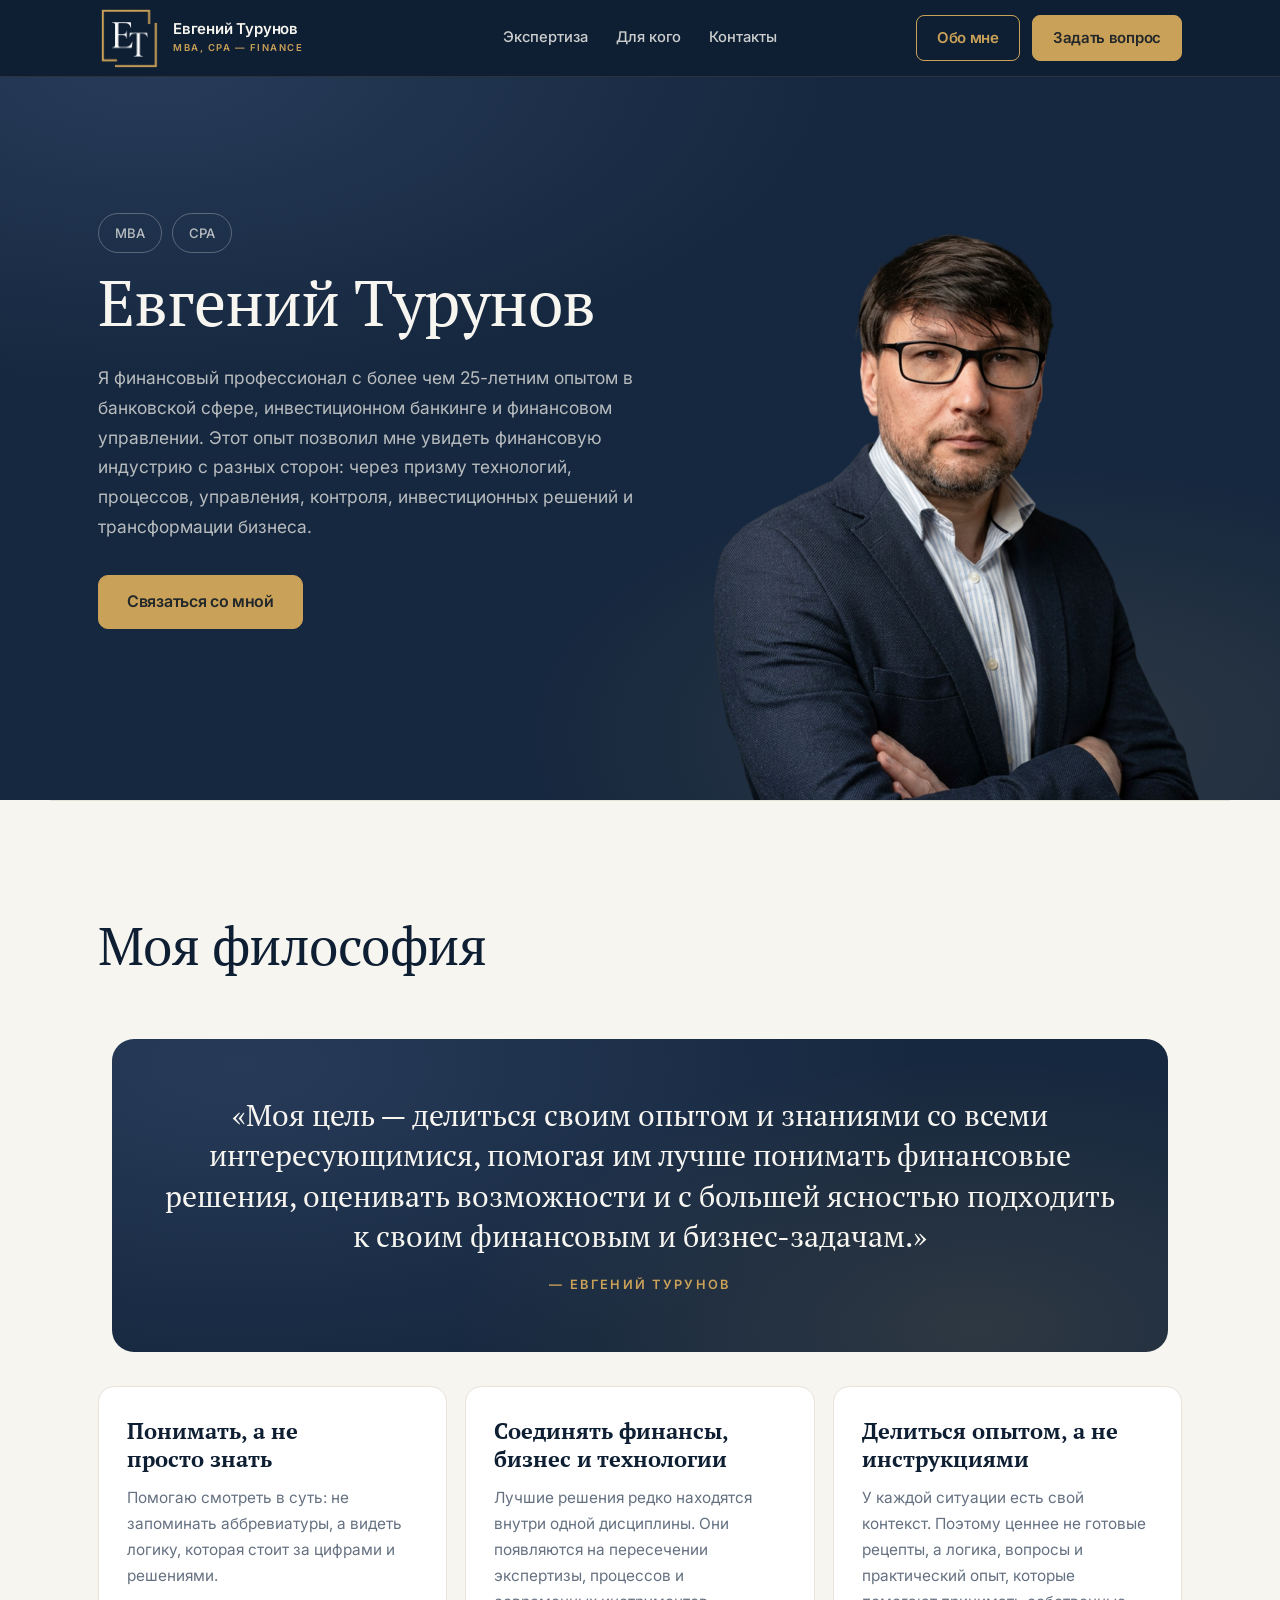
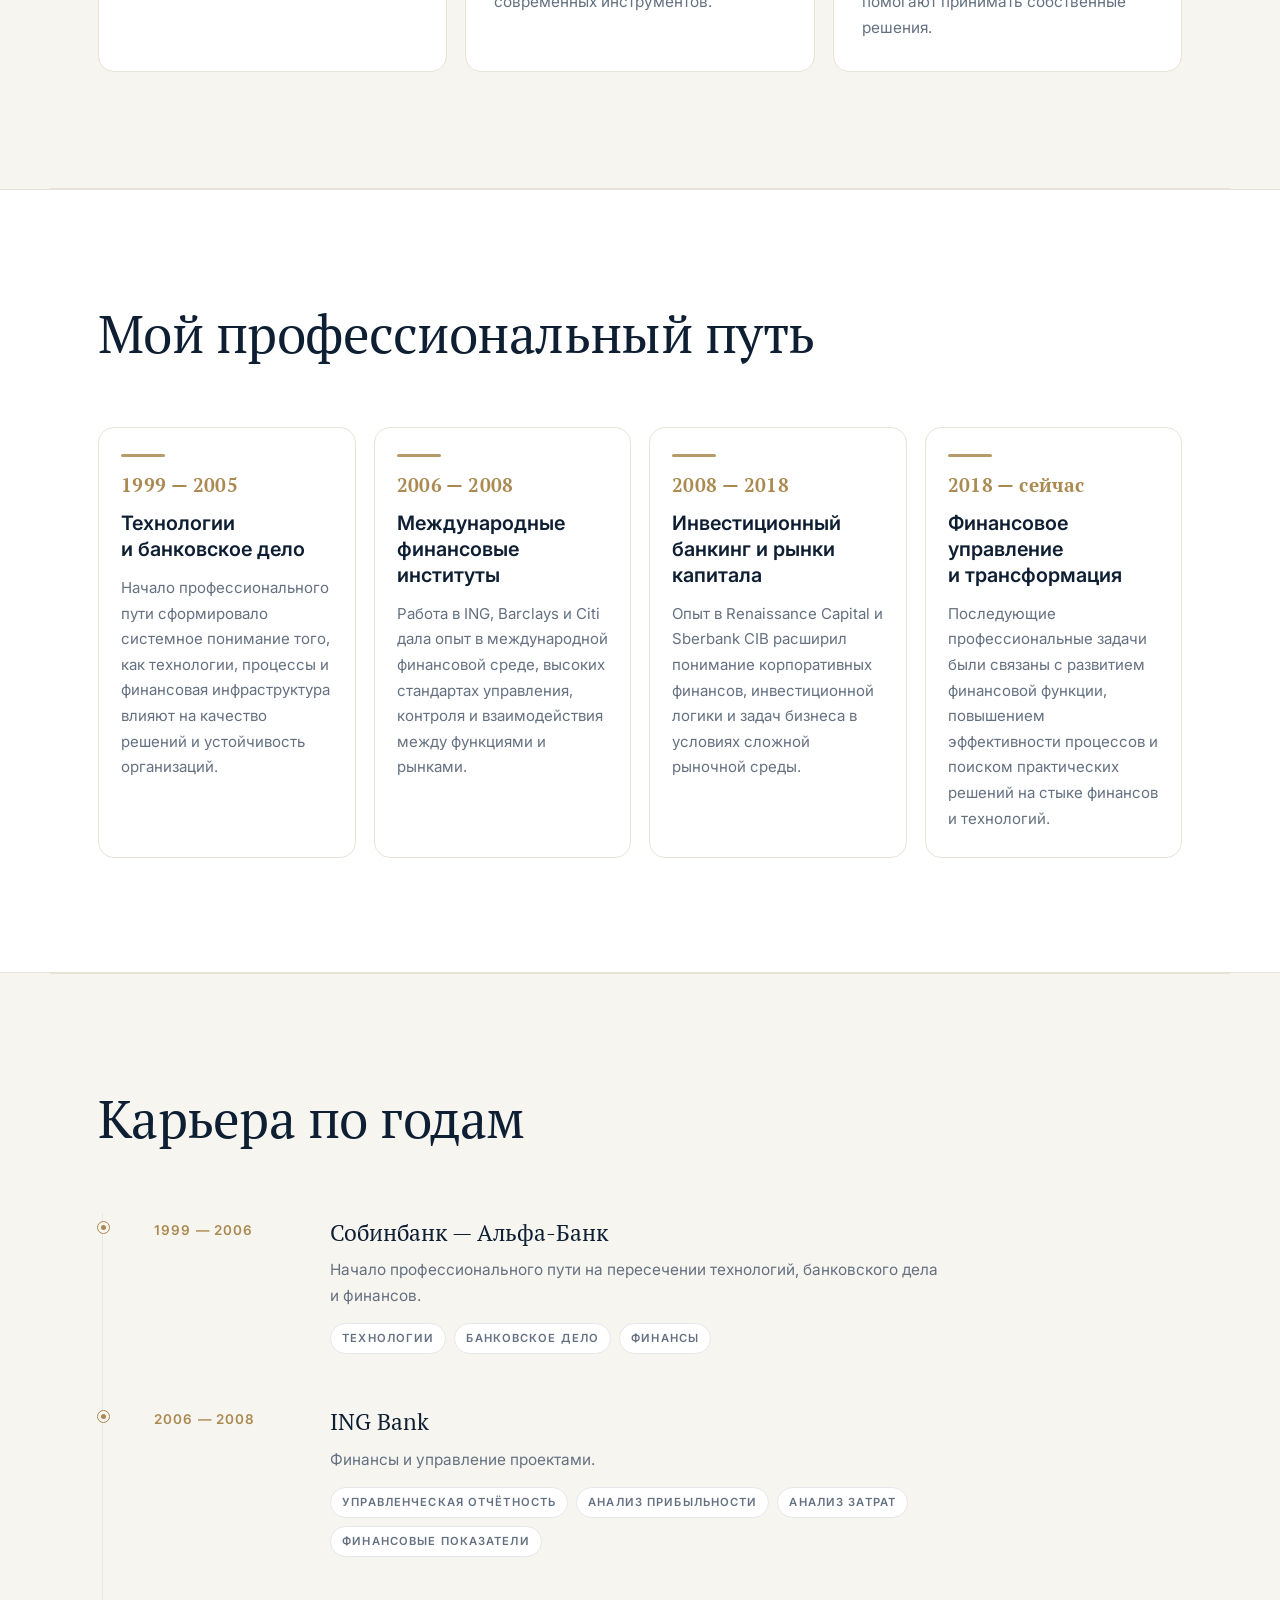
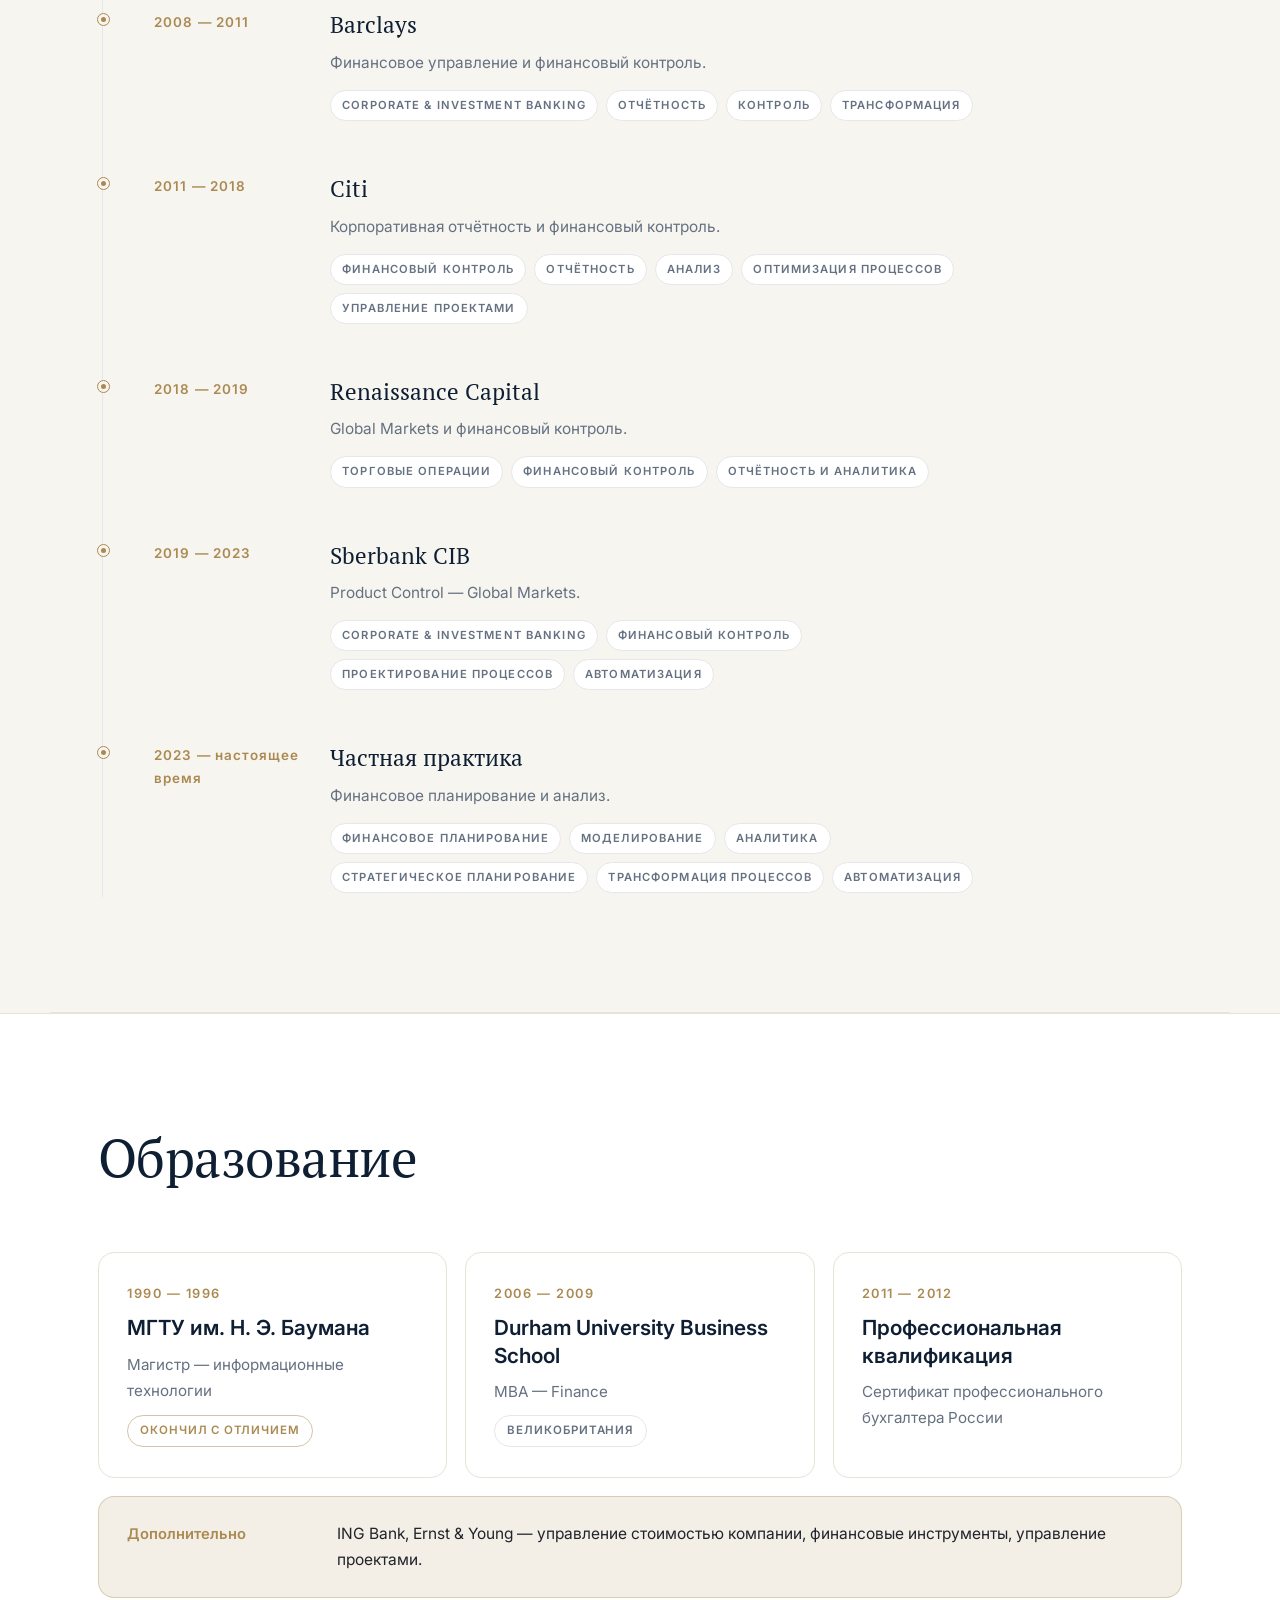
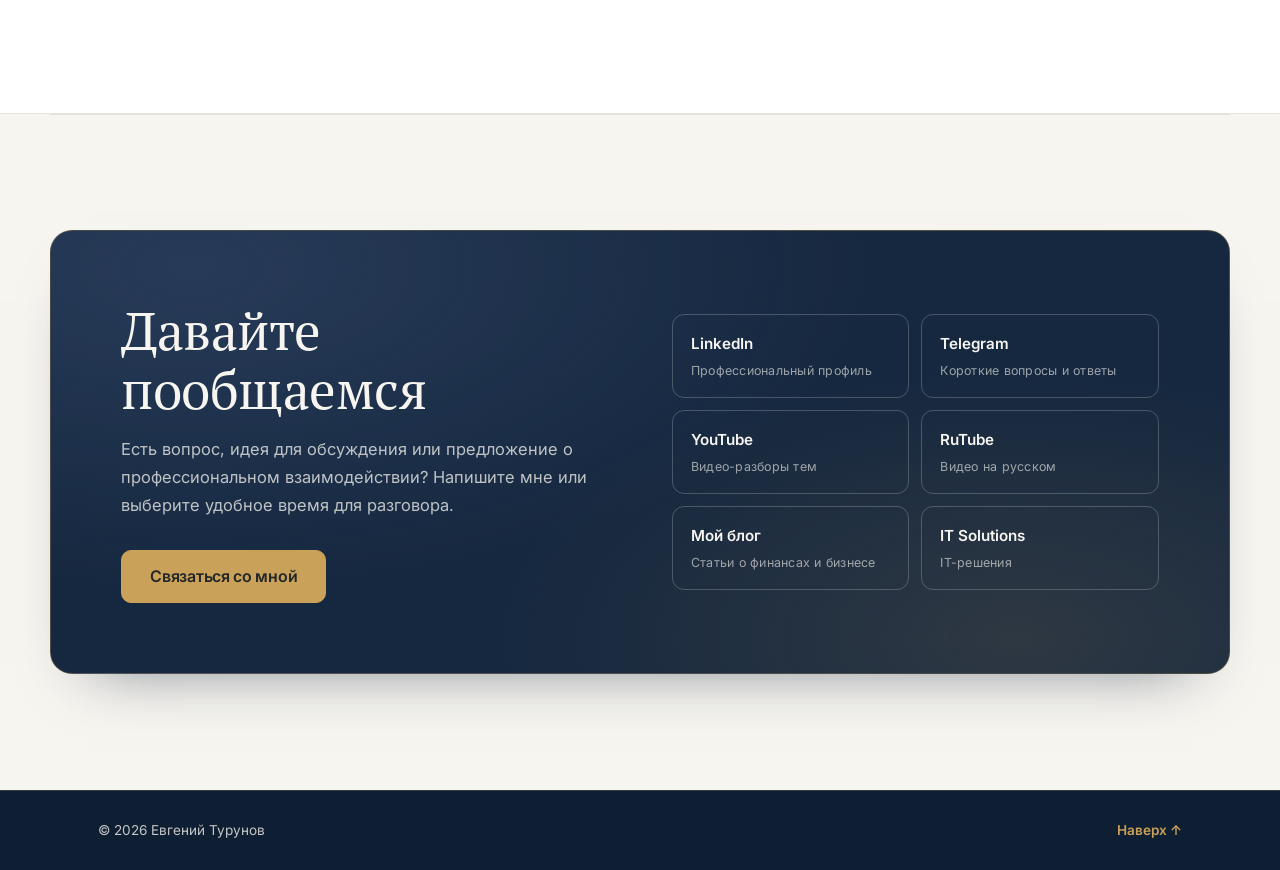
==== about.html @ 915d7f13 "Add files via upload" ====
<!DOCTYPE html>
<html lang="ru">
<head>
  <meta charset="UTF-8">
  <meta name="viewport" content="width=device-width, initial-scale=1.0">
  <title>Обо мне — Евгений Турунов</title>
  <meta name="description" content="Биография, философия, профессиональный путь, карьера и образование Евгения Турунова — финансового профессионала с более чем 25-летним опытом.">
  <script>document.documentElement.className += ' js';</script>
  <link rel="icon" type="image/png" href="assets/logo.png">
  <link rel="preconnect" href="https://fonts.googleapis.com">
  <link rel="preconnect" href="https://fonts.gstatic.com" crossorigin>
  <link href="https://fonts.googleapis.com/css2?family=PT+Serif:wght@400;700&family=Inter:opsz,wght@14..32,100..900&display=swap" rel="stylesheet">
  <link rel="stylesheet" href="css/style.css">
</head>
<body id="top">

  <header class="site-header">
    <div class="container header-inner">
      <a class="header-brand" href="index.html">
        <span class="header-logo"><img src="assets/logo.png" alt="" width="26" height="27"></span>
        <span class="header-brand-text">
          <strong>Евгений Турунов</strong>
          <small>MBA, CPA — FINANCE</small>
        </span>
      </a>
      <nav class="nav header-nav" id="siteNav" aria-label="Основная навигация">
        <a class="nav-link" href="index.html#topics">Экспертиза</a>
        <a class="nav-link" href="index.html#audience">Для кого</a>
        <a class="nav-link" href="#contacts">Контакты</a>
        <div class="header-cta-m">
          <a class="btn-nav btn-sec" href="about.html" aria-current="page">Обо мне</a>
          <a class="btn-nav btn-pri" href="#contacts">Задать вопрос</a>
        </div>
      </nav>
      <div class="header-cta">
        <a class="btn-nav btn-sec" href="about.html" aria-current="page">Обо мне</a>
        <a class="btn-nav btn-pri" href="#contacts">Задать вопрос</a>
      </div>
      <button class="burger" type="button" aria-label="Открыть меню" aria-expanded="false" aria-controls="siteNav">
        <span></span><span></span>
      </button>
    </div>
  </header>

  <main>

    <section class="hero hero-cover" id="hero">
      <div class="container hero-inner">
        <div class="hero-copy">
          <ul class="chips" data-reveal="fade-up">
            <li class="chip">MBA</li>
            <li class="chip">CPA</li>
          </ul>
          <h1 class="hero-title" data-reveal="fade-up" data-delay="1">Евгений Турунов</h1>
          <p class="lead" data-reveal="fade-up" data-delay="2">Я финансовый профессионал с более чем 25-летним опытом в банковской сфере, инвестиционном банкинге и финансовом управлении. Этот опыт позволил мне увидеть финансовую индустрию с разных сторон: через призму технологий, процессов, управления, контроля, инвестиционных решений и трансформации бизнеса.</p>
          <div class="hero-actions" data-reveal="fade-up" data-delay="3">
            <a class="btn-nav btn-pri" href="#contacts">Связаться со мной</a>
          </div>
        </div>
        <img class="hero-cutout" src="assets/hero-cut.png" alt="Евгений Турунов — портрет" width="900" height="1050" data-reveal="soft" data-delay="1">
      </div>
    </section>

    <div class="hairline container" aria-hidden="true"></div>

    <section class="section" id="philosophy">
      <div class="container">
        <header class="section-head">
          <h2 data-reveal="fade-up">Моя философия</h2>
        </header>
        <blockquote class="philosophy-quote" data-reveal="fade-up" data-delay="1">
          <p>«Моя цель — делиться своим опытом и знаниями со всеми интересующимися, помогая им лучше понимать финансовые решения, оценивать возможности и с&nbsp;большей ясностью подходить к&nbsp;своим финансовым и&nbsp;бизнес-задачам.»</p>
          <cite>— Евгений Турунов</cite>
        </blockquote>
        <div class="card-grid card-grid-3">
          <article class="card" data-reveal="fade-up" data-delay="1">
            <h3>Понимать, а&nbsp;не просто&nbsp;знать</h3>
            <p>Помогаю смотреть в суть: не запоминать аббревиатуры, а видеть логику, которая стоит за цифрами и решениями.</p>
          </article>
          <article class="card" data-reveal="fade-up" data-delay="2">
            <h3>Соединять финансы, бизнес и&nbsp;технологии</h3>
            <p>Лучшие решения редко находятся внутри одной дисциплины. Они появляются на пересечении экспертизы, процессов и современных инструментов.</p>
          </article>
          <article class="card" data-reveal="fade-up" data-delay="3">
            <h3>Делиться опытом, а&nbsp;не инструкциями</h3>
            <p>У каждой ситуации есть свой контекст. Поэтому ценнее не готовые рецепты, а логика, вопросы и практический опыт, которые помогают принимать собственные решения.</p>
          </article>
        </div>
      </div>
    </section>

    <div class="hairline container" aria-hidden="true"></div>

    <section class="section section-alt" id="path">
      <div class="container">
        <header class="section-head">
          <h2 data-reveal="fade-up">Мой профессиональный путь</h2>
        </header>
        <div class="path-grid">
          <article class="card path-card" data-reveal="fade-up" data-delay="1">
            <span class="path-years">1999&nbsp;—&nbsp;2005</span>
            <h3>Технологии и&nbsp;банковское дело</h3>
            <p>Начало профессионального пути сформировало системное понимание того, как технологии, процессы и финансовая инфраструктура влияют на качество решений и устойчивость организаций.</p>
          </article>
          <article class="card path-card" data-reveal="fade-up" data-delay="2">
            <span class="path-years">2006&nbsp;—&nbsp;2008</span>
            <h3>Международные финансовые институты</h3>
            <p>Работа в ING, Barclays и Citi дала опыт в международной финансовой среде, высоких стандартах управления, контроля и взаимодействия между функциями и рынками.</p>
          </article>
          <article class="card path-card" data-reveal="fade-up" data-delay="3">
            <span class="path-years">2008&nbsp;—&nbsp;2018</span>
            <h3>Инвестиционный банкинг и&nbsp;рынки капитала</h3>
            <p>Опыт в Renaissance Capital и Sberbank CIB расширил понимание корпоративных финансов, инвестиционной логики и задач бизнеса в условиях сложной рыночной среды.</p>
          </article>
          <article class="card path-card" data-reveal="fade-up" data-delay="4">
            <span class="path-years">2018&nbsp;—&nbsp;сейчас</span>
            <h3>Финансовое управление и&nbsp;трансформация</h3>
            <p>Последующие профессиональные задачи были связаны с развитием финансовой функции, повышением эффективности процессов и поиском практических решений на стыке финансов и технологий.</p>
          </article>
        </div>
      </div>
    </section>

    <div class="hairline container" aria-hidden="true"></div>

    <section class="section" id="career">
      <div class="container">
        <header class="section-head">
          <h2 data-reveal="fade-up">Карьера по годам</h2>
        </header>
        <ol class="career-list">
          <li class="career-item" data-reveal="fade-up" data-delay="1">
            <span class="career-node" aria-hidden="true"><i></i></span>
            <span class="career-years">1999&nbsp;—&nbsp;2006</span>
            <div class="career-body">
              <h3>Собинбанк&nbsp;— Альфа-Банк</h3>
              <p>Начало профессионального пути на пересечении технологий, банковского дела и финансов.</p>
              <ul class="career-tags"><li>Технологии</li><li>Банковское дело</li><li>Финансы</li></ul>
            </div>
          </li>
          <li class="career-item" data-reveal="fade-up" data-delay="2">
            <span class="career-node" aria-hidden="true"><i></i></span>
            <span class="career-years">2006&nbsp;—&nbsp;2008</span>
            <div class="career-body">
              <h3>ING Bank</h3>
              <p>Финансы и управление проектами.</p>
              <ul class="career-tags"><li>Управленческая отчётность</li><li>Анализ прибыльности</li><li>Анализ затрат</li><li>Финансовые показатели</li></ul>
            </div>
          </li>
          <li class="career-item" data-reveal="fade-up" data-delay="2">
            <span class="career-node" aria-hidden="true"><i></i></span>
            <span class="career-years">2008&nbsp;—&nbsp;2011</span>
            <div class="career-body">
              <h3>Barclays</h3>
              <p>Финансовое управление и финансовый контроль.</p>
              <ul class="career-tags"><li>Corporate &amp; Investment Banking</li><li>Отчётность</li><li>Контроль</li><li>Трансформация</li></ul>
            </div>
          </li>
          <li class="career-item" data-reveal="fade-up" data-delay="3">
            <span class="career-node" aria-hidden="true"><i></i></span>
            <span class="career-years">2011&nbsp;—&nbsp;2018</span>
            <div class="career-body">
              <h3>Citi</h3>
              <p>Корпоративная отчётность и финансовый контроль.</p>
              <ul class="career-tags"><li>Финансовый контроль</li><li>Отчётность</li><li>Анализ</li><li>Оптимизация процессов</li><li>Управление проектами</li></ul>
            </div>
          </li>
          <li class="career-item" data-reveal="fade-up" data-delay="3">
            <span class="career-node" aria-hidden="true"><i></i></span>
            <span class="career-years">2018&nbsp;—&nbsp;2019</span>
            <div class="career-body">
              <h3>Renaissance Capital</h3>
              <p>Global Markets и финансовый контроль.</p>
              <ul class="career-tags"><li>Торговые операции</li><li>Финансовый контроль</li><li>Отчётность и аналитика</li></ul>
            </div>
          </li>
          <li class="career-item" data-reveal="fade-up" data-delay="4">
            <span class="career-node" aria-hidden="true"><i></i></span>
            <span class="career-years">2019&nbsp;—&nbsp;2023</span>
            <div class="career-body">
              <h3>Sberbank CIB</h3>
              <p>Product Control — Global Markets.</p>
              <ul class="career-tags"><li>Corporate &amp; Investment Banking</li><li>Финансовый контроль</li><li>Проектирование процессов</li><li>Автоматизация</li></ul>
            </div>
          </li>
          <li class="career-item" data-reveal="fade-up" data-delay="4">
            <span class="career-node" aria-hidden="true"><i></i></span>
            <span class="career-years">2023&nbsp;—&nbsp;настоящее время</span>
            <div class="career-body">
              <h3>Частная практика</h3>
              <p>Финансовое планирование и анализ.</p>
              <ul class="career-tags"><li>Финансовое планирование</li><li>Моделирование</li><li>Аналитика</li><li>Стратегическое планирование</li><li>Трансформация процессов</li><li>Автоматизация</li></ul>
            </div>
          </li>
        </ol>
      </div>
    </section>

    <div class="hairline container" aria-hidden="true"></div>

    <section class="section section-alt" id="education">
      <div class="container">
        <header class="section-head">
          <h2 data-reveal="fade-up">Образование</h2>
        </header>
        <div class="edu-grid">
          <article class="edu-card" data-reveal="fade-up" data-delay="1">
            <span class="edu-years">1990&nbsp;—&nbsp;1996</span>
            <h3>МГТУ им. Н.&nbsp;Э.&nbsp;Баумана</h3>
            <p class="edu-desc">Магистр — информационные технологии</p>
            <span class="edu-badge">Окончил с отличием</span>
          </article>
          <article class="edu-card" data-reveal="fade-up" data-delay="2">
            <span class="edu-years">2006&nbsp;—&nbsp;2009</span>
            <h3>Durham University Business School</h3>
            <p class="edu-desc">MBA — Finance</p>
            <span class="edu-badge edu-plain">Великобритания</span>
          </article>
          <article class="edu-card" data-reveal="fade-up" data-delay="3">
            <span class="edu-years">2011&nbsp;—&nbsp;2012</span>
            <h3>Профессиональная квалификация</h3>
            <p class="edu-desc">Сертификат профессионального бухгалтера России</p>
          </article>
        </div>
        <aside class="edu-extra" data-reveal="fade-up" data-delay="1">
          <span class="edu-extra-label">Дополнительно</span>
          <p>ING Bank, Ernst&nbsp;&amp;&nbsp;Young — управление стоимостью компании, финансовые инструменты, управление проектами.</p>
        </aside>
      </div>
    </section>

    <div class="hairline container" aria-hidden="true"></div>

    <section class="section contact" id="contacts">
      <div class="container contact-shell">
        <div class="contact-copy">
          <h2 data-reveal="fade-up">Давайте пообщаемся</h2>
          <p data-reveal="fade-up" data-delay="1">Есть вопрос, идея для обсуждения или предложение о профессиональном взаимодействии? Напишите мне или выберите удобное время для разговора.</p>
          <div data-reveal="fade-up" data-delay="2">
            <a class="btn-nav btn-pri" href="mailto:hello@example.com">Связаться со мной</a>
          </div>
        </div>
        <ul class="channels" data-reveal="fade-up" data-delay="2">
          <li class="channel-chip"><a href="#" aria-label="LinkedIn"><span>LinkedIn</span><small>Профессиональный профиль</small></a></li>
          <li class="channel-chip"><a href="#" aria-label="Telegram"><span>Telegram</span><small>Короткие вопросы и ответы</small></a></li>
          <li class="channel-chip"><a href="#" aria-label="YouTube"><span>YouTube</span><small>Видео-разборы тем</small></a></li>
          <li class="channel-chip"><a href="#" aria-label="Rutube"><span>RuTube</span><small>Видео на русском</small></a></li>
          <li class="channel-chip"><a href="#" aria-label="Блог"><span>Мой блог</span><small>Статьи о финансах и бизнесе</small></a></li>
          <li class="channel-chip"><a href="#" aria-label="IT Solutions"><span>IT Solutions</span><small>IT-решения</small></a></li>
        </ul>
      </div>
    </section>

  </main>

  <footer class="site-footer">
    <div class="container footer-meta">
      <span>©&nbsp;<span id="year">2026</span>&nbsp;Евгений Турунов</span>
      <button class="to-top" type="button" data-to-top>Наверх&nbsp;↑</button>
    </div>
  </footer>

  <script src="js/main.js" defer></script>
</body>
</html>
---- css/style.css ----
/* ============================================================
   Евгений Турунов — Institutional Premium
   Palette: #0F1F33 · #F7F5F0 · #20242A · #AB8A52 · #657181 · #E5E7EA
    Type: PT Serif (headings) · Inter (body)
   ============================================================ */

:root {
  --navy: #0F1F33;
  --navy-2: #14273D;
  --paper: #F7F5F0;
  --paper-soft: #FCFBF8;
  --ink: #20242A;
  --slate: #657181;
  --gold: #AB8A52;
  --gold-soft: rgba(171, 138, 82, 0.14);
  --gold-2: #957847;
  --gold-b: #CAA158;
  --gold-b-hover: #B38F45;
  --line: #E5E7EA;
  --line-warm: #E7E3D8;
  --white: #FFFFFF;
  --on-dark: #F7F5F0;
  --font-display: "PT Serif", Georgia, "Times New Roman", serif;
  --font-body: "Inter", "Segoe UI", system-ui, -apple-system, sans-serif;
  --shadow-card: 0 18px 40px -28px rgba(15, 31, 51, 0.25);
  --ease-out: cubic-bezier(0.25, 0.46, 0.45, 0.94);
  --ease-out-quart: cubic-bezier(0.165, 0.84, 0.44, 1);
  --header-h: 76px;
}

* { margin: 0; padding: 0; box-sizing: border-box; }

html {
  scroll-behavior: smooth;
  -webkit-text-size-adjust: 100%;
}

body {
  font-family: var(--font-body);
  font-size: 16.5px;
  line-height: 1.7;
  color: var(--ink);
  background: var(--paper);
  -webkit-font-smoothing: antialiased;
  text-rendering: optimizeLegibility;
}

::selection { background: var(--gold); color: var(--white); }

img { display: block; max-width: 100%; height: auto; }
figure { margin: 0; }
h1, h2, h3, h4 { font-family: var(--font-display); font-weight: 500; color: var(--navy); margin: 0; }
p, ul, ol, blockquote { margin: 0; }
ul, ol { padding: 0; list-style: none; }
a { color: inherit; text-decoration: none; transition: color 0.45s var(--ease-out), background-color 0.45s var(--ease-out), border-color 0.45s var(--ease-out), opacity 0.45s var(--ease-out); }
button { font: inherit; border: 0; background: none; cursor: pointer; padding: 0; }

:focus-visible { outline: 2px solid var(--gold); outline-offset: 3px; border-radius: 2px; }

.container { width: 100%; max-width: 1180px; margin-inline: auto; padding-inline: clamp(20px, 4.5vw, 48px); }

/* ---------- Anchor offsets ---------------------------------- */
:where(section[id]) { scroll-margin-top: calc(var(--header-h) + 16px); }

/* ---------- Header ------------------------------------------- */
.site-header {
  position: fixed;
  inset: 0 0 auto 0;
  z-index: 60;
  background: var(--navy);
  border-bottom: 1px solid rgba(171, 138, 82, 0.18);
}

.header-inner {
  min-height: var(--header-h);
  margin-top: 0 !important;
  width: 100%;
  display: grid;
  grid-template-columns: 1fr auto 1fr;
  align-items: center;
  gap: clamp(18px, 3vw, 32px);
}

.header-brand {
  display: inline-flex;
  align-items: center;
  gap: 13px;
  justify-self: start;
  min-width: 0;
}
.header-logo {
  width: 62px;
  height: 62px;
  display: grid;
  place-items: center;
  flex: 0 0 auto;
}
.header-logo img { width: 62px; height: 62px; object-fit: contain; display: block; }
.header-brand-text { display: grid; gap: 2px; }
.header-brand-text strong {
  font-family: var(--font-body);
  font-size: 15px;
  font-weight: 600;
  line-height: 1.25;
  letter-spacing: -0.2px;
  color: var(--paper);
  white-space: nowrap;
}
.header-brand-text small {
  font-family: var(--font-body);
  font-size: 9.5px;
  font-weight: 600;
  letter-spacing: 0.16em;
  text-transform: uppercase;
  color: var(--gold-b);
  white-space: nowrap;
}

.header-nav { justify-self: center; }
.header-cta { justify-self: end; display: flex; align-items: center; gap: 12px; }
.header-cta-m { display: none; }

.nav { display: flex; align-items: center; gap: clamp(14px, 2.4vw, 28px); }

.nav-link {
  position: relative;
  font-size: 0.92rem;
  font-weight: 500;
  color: rgba(247, 245, 240, 0.82);
  padding: 6px 0;
  white-space: nowrap;
}
.nav-link::after {
  content: "";
  position: absolute;
  left: 0; right: 0; bottom: 0;
  height: 1px;
  background: var(--gold);
  transform: scaleX(0);
  transform-origin: left;
  transition: transform 0.4s var(--ease-out);
}
.nav-link:hover { color: var(--paper); }
.nav-link:hover::after, .nav-link.is-current::after { transform: scaleX(1); }
.nav-link.is-current { color: var(--paper); }

/* ---------- Buttons (Primary / Secondary) --------------------- */
.btn-nav {
  display: inline-flex;
  align-items: center;
  justify-content: center;
  padding: 12px 20px;
  border-radius: 8px;
  border: 1px solid var(--gold-b);
  font-family: var(--font-body);
  font-size: 15px;
  font-weight: 600;
  line-height: 1.35;
  letter-spacing: -0.3px;
  white-space: nowrap;
}
.hero .btn-nav, .section .btn-nav { padding: 15px 28px; font-size: 16px; border-radius: 10px; }
.btn-sec { color: #061E35; border-color: #061E35; background: transparent; }
.btn-sec:hover { background: rgba(6, 30, 53, 0.08); }
.site-header .btn-sec { color: var(--gold-b); border-color: var(--gold-b); }
.site-header .btn-sec:hover { background: rgba(202, 161, 88, 0.12); border-color: var(--gold-b); }
.hero-cover .btn-sec { color: var(--gold-b); border-color: var(--gold-b); }
.hero-cover .btn-sec:hover { background: rgba(202, 161, 88, 0.12); border-color: var(--gold-b); }
.btn-pri { color: #22272A; background: var(--gold-b); }
.btn-pri:hover { background: var(--gold-b-hover); border-color: var(--gold-b-hover); }

/* ---------- Hero --------------------------------------------- */
.hero { padding: calc(var(--header-h) + clamp(48px, 8vw, 96px)) 0 clamp(56px, 8vw, 110px); }

.hero-cover {
  position: relative;
  min-height: min(100vh, 800px);
  display: grid;
  align-content: center;
  overflow: hidden;
  color: var(--on-dark);
  background:
    radial-gradient(1100px 520px at 12% 8%, rgba(84, 108, 156, .28), transparent 62%),
    radial-gradient(900px 460px at 82% 92%, rgba(171, 138, 82, .16), transparent 58%),
    linear-gradient(168deg, #16283F 0%, #16283F 52%, #16283F 100%);
}

.hero-inner {
  position: relative;
  display: grid;
  grid-template-columns: 1.05fr 0.95fr;
  gap: clamp(36px, 5vw, 72px);
  align-items: center;
}

/* The man is a transparent-background cut-out lying behind the text,
   anchored to the centered container; his lower half sinks past the
   section edge and is clipped by the cover's overflow: hidden. */
.hero-copy { position: relative; z-index: 1; }
.hero-cutout {
  position: absolute;
  z-index: 0;
  right: clamp(-48px, 0.5vw, 30px);
  bottom: calc(-1 * clamp(120px, 14vw, 220px));
  width: clamp(440px, 42vw, 670px);
  height: auto;
  pointer-events: none;
}

.hero-cover .eyebrow { color: var(--gold-b); }
.hero-cover .hero-title { color: var(--paper); font-size: clamp(2.4rem, 5.5vw, 4rem); }
.hero-cover .lead { color: rgba(247, 245, 240, 0.72); }
.hero-cover .chip {
  border-color: rgba(247, 245, 240, 0.28);
  background: transparent;
  color: rgba(247, 245, 240, 0.72);
}
.hero-cover .chips { margin: 2px 0 clamp(10px, 1.6vw, 15px); }

/* Cover portrait: nothing to frame — the cut-out layer sits header-free. */

.eyebrow {
  font-family: var(--font-body);
  font-size: 0.78rem;
  font-weight: 600;
  letter-spacing: 0.22em;
  text-transform: uppercase;
  color: var(--gold);
  margin: 0 0 22px;
}

.hero-title {
  font-size: clamp(2.6rem, 6.2vw, 4.6rem);
  line-height: 1.08;
  letter-spacing: -0.015em;
  max-width: 15em;
  margin-bottom: 26px;
}

.lead { font-size: 1.09rem; color: var(--slate); max-width: 40em; margin-bottom: 34px; }

.hero-actions { display: flex; flex-wrap: wrap; gap: 14px; margin-bottom: 30px; }

.chips { display: flex; flex-wrap: wrap; gap: 10px; margin-top: 12px; }
.chip {
  font-size: 0.82rem;
  font-weight: 500;
  color: var(--slate);
  padding: 8px 16px;
  border: 1px solid var(--line);
  border-radius: 999px;
  background: var(--white);
}

/* ---------- Section scaffolding ------------------------------ */
.section { padding-block: clamp(64px, 9vw, 118px); }
.section-alt { background: var(--white); box-shadow: inset 0 1px 0 var(--line-warm), inset 0 -1px 0 var(--line-warm); }

.hairline { height: 1px; background: var(--line-warm); }

.section-head { max-width: 58em; margin-bottom: clamp(40px, 5.5vw, 64px); }

.section h2 {
  font-size: clamp(2rem, 4.4vw, 3.3rem);
  line-height: 1.12;
  letter-spacing: -0.01em;
  margin-bottom: 20px;
}
.section-intro { color: var(--slate); font-size: 1.04rem; max-width: 42em; }

/* ---------- Cards -------------------------------------------- */
.card-grid { display: grid; gap: 18px; }
.card-grid-3 { grid-template-columns: repeat(3, 1fr); }
.card-grid-2 { grid-template-columns: repeat(2, 1fr); }

.card {
  position: relative;
  background: var(--white);
  border: 1px solid var(--line-warm);
  border-radius: 16px;
  padding: 30px 28px;
  display: flex;
  flex-direction: column;
  gap: 12px;
}
.card h3 { font-family: var(--font-body); font-weight: 600; font-size: 1.35rem; line-height: 1.3; }
.card p { color: var(--slate); font-size: 0.96rem; }
.card-num {
  font-family: var(--font-display);
  font-size: 1.05rem;
  font-weight: 500;
  color: var(--gold);
}
.card-row h3 { font-family: var(--font-body); font-weight: 600; font-size: 1.45rem; }
.card-row p { margin-top: 2px; }

/* ---------- Experience / photo slot ---------------------------- */
.experience-grid {
  display: grid;
  grid-template-columns: 1.08fr 0.92fr;
  gap: clamp(32px, 5vw, 72px);
  align-items: center;
}
.experience-copy h2 { margin-bottom: 20px; }
.experience-copy .btn-nav { margin-top: 34px; }

.experience-photo {
  position: relative;
  width: 100%;
  max-width: 480px;
  aspect-ratio: 3 / 4;
  justify-self: end;
  overflow: hidden;
  margin: 0;
  border-radius: 18px;
  background: var(--white);
  display: grid;
  place-items: center;
}
.experience-photo img {
  width: 100%;
  height: 100%;
  object-fit: cover;
  display: block;
}
.photo-slot-hint {
  display: grid;
  justify-items: center;
  gap: 14px;
  font-size: 0.72rem;
  font-weight: 600;
  letter-spacing: 0.18em;
  text-transform: uppercase;
  color: var(--slate);
}
.photo-slot-hint img { width: 34px; height: auto; opacity: 0.85; }

/* ---------- Contact ------------------------------------------- */
.contact { padding-bottom: clamp(64px, 9vw, 118px); }

.contact-shell {
  background:
    radial-gradient(1100px 520px at 12% 8%, rgba(84, 108, 156, .28), transparent 62%),
    radial-gradient(900px 460px at 82% 92%, rgba(171, 138, 82, .16), transparent 58%),
    linear-gradient(168deg, #16283F 0%, #16283F 52%, #16283F 100%);
  border-radius: 22px;
  padding: clamp(36px, 5.5vw, 72px);
  display: grid;
  grid-template-columns: 1fr 1fr;
  gap: clamp(28px, 5vw, 64px);
  align-items: center;
  box-shadow: 0 30px 60px -40px rgba(15, 31, 51, 0.6);
  border: 1px solid rgba(171, 138, 82, 0.35);
}
.contact-shell h2 { color: var(--paper); margin-bottom: 16px; }
.contact-shell p { color: rgba(247, 245, 240, 0.75); max-width: 34em; margin-bottom: 30px; }

.channels { display: grid; grid-template-columns: repeat(2, minmax(0, 1fr)); gap: 12px; }

.channel-chip a {
  display: flex;
  flex-direction: column;
  gap: 3px;
  padding: 16px 18px;
  border: 1px solid rgba(247, 245, 240, 0.22);
  border-radius: 12px;
  transition: border-color 0.3s var(--ease-out), background 0.3s var(--ease-out);
}
.channel-chip a:hover { border-color: var(--gold); background: rgba(247, 245, 240, 0.06); }
.channel-chip span { color: var(--paper); font-weight: 600; font-size: 0.95rem; }
.channel-chip small { color: rgba(247, 245, 240, 0.6); font-size: 0.78rem; letter-spacing: 0.02em; }

/* ---------- Philosophy ---------------------------------------- */
.philosophy-quote {
  position: relative;
  max-width: 64em;
  margin: 0 auto clamp(22px, 3vw, 34px);
  padding: clamp(30px, 4.5vw, 56px) clamp(24px, 4vw, 48px);
  text-align: center;
  border-radius: 22px;
  color: var(--on-dark);
  background:
    radial-gradient(1100px 520px at 12% 8%, rgba(84, 108, 156, .28), transparent 62%),
    radial-gradient(900px 460px at 82% 92%, rgba(171, 138, 82, .16), transparent 58%),
    linear-gradient(168deg, #16283F 0%, #16283F 52%, #16283F 100%);
}
.philosophy-quote p {
  font-family: var(--font-display);
  font-size: clamp(1.35rem, 2.6vw, 1.9rem);
  line-height: 1.32;
  color: var(--paper);
  font-weight: 500;
}
.philosophy-quote cite {
  display: block;
  margin-top: 18px;
  font-style: normal;
  font-size: 0.8rem;
  letter-spacing: 0.18em;
  text-transform: uppercase;
  color: var(--gold-b);
  font-weight: 600;
}
/* The three "quote cards" under the blockquote read as quotes too:
   their titles join the display font (PT Serif). */
#philosophy .card h3 {
  font-family: var(--font-display);
}

/* ---------- Path (professional stages) -------------------------- */
.path-grid { display: grid; grid-template-columns: repeat(4, 1fr); gap: 18px; }
.path-card { position: relative; padding: 26px 22px; }
.path-card::before {
  content: "";
  width: 44px; height: 3px;
  border-radius: 2px;
  background: var(--gold);
  opacity: 0.85;
  flex: 0 0 auto;
}
.path-years { font-family: var(--font-display); font-weight: 600; font-size: 1.2rem; color: var(--gold); letter-spacing: 0.02em; }
.path-card h3 { font-family: var(--font-body); font-weight: 600; font-size: 1.24rem; line-height: 1.3; margin-top: -2px; }
.path-card p { color: var(--slate); font-size: 0.94rem; }

/* ---------- Career --------------------------------------------- */
.career-list { max-width: 920px; border-left: 1px solid var(--line); padding-left: clamp(30px, 4vw, 56px); position: relative; margin-left: 4px; }
.career-item { position: relative; display: grid; grid-template-columns: 150px 1fr; gap: 10px 26px; padding-bottom: clamp(34px, 4vw, 48px); }
.career-item:last-child { padding-bottom: 4px; }
.career-node {
  position: absolute;
  left: calc(-1 * clamp(30px, 4vw, 56px) - 6px);
  top: 8px;
  width: 13px; height: 13px;
  border-radius: 50%;
  background: var(--paper);
  border: 1.5px solid var(--gold);
  display: grid;
  place-items: center;
}
.career-node i { width: 5px; height: 5px; border-radius: 50%; background: var(--gold); display: block; }
.career-years { font-size: 0.84rem; font-weight: 600; letter-spacing: 0.08em; color: var(--gold); padding-top: 6px; }
.career-body h3 { font-size: 1.42rem; margin-bottom: 6px; }
.career-body p { color: var(--slate); font-size: 0.96rem; margin-bottom: 14px; max-width: 40em; }
.career-tags { display: flex; flex-wrap: wrap; gap: 8px; }
.career-tags li {
  font-size: 0.7rem;
  font-weight: 600;
  letter-spacing: 0.1em;
  text-transform: uppercase;
  color: var(--slate);
  border: 1px solid var(--line);
  border-radius: 999px;
  padding: 5px 11px;
  background: var(--white);
  transition: border-color 0.3s ease, color 0.3s ease;
}
.career-tags li:hover { border-color: var(--gold); color: var(--navy); }

/* ---------- Education ------------------------------------------- */
.edu-grid { display: grid; grid-template-columns: repeat(3, 1fr); gap: 18px; }
.edu-card {
  background: var(--white);
  border: 1px solid var(--line-warm);
  border-radius: 16px;
  padding: 30px 28px;
  display: flex;
  flex-direction: column;
  gap: 10px;
}
.edu-years { font-size: 0.8rem; font-weight: 600; letter-spacing: 0.12em; color: var(--gold); }
.edu-card h3 { font-family: var(--font-body); font-weight: 600; font-size: 1.3rem; line-height: 1.32; }
.edu-desc { color: var(--slate); font-size: 0.95rem; }
.edu-badge {
  margin-top: auto;
  align-self: flex-start;
  font-size: 0.72rem;
  font-weight: 600;
  letter-spacing: 0.08em;
  text-transform: uppercase;
  color: var(--gold);
  border: 1px solid rgba(171, 138, 82, 0.5);
  border-radius: 999px;
  padding: 5px 12px;
}
.edu-plain { color: var(--slate); border-color: var(--line); }

.edu-extra {
  margin-top: 18px;
  display: grid;
  grid-template-columns: 190px 1fr;
  gap: 20px;
  align-items: baseline;
  background: var(--gold-soft);
  border: 1px solid rgba(171, 138, 82, 0.35);
  border-radius: 16px;
  padding: 24px 28px;
}
.edu-extra-label { font-family: var(--font-body); font-size: 0.92rem; font-weight: 600; letter-spacing: 0; text-transform: none; color: var(--gold); }
.edu-extra p { color: var(--ink); font-size: 0.97rem; }

/* ---------- Footer ---------------------------------------------- */
.site-footer { background: var(--navy); color: rgba(247, 245, 240, 0.78); border-top: 1px solid rgba(202, 161, 88, 0.22); }
.footer-meta {
  padding-block: 28px;
  display: flex;
  align-items: center;
  justify-content: space-between;
  gap: 22px;
  font-size: 0.85rem;
}
.to-top {
  color: var(--gold-b);
  font-weight: 600;
  display: inline-block;
  transition: color 0.45s var(--ease-out);
  cursor: pointer;
}
.to-top:hover { color: var(--paper); }

/* ---------- Burger / mobile nav ---------------------------------- */
.burger { display: none; width: 44px; height: 44px; border-radius: 10px; position: relative; }
.burger span {
  position: absolute;
  left: 11px; right: 11px;
  height: 2px;
  background: var(--paper);
  border-radius: 2px;
  transition: transform 0.35s var(--ease-out), top 0.35s var(--ease-out);
}
.burger span:nth-child(1) { top: 17px; }
.burger span:nth-child(2) { top: 25px; }
html.nav-open .burger span:nth-child(1) { top: 21px; transform: rotate(45deg); }
html.nav-open .burger span:nth-child(2) { top: 21px; transform: rotate(-45deg); }

/* ============================================================
   ANIMATIONS
   ============================================================ */

/* Madison-style reveal: single motion language — slide up 100px + fade,
   1s easeOutQuart, fires the moment the element enters the viewport.
   Every element carries a base 200ms delay; data-delay steps add ~100ms. */
html.js [data-reveal] {
  opacity: 0;
  transform: translate3d(0, 100px, 0);
  transition: opacity 1s var(--ease-out-quart) var(--rd, 0.2s), transform 1s var(--ease-out-quart) var(--rd, 0.2s);
}
html.js [data-reveal="fade"] { transform: none; }
html.js [data-reveal].is-visible { opacity: 1; transform: none; }

/* Page-load reveal: keyframes instead of class toggling, so the
   hidden start state is guaranteed regardless of JS timing. */
html.js [data-reveal-now] {
  animation: load-reveal 1s var(--ease-out-quart) var(--rd, 0.2s) both;
  transition: none;
}
html.js [data-reveal-now="fade"] { animation-name: load-reveal-fade; }
@keyframes load-reveal {
  from { opacity: 0; transform: translate3d(0, 100px, 0); }
  to { opacity: 1; transform: none; }
}
@keyframes load-reveal-fade {
  from { opacity: 0; }
  to { opacity: 1; }
}

[data-delay="1"] { --rd: 0.3s; }
[data-delay="2"] { --rd: 0.4s; }
[data-delay="3"] { --rd: 0.5s; }
[data-delay="4"] { --rd: 0.6s; }

@media (prefers-reduced-motion: reduce) {
  html { scroll-behavior: auto; }
  html.js:not(.m-force) [data-reveal] { opacity: 1 !important; transform: none !important; transition: none !important; animation: none !important; }
  html.js:not(.m-force) .btn-nav, .card, .edu-card, .channel-chip a, .chip, .portrait-frame, a { transition: none !important; }
  * { animation-duration: 0.01ms !important; animation-iteration-count: 1 !important; }
}
html.m-force * { animation-duration: unset !important; animation-iteration-count: unset !important; }

/* ============================================================
   RESPONSIVE
   ============================================================ */

@media (max-width: 1080px) {
  .card-grid-3 { grid-template-columns: repeat(2, 1fr); }
  .path-grid { grid-template-columns: repeat(2, 1fr); }
  .experience-grid { grid-template-columns: 1fr; }
  .experience-photo { max-width: 420px; justify-self: start; }
  .edu-grid { grid-template-columns: repeat(2, 1fr); }
}

@media (max-width: 920px) {
  .header-inner { grid-template-columns: 1fr auto; }
  .burger { justify-self: end; }
  .site-header .header-cta { display: none; }
  .site-header .header-nav {
    position: fixed;
    top: var(--header-h);
    bottom: 0;
    left: 0;
    right: 0;
    width: 100%;
    max-width: none;
    margin: 0;
    z-index: 55;
    flex-direction: column;
    align-items: center;
    text-align: center;
    gap: 4px;
    background: var(--navy);
    padding: 18px clamp(20px, 6vw, 48px) 30px;
    border-bottom: none;
    overflow-y: auto;
    opacity: 0;
    transform: translateY(-12px);
    pointer-events: none;
    transition: opacity 0.4s var(--ease-out), transform 0.4s var(--ease-out);
  }
  .site-header .header-nav .nav-link { font-size: 1.02rem; padding: 10px 0; width: 100%; text-align: center; }
  html.nav-open .site-header .header-nav { opacity: 1; transform: none; pointer-events: auto; }
  html.nav-open body { overflow: hidden; }
  .burger { display: block; }
  .philosophy-quote { text-align: left; }
  .contact-shell { grid-template-columns: 1fr; }
  .hero-inner { grid-template-columns: 1fr; gap: 40px; }
  .hero-cutout { width: clamp(300px, 48vw, 460px); bottom: -140px; right: -4%; }
  .hero .btn-nav, .section .btn-nav { display: flex; width: 100%; }
  .hero-actions { flex-direction: column; }
  .header-cta-m { display: flex; flex-direction: column; align-items: stretch; width: 100%; gap: 12px; margin-top: 18px; }
  .career-item { grid-template-columns: 26px 1fr; grid-template-rows: auto auto; }
  .career-years { grid-column: 2; padding-top: 0; }
  .career-body { grid-column: 2; }
}

@media (max-width: 680px) {
  .card-grid-3, .card-grid-2, .channels, .edu-grid { grid-template-columns: 1fr; }
  .hero { padding-top: calc(var(--header-h) + 34px); }
  .hero-title { font-size: clamp(2.2rem, 9.4vw, 3rem); }
  .hero-cover .hero-title { font-size: clamp(2.3rem, 9vw, 3rem); }
  .hero-cover .hero-inner { position: static; }
  .hero-cover .hero-copy { align-self: start; padding-bottom: calc(clamp(280px, 86vw, 520px) * 1.1233 - 26px); }
  .hero-cutout { left: 0; right: 0; margin: 0 auto; bottom: 0; width: clamp(280px, 86vw, 520px); }
  .experience-photo { max-width: none; width: 100%; aspect-ratio: 1 / 1; }
  .edu-extra { grid-template-columns: 1fr; gap: 8px; }
  .path-grid { grid-template-columns: 1fr; }
  .footer-meta { flex-direction: column; justify-content: center; gap: 10px; }
  .header-brand { gap: 11px; }
  .header-brand-text strong { font-size: 13.5px; }
  .header-brand-text small { font-size: 8.5px; letter-spacing: 0.12em; }
}
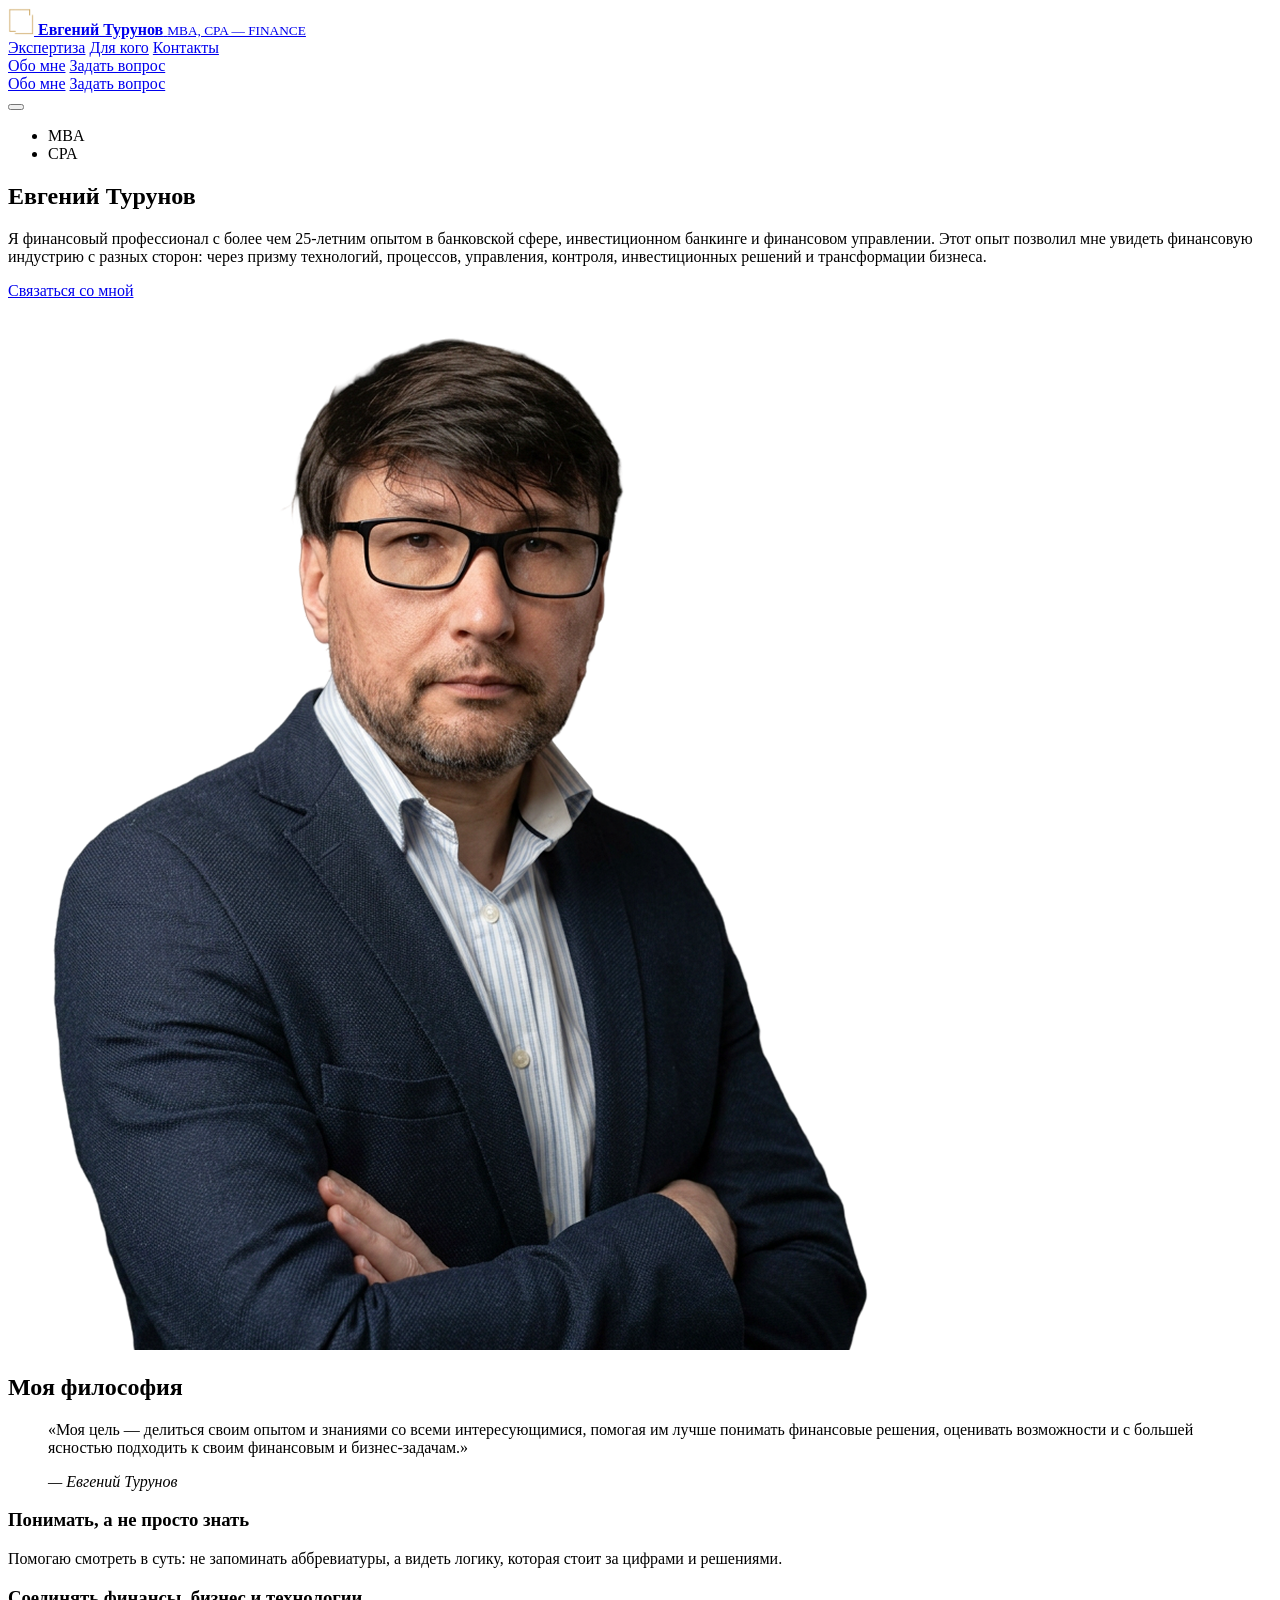
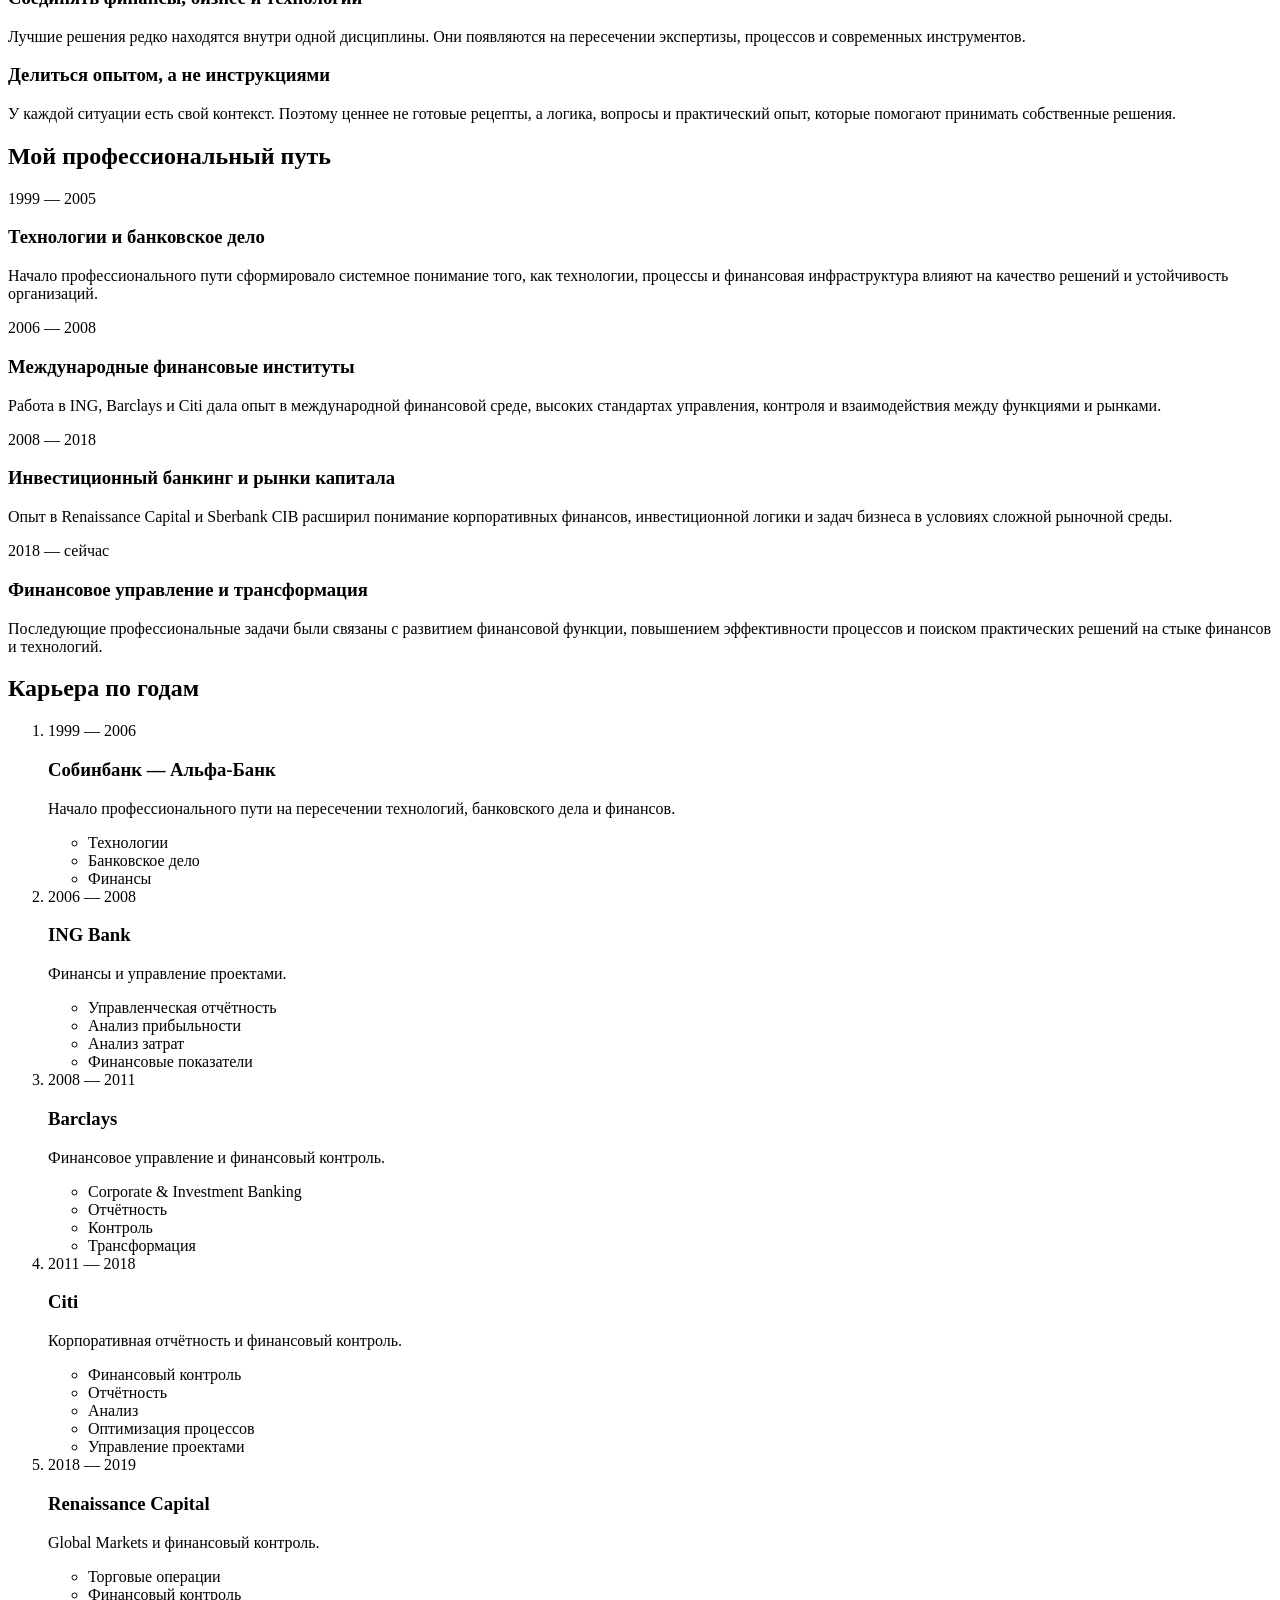
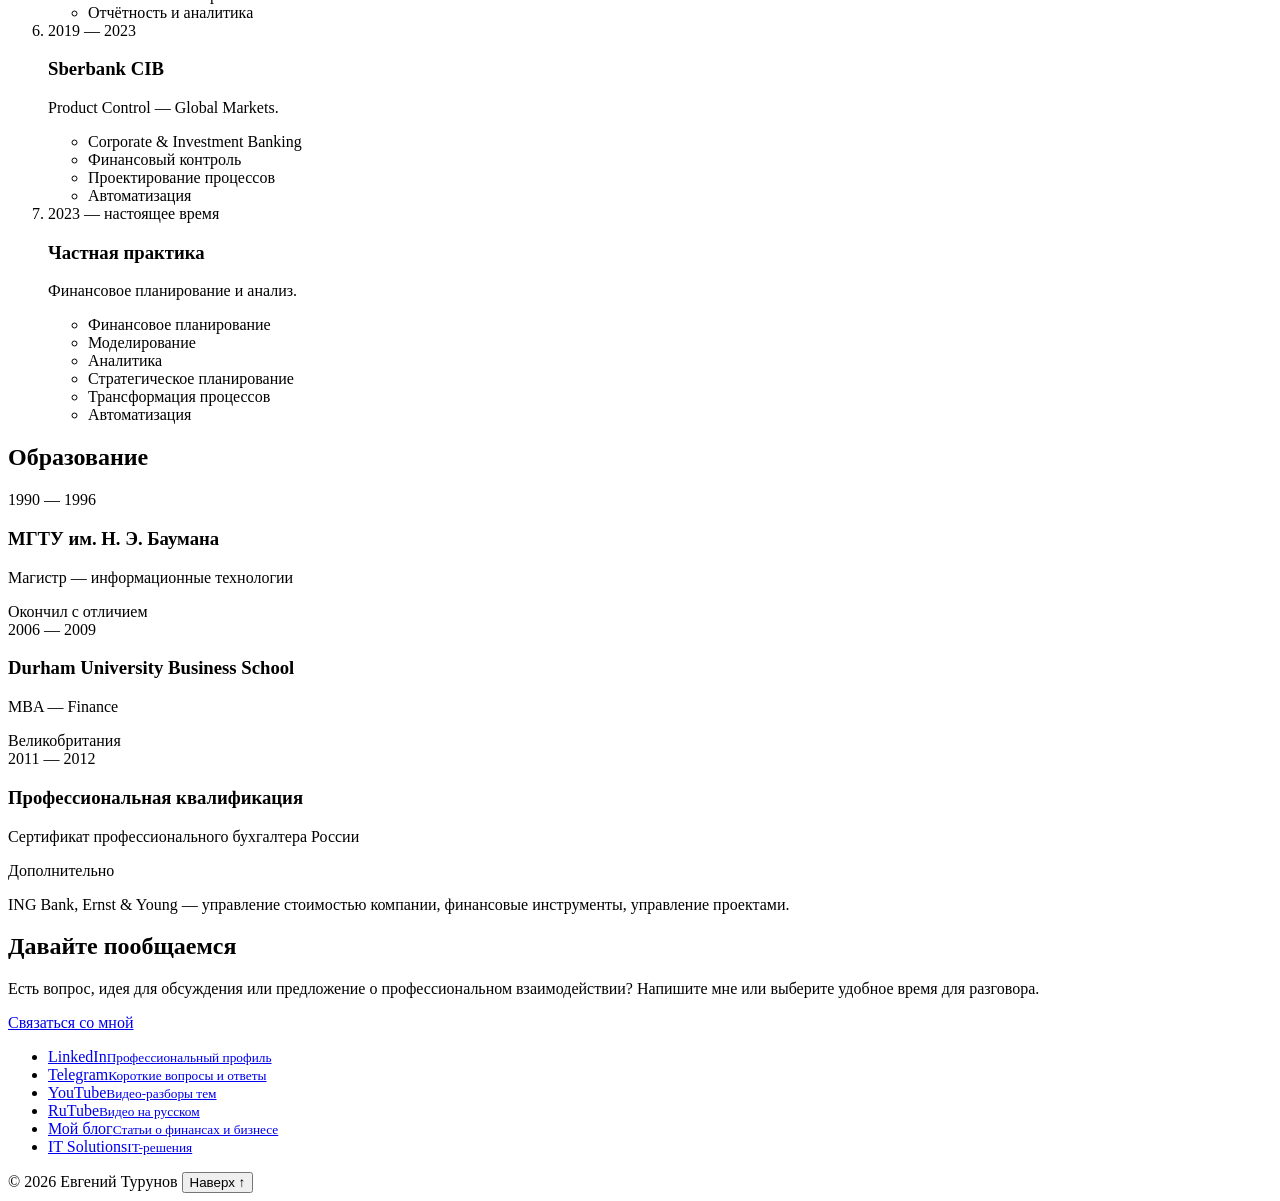
==== commit 3c623ad1: "Update about.html" ====
--- a/about.html
+++ b/about.html
@@ -6,11 +6,11 @@
   <title>Обо мне — Евгений Турунов</title>
   <meta name="description" content="Биография, философия, профессиональный путь, карьера и образование Евгения Турунова — финансового профессионала с более чем 25-летним опытом.">
   <script>document.documentElement.className += ' js';</script>
-  <link rel="icon" type="image/png" href="assets/logo.png">
+  <link rel="icon" type="image/png" href="*/assets/logo.png">
   <link rel="preconnect" href="https://fonts.googleapis.com">
   <link rel="preconnect" href="https://fonts.gstatic.com" crossorigin>
   <link href="https://fonts.googleapis.com/css2?family=PT+Serif:wght@400;700&family=Inter:opsz,wght@14..32,100..900&display=swap" rel="stylesheet">
-  <link rel="stylesheet" href="css/style.css">
+  <link rel="stylesheet" href="*/css/style.css">
 </head>
 <body id="top">
 
@@ -260,6 +260,6 @@
     </div>
   </footer>
 
-  <script src="js/main.js" defer></script>
+  <script src="*/js/main.js" defer></script>
 </body>
 </html>
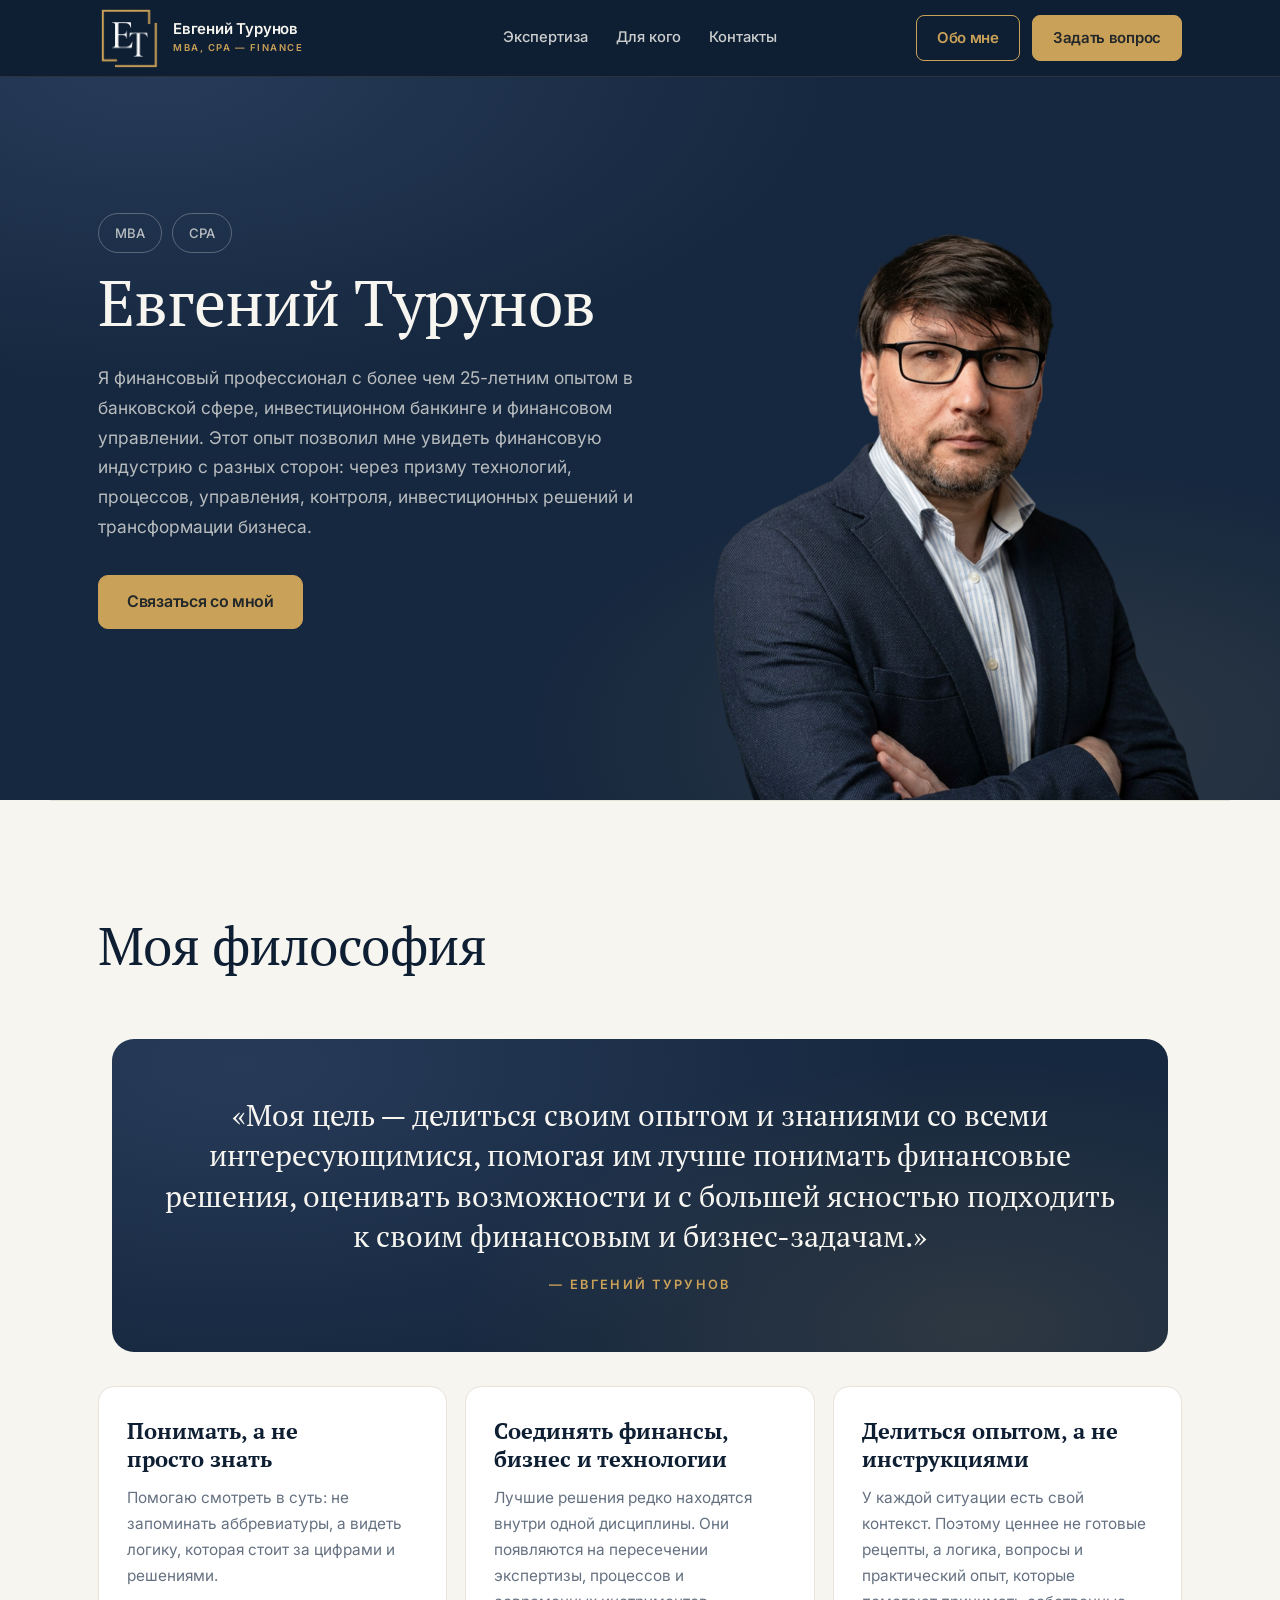
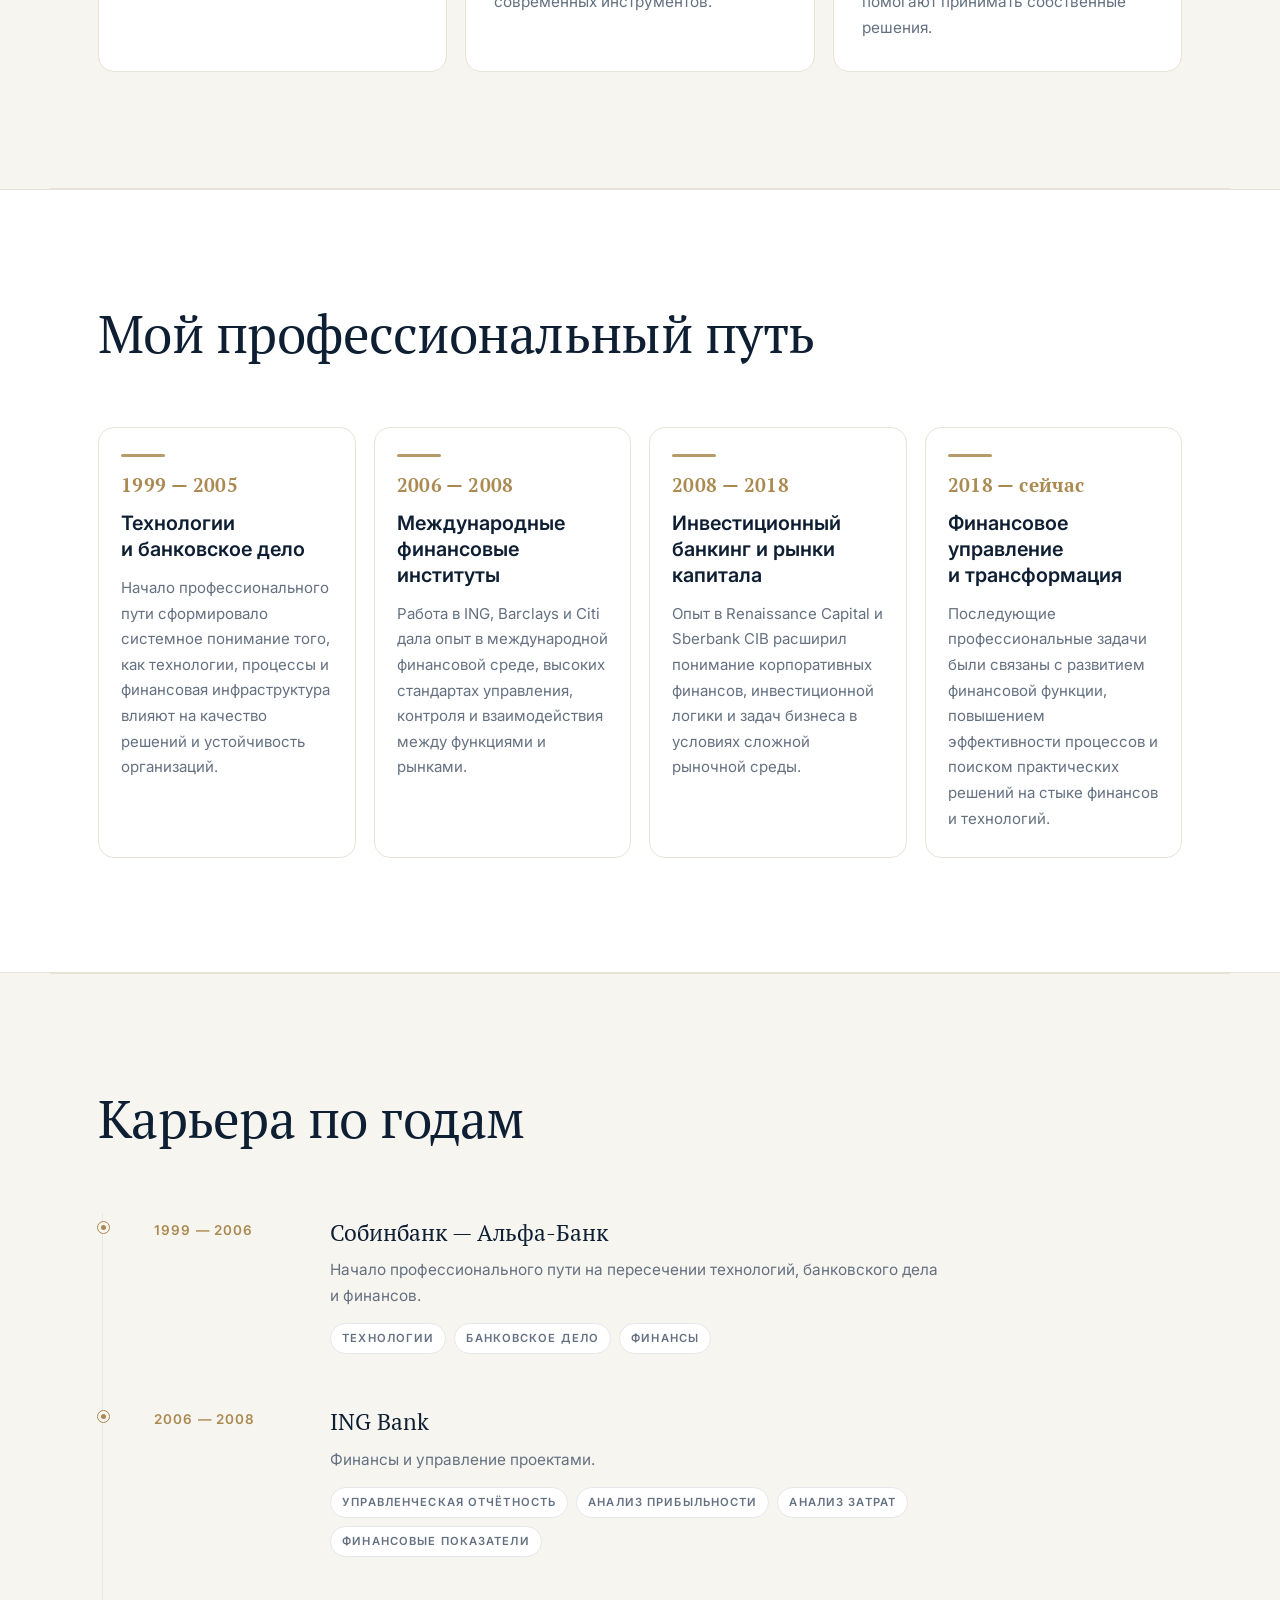
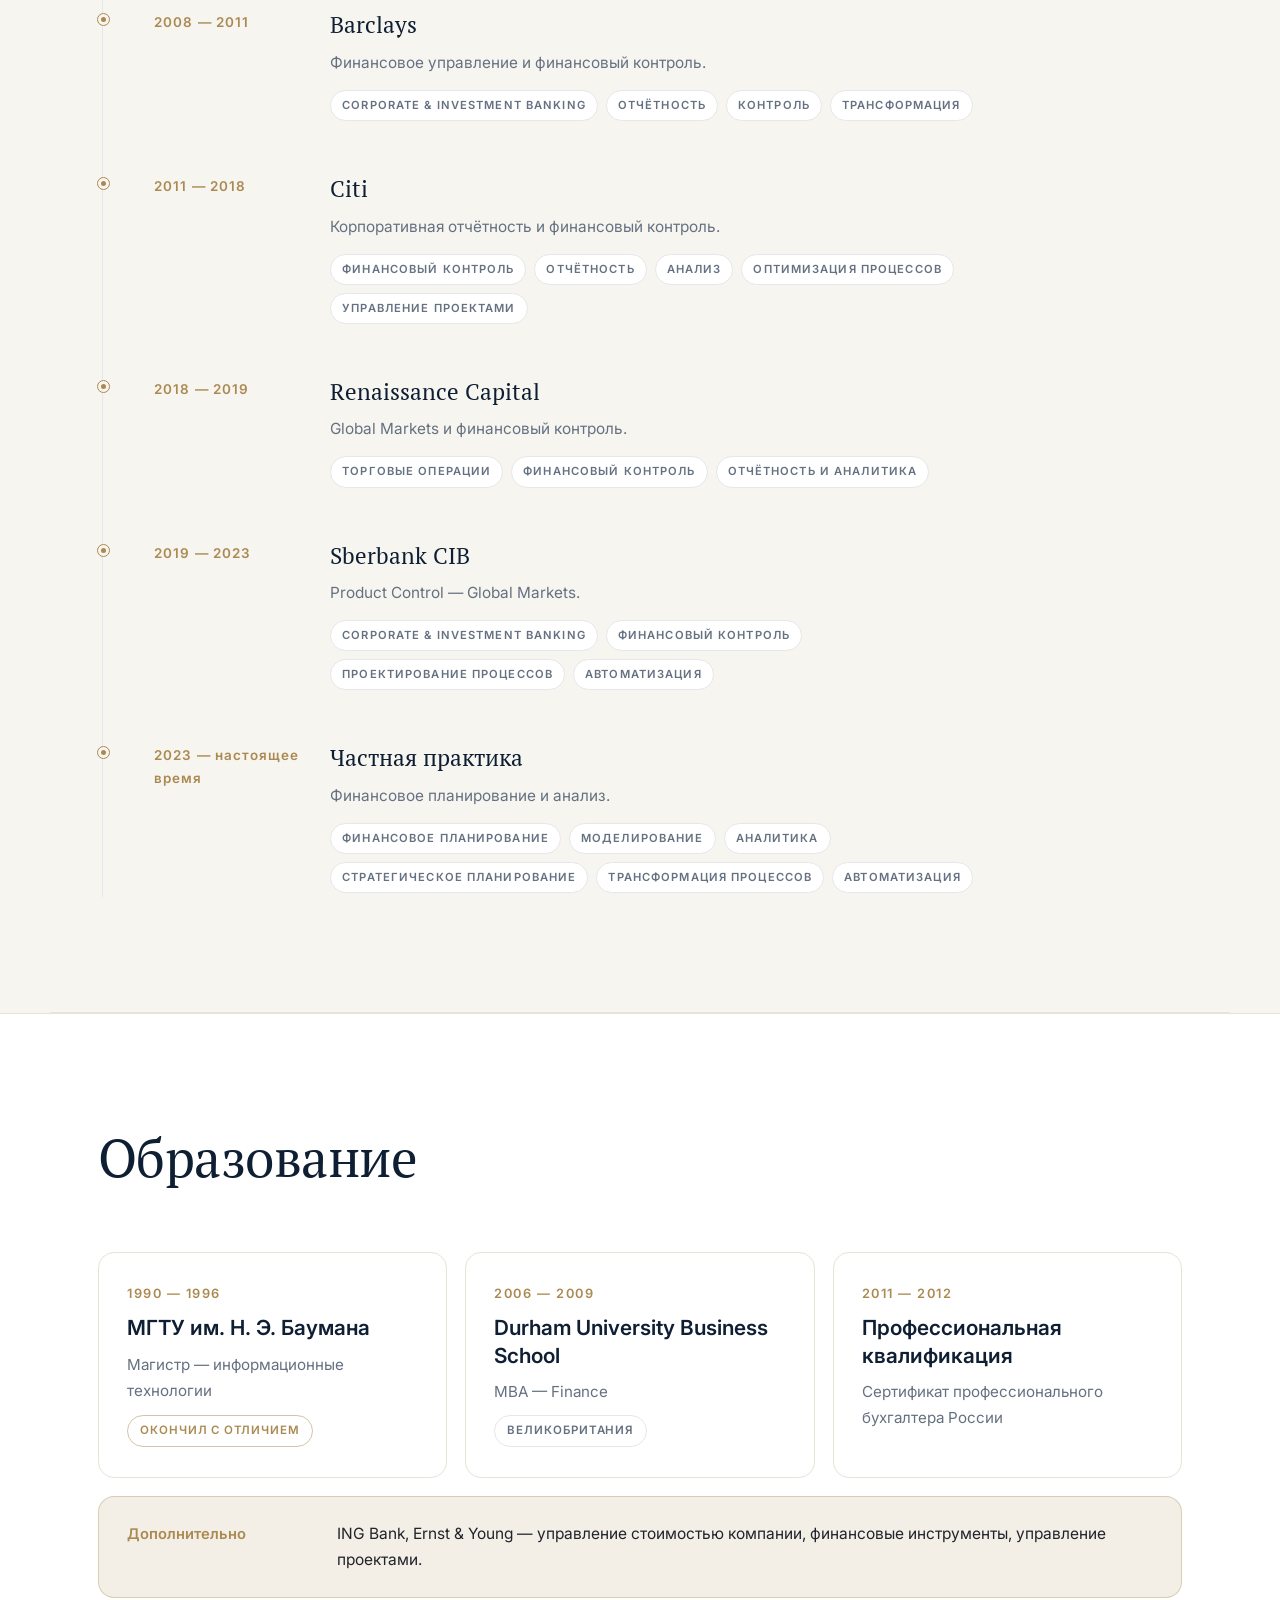
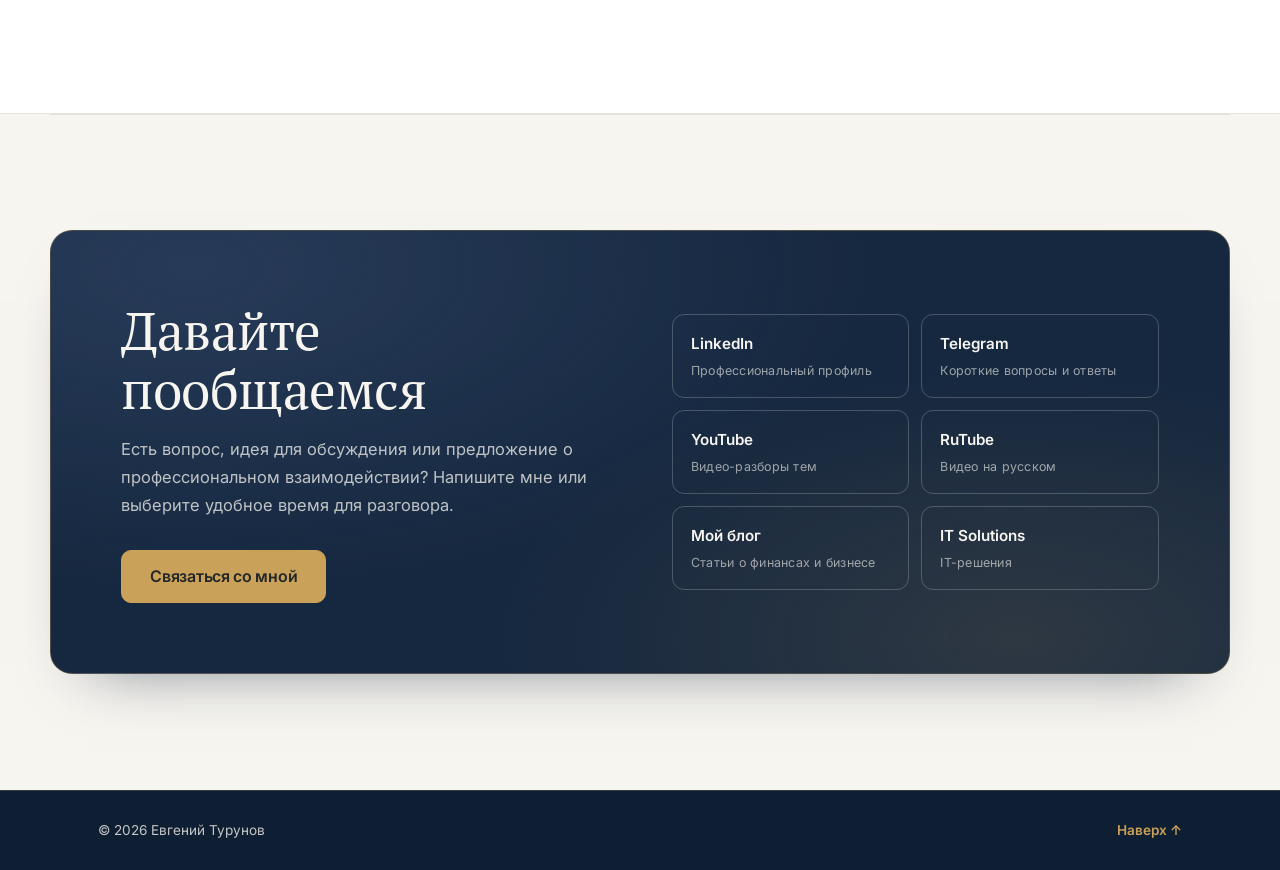
==== commit d09f1250: "Update about.html" ====
--- a/about.html
+++ b/about.html
@@ -6,11 +6,11 @@
   <title>Обо мне — Евгений Турунов</title>
   <meta name="description" content="Биография, философия, профессиональный путь, карьера и образование Евгения Турунова — финансового профессионала с более чем 25-летним опытом.">
   <script>document.documentElement.className += ' js';</script>
-  <link rel="icon" type="image/png" href="*/assets/logo.png">
+  <link rel="icon" type="image/png" href="../assets/logo.png">
   <link rel="preconnect" href="https://fonts.googleapis.com">
   <link rel="preconnect" href="https://fonts.gstatic.com" crossorigin>
   <link href="https://fonts.googleapis.com/css2?family=PT+Serif:wght@400;700&family=Inter:opsz,wght@14..32,100..900&display=swap" rel="stylesheet">
-  <link rel="stylesheet" href="*/css/style.css">
+  <link rel="stylesheet" href="../css/style.css">
 </head>
 <body id="top">
 
@@ -260,6 +260,6 @@
     </div>
   </footer>
 
-  <script src="*/js/main.js" defer></script>
+  <script src="../js/main.js" defer></script>
 </body>
 </html>
--- a/css/style.css
+++ b/css/style.css
@@ -0,0 +1,649 @@
+/* ============================================================
+   Евгений Турунов — Institutional Premium
+   Palette: #0F1F33 · #F7F5F0 · #20242A · #AB8A52 · #657181 · #E5E7EA
+    Type: PT Serif (headings) · Inter (body)
+   ============================================================ */
+
+:root {
+  --navy: #0F1F33;
+  --navy-2: #14273D;
+  --paper: #F7F5F0;
+  --paper-soft: #FCFBF8;
+  --ink: #20242A;
+  --slate: #657181;
+  --gold: #AB8A52;
+  --gold-soft: rgba(171, 138, 82, 0.14);
+  --gold-2: #957847;
+  --gold-b: #CAA158;
+  --gold-b-hover: #B38F45;
+  --line: #E5E7EA;
+  --line-warm: #E7E3D8;
+  --white: #FFFFFF;
+  --on-dark: #F7F5F0;
+  --font-display: "PT Serif", Georgia, "Times New Roman", serif;
+  --font-body: "Inter", "Segoe UI", system-ui, -apple-system, sans-serif;
+  --shadow-card: 0 18px 40px -28px rgba(15, 31, 51, 0.25);
+  --ease-out: cubic-bezier(0.25, 0.46, 0.45, 0.94);
+  --ease-out-quart: cubic-bezier(0.165, 0.84, 0.44, 1);
+  --header-h: 76px;
+}
+
+* { margin: 0; padding: 0; box-sizing: border-box; }
+
+html {
+  scroll-behavior: smooth;
+  -webkit-text-size-adjust: 100%;
+}
+
+body {
+  font-family: var(--font-body);
+  font-size: 16.5px;
+  line-height: 1.7;
+  color: var(--ink);
+  background: var(--paper);
+  -webkit-font-smoothing: antialiased;
+  text-rendering: optimizeLegibility;
+}
+
+::selection { background: var(--gold); color: var(--white); }
+
+img { display: block; max-width: 100%; height: auto; }
+figure { margin: 0; }
+h1, h2, h3, h4 { font-family: var(--font-display); font-weight: 500; color: var(--navy); margin: 0; }
+p, ul, ol, blockquote { margin: 0; }
+ul, ol { padding: 0; list-style: none; }
+a { color: inherit; text-decoration: none; transition: color 0.45s var(--ease-out), background-color 0.45s var(--ease-out), border-color 0.45s var(--ease-out), opacity 0.45s var(--ease-out); }
+button { font: inherit; border: 0; background: none; cursor: pointer; padding: 0; }
+
+:focus-visible { outline: 2px solid var(--gold); outline-offset: 3px; border-radius: 2px; }
+
+.container { width: 100%; max-width: 1180px; margin-inline: auto; padding-inline: clamp(20px, 4.5vw, 48px); }
+
+/* ---------- Anchor offsets ---------------------------------- */
+:where(section[id]) { scroll-margin-top: calc(var(--header-h) + 16px); }
+
+/* ---------- Header ------------------------------------------- */
+.site-header {
+  position: fixed;
+  inset: 0 0 auto 0;
+  z-index: 60;
+  background: var(--navy);
+  border-bottom: 1px solid rgba(171, 138, 82, 0.18);
+}
+
+.header-inner {
+  min-height: var(--header-h);
+  margin-top: 0 !important;
+  width: 100%;
+  display: grid;
+  grid-template-columns: 1fr auto 1fr;
+  align-items: center;
+  gap: clamp(18px, 3vw, 32px);
+}
+
+.header-brand {
+  display: inline-flex;
+  align-items: center;
+  gap: 13px;
+  justify-self: start;
+  min-width: 0;
+}
+.header-logo {
+  width: 62px;
+  height: 62px;
+  display: grid;
+  place-items: center;
+  flex: 0 0 auto;
+}
+.header-logo img { width: 62px; height: 62px; object-fit: contain; display: block; }
+.header-brand-text { display: grid; gap: 2px; }
+.header-brand-text strong {
+  font-family: var(--font-body);
+  font-size: 15px;
+  font-weight: 600;
+  line-height: 1.25;
+  letter-spacing: -0.2px;
+  color: var(--paper);
+  white-space: nowrap;
+}
+.header-brand-text small {
+  font-family: var(--font-body);
+  font-size: 9.5px;
+  font-weight: 600;
+  letter-spacing: 0.16em;
+  text-transform: uppercase;
+  color: var(--gold-b);
+  white-space: nowrap;
+}
+
+.header-nav { justify-self: center; }
+.header-cta { justify-self: end; display: flex; align-items: center; gap: 12px; }
+.header-cta-m { display: none; }
+
+.nav { display: flex; align-items: center; gap: clamp(14px, 2.4vw, 28px); }
+
+.nav-link {
+  position: relative;
+  font-size: 0.92rem;
+  font-weight: 500;
+  color: rgba(247, 245, 240, 0.82);
+  padding: 6px 0;
+  white-space: nowrap;
+}
+.nav-link::after {
+  content: "";
+  position: absolute;
+  left: 0; right: 0; bottom: 0;
+  height: 1px;
+  background: var(--gold);
+  transform: scaleX(0);
+  transform-origin: left;
+  transition: transform 0.4s var(--ease-out);
+}
+.nav-link:hover { color: var(--paper); }
+.nav-link:hover::after, .nav-link.is-current::after { transform: scaleX(1); }
+.nav-link.is-current { color: var(--paper); }
+
+/* ---------- Buttons (Primary / Secondary) --------------------- */
+.btn-nav {
+  display: inline-flex;
+  align-items: center;
+  justify-content: center;
+  padding: 12px 20px;
+  border-radius: 8px;
+  border: 1px solid var(--gold-b);
+  font-family: var(--font-body);
+  font-size: 15px;
+  font-weight: 600;
+  line-height: 1.35;
+  letter-spacing: -0.3px;
+  white-space: nowrap;
+}
+.hero .btn-nav, .section .btn-nav { padding: 15px 28px; font-size: 16px; border-radius: 10px; }
+.btn-sec { color: #061E35; border-color: #061E35; background: transparent; }
+.btn-sec:hover { background: rgba(6, 30, 53, 0.08); }
+.site-header .btn-sec { color: var(--gold-b); border-color: var(--gold-b); }
+.site-header .btn-sec:hover { background: rgba(202, 161, 88, 0.12); border-color: var(--gold-b); }
+.hero-cover .btn-sec { color: var(--gold-b); border-color: var(--gold-b); }
+.hero-cover .btn-sec:hover { background: rgba(202, 161, 88, 0.12); border-color: var(--gold-b); }
+.btn-pri { color: #22272A; background: var(--gold-b); }
+.btn-pri:hover { background: var(--gold-b-hover); border-color: var(--gold-b-hover); }
+
+/* ---------- Hero --------------------------------------------- */
+.hero { padding: calc(var(--header-h) + clamp(48px, 8vw, 96px)) 0 clamp(56px, 8vw, 110px); }
+
+.hero-cover {
+  position: relative;
+  min-height: min(100vh, 800px);
+  display: grid;
+  align-content: center;
+  overflow: hidden;
+  color: var(--on-dark);
+  background:
+    radial-gradient(1100px 520px at 12% 8%, rgba(84, 108, 156, .28), transparent 62%),
+    radial-gradient(900px 460px at 82% 92%, rgba(171, 138, 82, .16), transparent 58%),
+    linear-gradient(168deg, #16283F 0%, #16283F 52%, #16283F 100%);
+}
+
+.hero-inner {
+  position: relative;
+  display: grid;
+  grid-template-columns: 1.05fr 0.95fr;
+  gap: clamp(36px, 5vw, 72px);
+  align-items: center;
+}
+
+/* The man is a transparent-background cut-out lying behind the text,
+   anchored to the centered container; his lower half sinks past the
+   section edge and is clipped by the cover's overflow: hidden. */
+.hero-copy { position: relative; z-index: 1; }
+.hero-cutout {
+  position: absolute;
+  z-index: 0;
+  right: clamp(-48px, 0.5vw, 30px);
+  bottom: calc(-1 * clamp(120px, 14vw, 220px));
+  width: clamp(440px, 42vw, 670px);
+  height: auto;
+  pointer-events: none;
+}
+
+.hero-cover .eyebrow { color: var(--gold-b); }
+.hero-cover .hero-title { color: var(--paper); font-size: clamp(2.4rem, 5.5vw, 4rem); }
+.hero-cover .lead { color: rgba(247, 245, 240, 0.72); }
+.hero-cover .chip {
+  border-color: rgba(247, 245, 240, 0.28);
+  background: transparent;
+  color: rgba(247, 245, 240, 0.72);
+}
+.hero-cover .chips { margin: 2px 0 clamp(10px, 1.6vw, 15px); }
+
+/* Cover portrait: nothing to frame — the cut-out layer sits header-free. */
+
+.eyebrow {
+  font-family: var(--font-body);
+  font-size: 0.78rem;
+  font-weight: 600;
+  letter-spacing: 0.22em;
+  text-transform: uppercase;
+  color: var(--gold);
+  margin: 0 0 22px;
+}
+
+.hero-title {
+  font-size: clamp(2.6rem, 6.2vw, 4.6rem);
+  line-height: 1.08;
+  letter-spacing: -0.015em;
+  max-width: 15em;
+  margin-bottom: 26px;
+}
+
+.lead { font-size: 1.09rem; color: var(--slate); max-width: 40em; margin-bottom: 34px; }
+
+.hero-actions { display: flex; flex-wrap: wrap; gap: 14px; margin-bottom: 30px; }
+
+.chips { display: flex; flex-wrap: wrap; gap: 10px; margin-top: 12px; }
+.chip {
+  font-size: 0.82rem;
+  font-weight: 500;
+  color: var(--slate);
+  padding: 8px 16px;
+  border: 1px solid var(--line);
+  border-radius: 999px;
+  background: var(--white);
+}
+
+/* ---------- Section scaffolding ------------------------------ */
+.section { padding-block: clamp(64px, 9vw, 118px); }
+.section-alt { background: var(--white); box-shadow: inset 0 1px 0 var(--line-warm), inset 0 -1px 0 var(--line-warm); }
+
+.hairline { height: 1px; background: var(--line-warm); }
+
+.section-head { max-width: 58em; margin-bottom: clamp(40px, 5.5vw, 64px); }
+
+.section h2 {
+  font-size: clamp(2rem, 4.4vw, 3.3rem);
+  line-height: 1.12;
+  letter-spacing: -0.01em;
+  margin-bottom: 20px;
+}
+.section-intro { color: var(--slate); font-size: 1.04rem; max-width: 42em; }
+
+/* ---------- Cards -------------------------------------------- */
+.card-grid { display: grid; gap: 18px; }
+.card-grid-3 { grid-template-columns: repeat(3, 1fr); }
+.card-grid-2 { grid-template-columns: repeat(2, 1fr); }
+
+.card {
+  position: relative;
+  background: var(--white);
+  border: 1px solid var(--line-warm);
+  border-radius: 16px;
+  padding: 30px 28px;
+  display: flex;
+  flex-direction: column;
+  gap: 12px;
+}
+.card h3 { font-family: var(--font-body); font-weight: 600; font-size: 1.35rem; line-height: 1.3; }
+.card p { color: var(--slate); font-size: 0.96rem; }
+.card-num {
+  font-family: var(--font-display);
+  font-size: 1.05rem;
+  font-weight: 500;
+  color: var(--gold);
+}
+.card-row h3 { font-family: var(--font-body); font-weight: 600; font-size: 1.45rem; }
+.card-row p { margin-top: 2px; }
+
+/* ---------- Experience / photo slot ---------------------------- */
+.experience-grid {
+  display: grid;
+  grid-template-columns: 1.08fr 0.92fr;
+  gap: clamp(32px, 5vw, 72px);
+  align-items: center;
+}
+.experience-copy h2 { margin-bottom: 20px; }
+.experience-copy .btn-nav { margin-top: 34px; }
+
+.experience-photo {
+  position: relative;
+  width: 100%;
+  max-width: 480px;
+  aspect-ratio: 3 / 4;
+  justify-self: end;
+  overflow: hidden;
+  margin: 0;
+  border-radius: 18px;
+  background: var(--white);
+  display: grid;
+  place-items: center;
+}
+.experience-photo img {
+  width: 100%;
+  height: 100%;
+  object-fit: cover;
+  display: block;
+}
+.photo-slot-hint {
+  display: grid;
+  justify-items: center;
+  gap: 14px;
+  font-size: 0.72rem;
+  font-weight: 600;
+  letter-spacing: 0.18em;
+  text-transform: uppercase;
+  color: var(--slate);
+}
+.photo-slot-hint img { width: 34px; height: auto; opacity: 0.85; }
+
+/* ---------- Contact ------------------------------------------- */
+.contact { padding-bottom: clamp(64px, 9vw, 118px); }
+
+.contact-shell {
+  background:
+    radial-gradient(1100px 520px at 12% 8%, rgba(84, 108, 156, .28), transparent 62%),
+    radial-gradient(900px 460px at 82% 92%, rgba(171, 138, 82, .16), transparent 58%),
+    linear-gradient(168deg, #16283F 0%, #16283F 52%, #16283F 100%);
+  border-radius: 22px;
+  padding: clamp(36px, 5.5vw, 72px);
+  display: grid;
+  grid-template-columns: 1fr 1fr;
+  gap: clamp(28px, 5vw, 64px);
+  align-items: center;
+  box-shadow: 0 30px 60px -40px rgba(15, 31, 51, 0.6);
+  border: 1px solid rgba(171, 138, 82, 0.35);
+}
+.contact-shell h2 { color: var(--paper); margin-bottom: 16px; }
+.contact-shell p { color: rgba(247, 245, 240, 0.75); max-width: 34em; margin-bottom: 30px; }
+
+.channels { display: grid; grid-template-columns: repeat(2, minmax(0, 1fr)); gap: 12px; }
+
+.channel-chip a {
+  display: flex;
+  flex-direction: column;
+  gap: 3px;
+  padding: 16px 18px;
+  border: 1px solid rgba(247, 245, 240, 0.22);
+  border-radius: 12px;
+  transition: border-color 0.3s var(--ease-out), background 0.3s var(--ease-out);
+}
+.channel-chip a:hover { border-color: var(--gold); background: rgba(247, 245, 240, 0.06); }
+.channel-chip span { color: var(--paper); font-weight: 600; font-size: 0.95rem; }
+.channel-chip small { color: rgba(247, 245, 240, 0.6); font-size: 0.78rem; letter-spacing: 0.02em; }
+
+/* ---------- Philosophy ---------------------------------------- */
+.philosophy-quote {
+  position: relative;
+  max-width: 64em;
+  margin: 0 auto clamp(22px, 3vw, 34px);
+  padding: clamp(30px, 4.5vw, 56px) clamp(24px, 4vw, 48px);
+  text-align: center;
+  border-radius: 22px;
+  color: var(--on-dark);
+  background:
+    radial-gradient(1100px 520px at 12% 8%, rgba(84, 108, 156, .28), transparent 62%),
+    radial-gradient(900px 460px at 82% 92%, rgba(171, 138, 82, .16), transparent 58%),
+    linear-gradient(168deg, #16283F 0%, #16283F 52%, #16283F 100%);
+}
+.philosophy-quote p {
+  font-family: var(--font-display);
+  font-size: clamp(1.35rem, 2.6vw, 1.9rem);
+  line-height: 1.32;
+  color: var(--paper);
+  font-weight: 500;
+}
+.philosophy-quote cite {
+  display: block;
+  margin-top: 18px;
+  font-style: normal;
+  font-size: 0.8rem;
+  letter-spacing: 0.18em;
+  text-transform: uppercase;
+  color: var(--gold-b);
+  font-weight: 600;
+}
+/* The three "quote cards" under the blockquote read as quotes too:
+   their titles join the display font (PT Serif). */
+#philosophy .card h3 {
+  font-family: var(--font-display);
+}
+
+/* ---------- Path (professional stages) -------------------------- */
+.path-grid { display: grid; grid-template-columns: repeat(4, 1fr); gap: 18px; }
+.path-card { position: relative; padding: 26px 22px; }
+.path-card::before {
+  content: "";
+  width: 44px; height: 3px;
+  border-radius: 2px;
+  background: var(--gold);
+  opacity: 0.85;
+  flex: 0 0 auto;
+}
+.path-years { font-family: var(--font-display); font-weight: 600; font-size: 1.2rem; color: var(--gold); letter-spacing: 0.02em; }
+.path-card h3 { font-family: var(--font-body); font-weight: 600; font-size: 1.24rem; line-height: 1.3; margin-top: -2px; }
+.path-card p { color: var(--slate); font-size: 0.94rem; }
+
+/* ---------- Career --------------------------------------------- */
+.career-list { max-width: 920px; border-left: 1px solid var(--line); padding-left: clamp(30px, 4vw, 56px); position: relative; margin-left: 4px; }
+.career-item { position: relative; display: grid; grid-template-columns: 150px 1fr; gap: 10px 26px; padding-bottom: clamp(34px, 4vw, 48px); }
+.career-item:last-child { padding-bottom: 4px; }
+.career-node {
+  position: absolute;
+  left: calc(-1 * clamp(30px, 4vw, 56px) - 6px);
+  top: 8px;
+  width: 13px; height: 13px;
+  border-radius: 50%;
+  background: var(--paper);
+  border: 1.5px solid var(--gold);
+  display: grid;
+  place-items: center;
+}
+.career-node i { width: 5px; height: 5px; border-radius: 50%; background: var(--gold); display: block; }
+.career-years { font-size: 0.84rem; font-weight: 600; letter-spacing: 0.08em; color: var(--gold); padding-top: 6px; }
+.career-body h3 { font-size: 1.42rem; margin-bottom: 6px; }
+.career-body p { color: var(--slate); font-size: 0.96rem; margin-bottom: 14px; max-width: 40em; }
+.career-tags { display: flex; flex-wrap: wrap; gap: 8px; }
+.career-tags li {
+  font-size: 0.7rem;
+  font-weight: 600;
+  letter-spacing: 0.1em;
+  text-transform: uppercase;
+  color: var(--slate);
+  border: 1px solid var(--line);
+  border-radius: 999px;
+  padding: 5px 11px;
+  background: var(--white);
+  transition: border-color 0.3s ease, color 0.3s ease;
+}
+.career-tags li:hover { border-color: var(--gold); color: var(--navy); }
+
+/* ---------- Education ------------------------------------------- */
+.edu-grid { display: grid; grid-template-columns: repeat(3, 1fr); gap: 18px; }
+.edu-card {
+  background: var(--white);
+  border: 1px solid var(--line-warm);
+  border-radius: 16px;
+  padding: 30px 28px;
+  display: flex;
+  flex-direction: column;
+  gap: 10px;
+}
+.edu-years { font-size: 0.8rem; font-weight: 600; letter-spacing: 0.12em; color: var(--gold); }
+.edu-card h3 { font-family: var(--font-body); font-weight: 600; font-size: 1.3rem; line-height: 1.32; }
+.edu-desc { color: var(--slate); font-size: 0.95rem; }
+.edu-badge {
+  margin-top: auto;
+  align-self: flex-start;
+  font-size: 0.72rem;
+  font-weight: 600;
+  letter-spacing: 0.08em;
+  text-transform: uppercase;
+  color: var(--gold);
+  border: 1px solid rgba(171, 138, 82, 0.5);
+  border-radius: 999px;
+  padding: 5px 12px;
+}
+.edu-plain { color: var(--slate); border-color: var(--line); }
+
+.edu-extra {
+  margin-top: 18px;
+  display: grid;
+  grid-template-columns: 190px 1fr;
+  gap: 20px;
+  align-items: baseline;
+  background: var(--gold-soft);
+  border: 1px solid rgba(171, 138, 82, 0.35);
+  border-radius: 16px;
+  padding: 24px 28px;
+}
+.edu-extra-label { font-family: var(--font-body); font-size: 0.92rem; font-weight: 600; letter-spacing: 0; text-transform: none; color: var(--gold); }
+.edu-extra p { color: var(--ink); font-size: 0.97rem; }
+
+/* ---------- Footer ---------------------------------------------- */
+.site-footer { background: var(--navy); color: rgba(247, 245, 240, 0.78); border-top: 1px solid rgba(202, 161, 88, 0.22); }
+.footer-meta {
+  padding-block: 28px;
+  display: flex;
+  align-items: center;
+  justify-content: space-between;
+  gap: 22px;
+  font-size: 0.85rem;
+}
+.to-top {
+  color: var(--gold-b);
+  font-weight: 600;
+  display: inline-block;
+  transition: color 0.45s var(--ease-out);
+  cursor: pointer;
+}
+.to-top:hover { color: var(--paper); }
+
+/* ---------- Burger / mobile nav ---------------------------------- */
+.burger { display: none; width: 44px; height: 44px; border-radius: 10px; position: relative; }
+.burger span {
+  position: absolute;
+  left: 11px; right: 11px;
+  height: 2px;
+  background: var(--paper);
+  border-radius: 2px;
+  transition: transform 0.35s var(--ease-out), top 0.35s var(--ease-out);
+}
+.burger span:nth-child(1) { top: 17px; }
+.burger span:nth-child(2) { top: 25px; }
+html.nav-open .burger span:nth-child(1) { top: 21px; transform: rotate(45deg); }
+html.nav-open .burger span:nth-child(2) { top: 21px; transform: rotate(-45deg); }
+
+/* ============================================================
+   ANIMATIONS
+   ============================================================ */
+
+/* Madison-style reveal: single motion language — slide up 100px + fade,
+   1s easeOutQuart, fires the moment the element enters the viewport.
+   Every element carries a base 200ms delay; data-delay steps add ~100ms. */
+html.js [data-reveal] {
+  opacity: 0;
+  transform: translate3d(0, 100px, 0);
+  transition: opacity 1s var(--ease-out-quart) var(--rd, 0.2s), transform 1s var(--ease-out-quart) var(--rd, 0.2s);
+}
+html.js [data-reveal="fade"] { transform: none; }
+html.js [data-reveal].is-visible { opacity: 1; transform: none; }
+
+/* Page-load reveal: keyframes instead of class toggling, so the
+   hidden start state is guaranteed regardless of JS timing. */
+html.js [data-reveal-now] {
+  animation: load-reveal 1s var(--ease-out-quart) var(--rd, 0.2s) both;
+  transition: none;
+}
+html.js [data-reveal-now="fade"] { animation-name: load-reveal-fade; }
+@keyframes load-reveal {
+  from { opacity: 0; transform: translate3d(0, 100px, 0); }
+  to { opacity: 1; transform: none; }
+}
+@keyframes load-reveal-fade {
+  from { opacity: 0; }
+  to { opacity: 1; }
+}
+
+[data-delay="1"] { --rd: 0.3s; }
+[data-delay="2"] { --rd: 0.4s; }
+[data-delay="3"] { --rd: 0.5s; }
+[data-delay="4"] { --rd: 0.6s; }
+
+@media (prefers-reduced-motion: reduce) {
+  html { scroll-behavior: auto; }
+  html.js:not(.m-force) [data-reveal] { opacity: 1 !important; transform: none !important; transition: none !important; animation: none !important; }
+  html.js:not(.m-force) .btn-nav, .card, .edu-card, .channel-chip a, .chip, .portrait-frame, a { transition: none !important; }
+  * { animation-duration: 0.01ms !important; animation-iteration-count: 1 !important; }
+}
+html.m-force * { animation-duration: unset !important; animation-iteration-count: unset !important; }
+
+/* ============================================================
+   RESPONSIVE
+   ============================================================ */
+
+@media (max-width: 1080px) {
+  .card-grid-3 { grid-template-columns: repeat(2, 1fr); }
+  .path-grid { grid-template-columns: repeat(2, 1fr); }
+  .experience-grid { grid-template-columns: 1fr; }
+  .experience-photo { max-width: 420px; justify-self: start; }
+  .edu-grid { grid-template-columns: repeat(2, 1fr); }
+}
+
+@media (max-width: 920px) {
+  .header-inner { grid-template-columns: 1fr auto; }
+  .burger { justify-self: end; }
+  .site-header .header-cta { display: none; }
+  .site-header .header-nav {
+    position: fixed;
+    top: var(--header-h);
+    bottom: 0;
+    left: 0;
+    right: 0;
+    width: 100%;
+    max-width: none;
+    margin: 0;
+    z-index: 55;
+    flex-direction: column;
+    align-items: center;
+    text-align: center;
+    gap: 4px;
+    background: var(--navy);
+    padding: 18px clamp(20px, 6vw, 48px) 30px;
+    border-bottom: none;
+    overflow-y: auto;
+    opacity: 0;
+    transform: translateY(-12px);
+    pointer-events: none;
+    transition: opacity 0.4s var(--ease-out), transform 0.4s var(--ease-out);
+  }
+  .site-header .header-nav .nav-link { font-size: 1.02rem; padding: 10px 0; width: 100%; text-align: center; }
+  html.nav-open .site-header .header-nav { opacity: 1; transform: none; pointer-events: auto; }
+  html.nav-open body { overflow: hidden; }
+  .burger { display: block; }
+  .philosophy-quote { text-align: left; }
+  .contact-shell { grid-template-columns: 1fr; }
+  .hero-inner { grid-template-columns: 1fr; gap: 40px; }
+  .hero-cutout { width: clamp(300px, 48vw, 460px); bottom: -140px; right: -4%; }
+  .hero .btn-nav, .section .btn-nav { display: flex; width: 100%; }
+  .hero-actions { flex-direction: column; }
+  .header-cta-m { display: flex; flex-direction: column; align-items: stretch; width: 100%; gap: 12px; margin-top: 18px; }
+  .career-item { grid-template-columns: 26px 1fr; grid-template-rows: auto auto; }
+  .career-years { grid-column: 2; padding-top: 0; }
+  .career-body { grid-column: 2; }
+}
+
+@media (max-width: 680px) {
+  .card-grid-3, .card-grid-2, .channels, .edu-grid { grid-template-columns: 1fr; }
+  .hero { padding-top: calc(var(--header-h) + 34px); }
+  .hero-title { font-size: clamp(2.2rem, 9.4vw, 3rem); }
+  .hero-cover .hero-title { font-size: clamp(2.3rem, 9vw, 3rem); }
+  .hero-cover .hero-inner { position: static; }
+  .hero-cover .hero-copy { align-self: start; padding-bottom: calc(clamp(280px, 86vw, 520px) * 1.1233 - 26px); }
+  .hero-cutout { left: 0; right: 0; margin: 0 auto; bottom: 0; width: clamp(280px, 86vw, 520px); }
+  .experience-photo { max-width: none; width: 100%; aspect-ratio: 1 / 1; }
+  .edu-extra { grid-template-columns: 1fr; gap: 8px; }
+  .path-grid { grid-template-columns: 1fr; }
+  .footer-meta { flex-direction: column; justify-content: center; gap: 10px; }
+  .header-brand { gap: 11px; }
+  .header-brand-text strong { font-size: 13.5px; }
+  .header-brand-text small { font-size: 8.5px; letter-spacing: 0.12em; }
+}
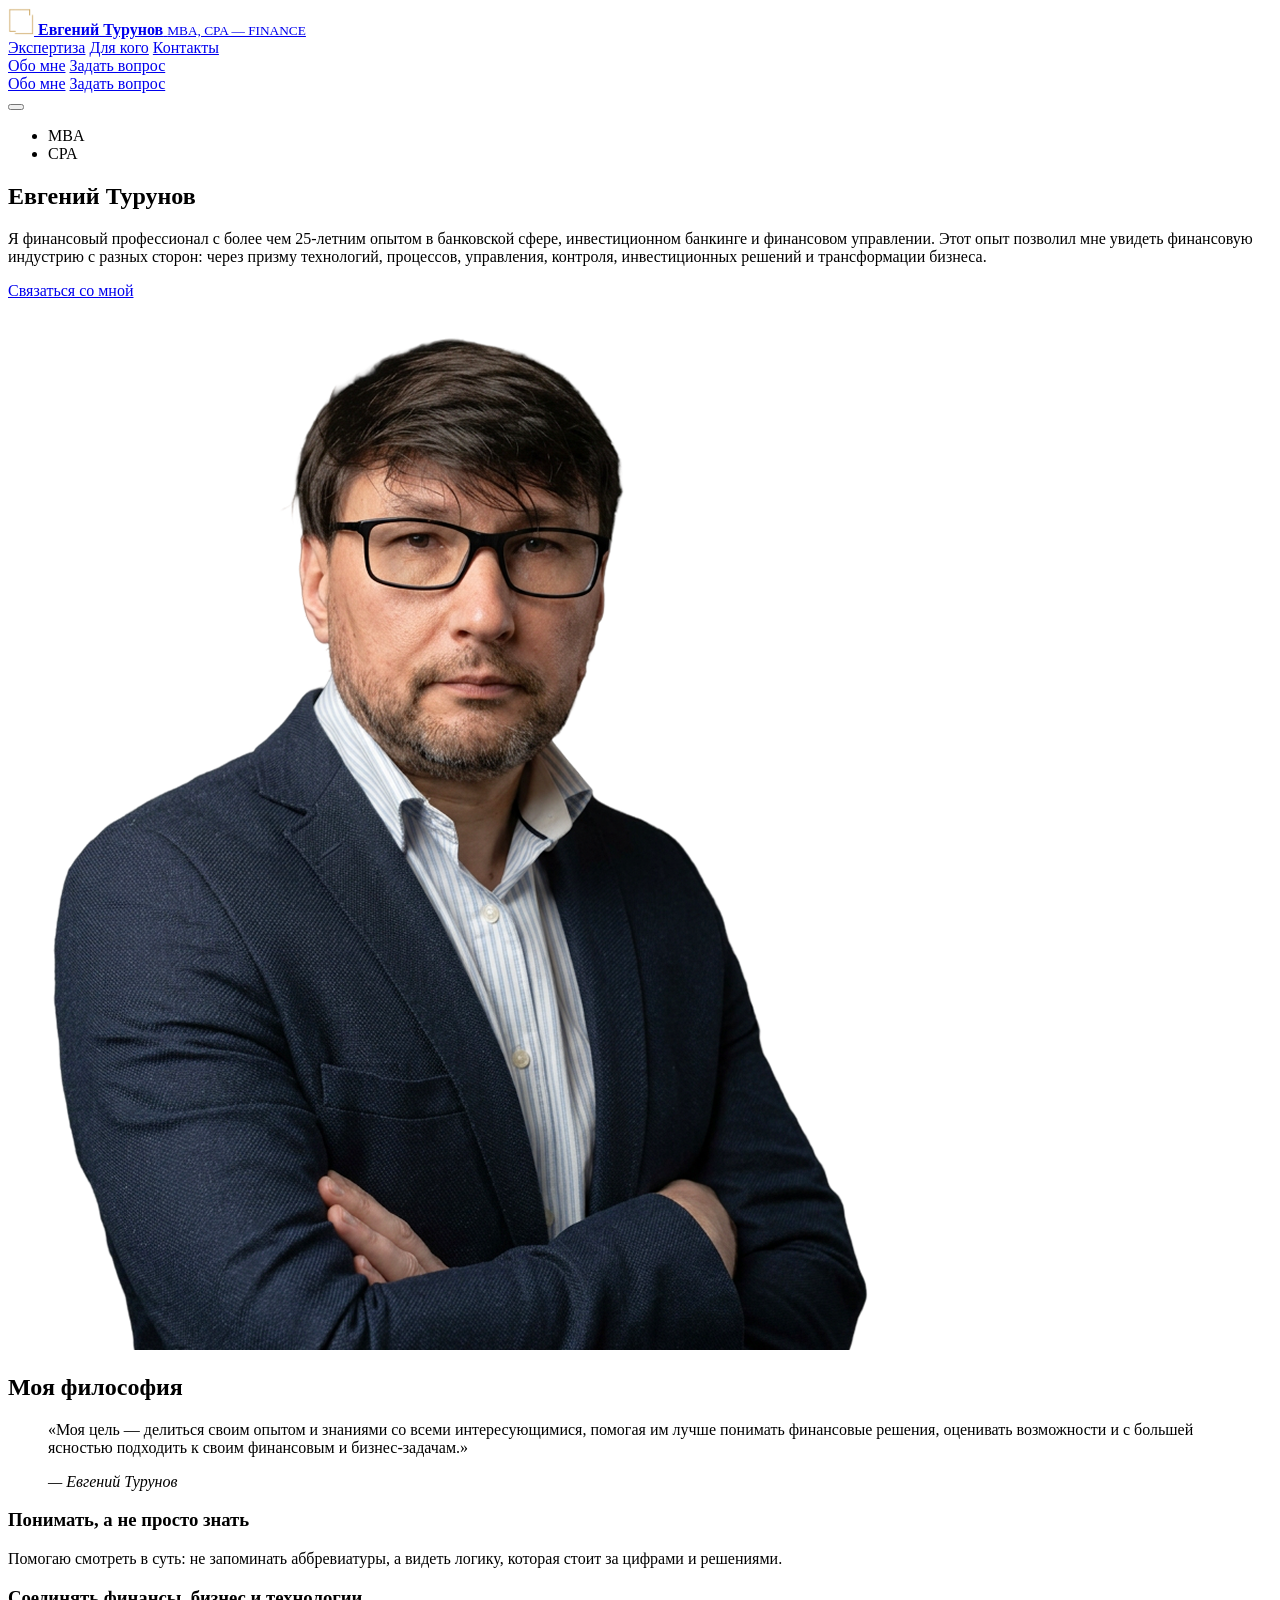
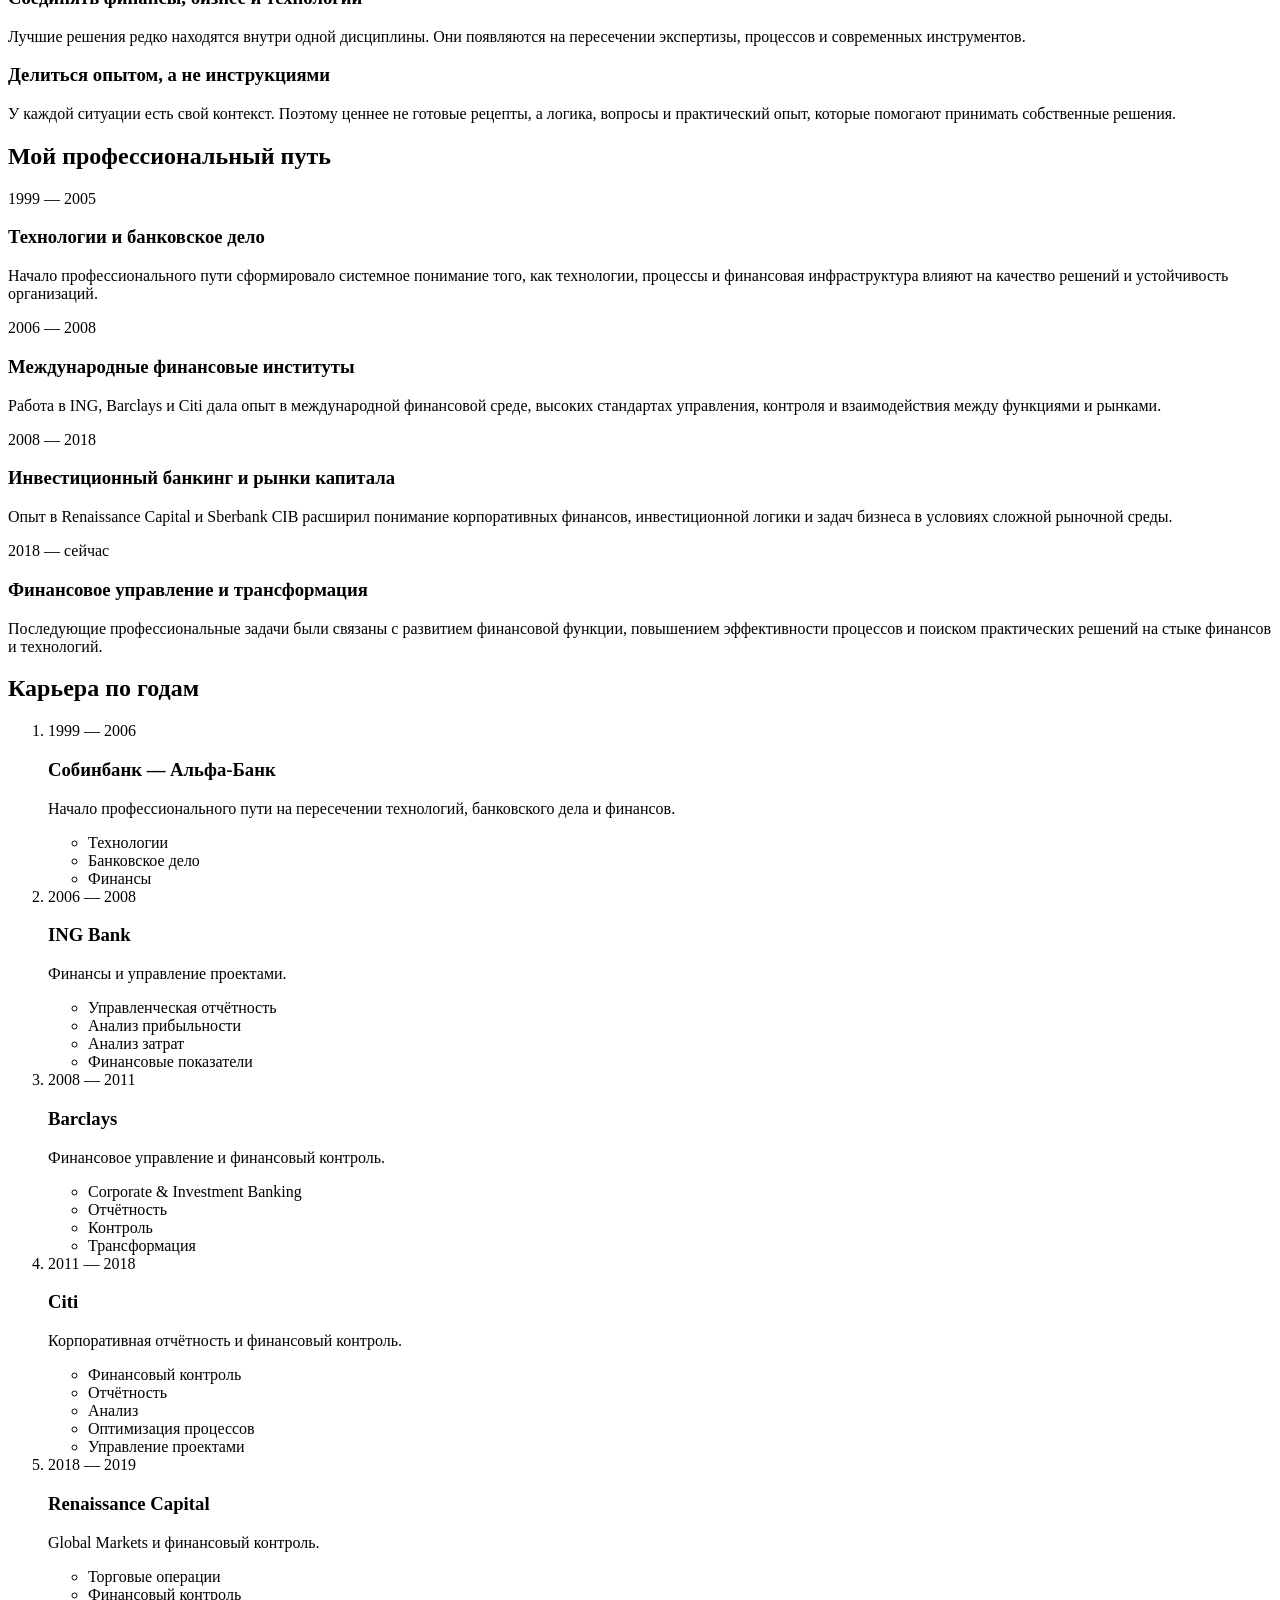
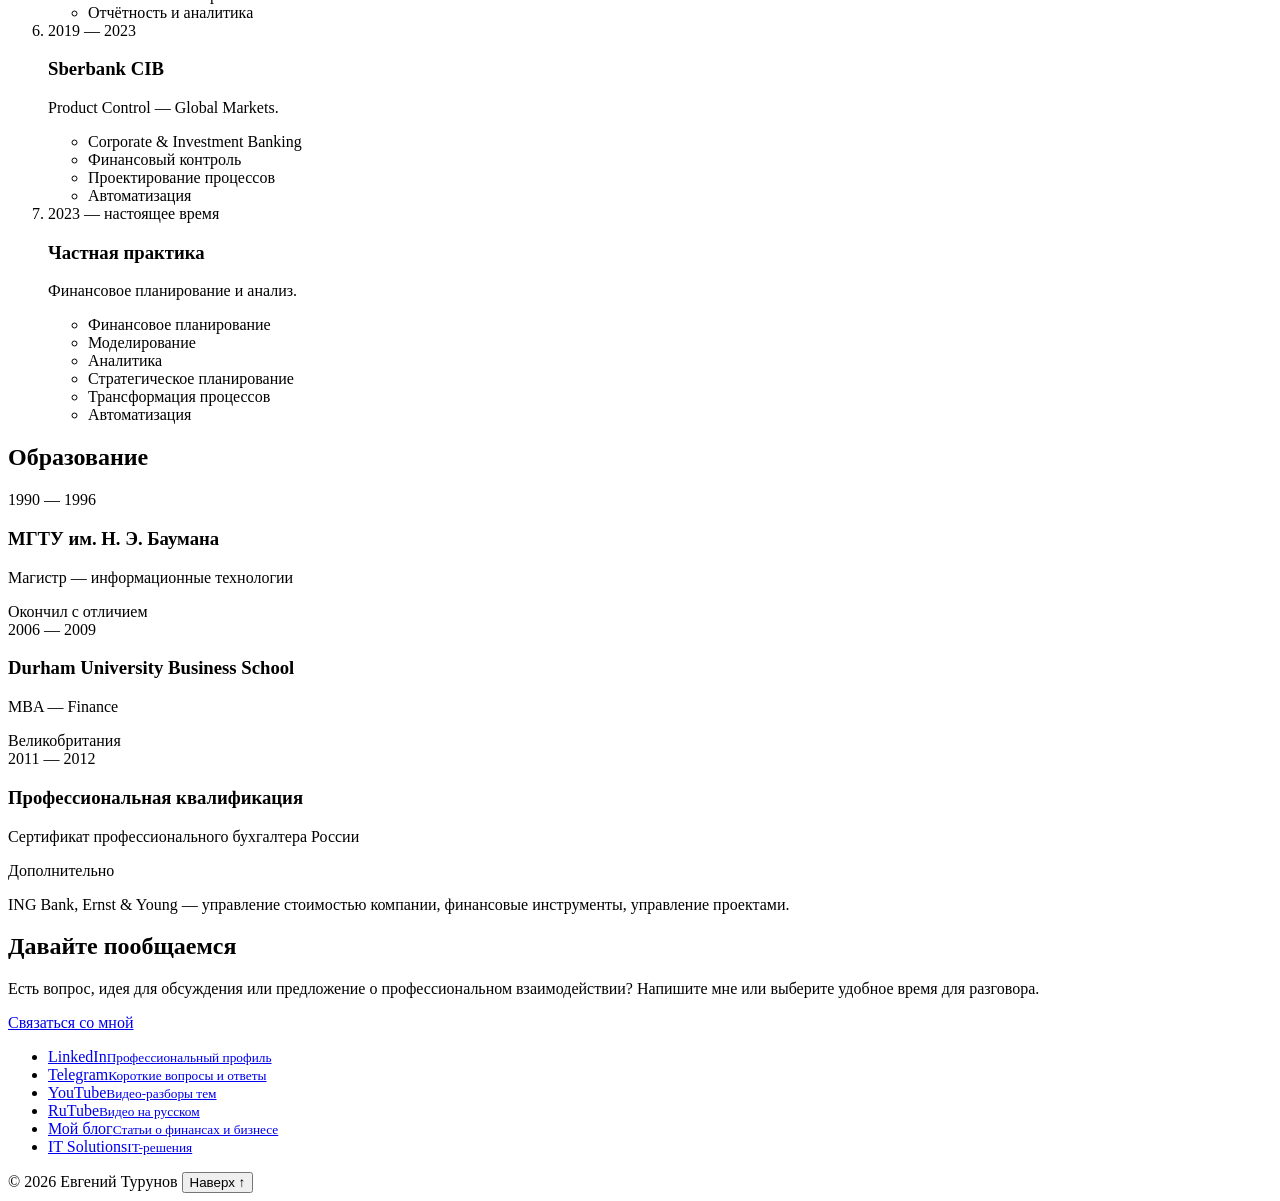
==== commit 51e605d0: "Update about.html" ====
--- a/about.html
+++ b/about.html
@@ -6,11 +6,11 @@
   <title>Обо мне — Евгений Турунов</title>
   <meta name="description" content="Биография, философия, профессиональный путь, карьера и образование Евгения Турунова — финансового профессионала с более чем 25-летним опытом.">
   <script>document.documentElement.className += ' js';</script>
-  <link rel="icon" type="image/png" href="../assets/logo.png">
+  <link rel="icon" type="image/png" href="*/assets/logo.png">
   <link rel="preconnect" href="https://fonts.googleapis.com">
   <link rel="preconnect" href="https://fonts.gstatic.com" crossorigin>
   <link href="https://fonts.googleapis.com/css2?family=PT+Serif:wght@400;700&family=Inter:opsz,wght@14..32,100..900&display=swap" rel="stylesheet">
-  <link rel="stylesheet" href="../css/style.css">
+  <link rel="stylesheet" href="*/css/style.css">
 </head>
 <body id="top">
 
@@ -260,6 +260,6 @@
     </div>
   </footer>
 
-  <script src="../js/main.js" defer></script>
+  <script src="*/js/main.js" defer></script>
 </body>
 </html>
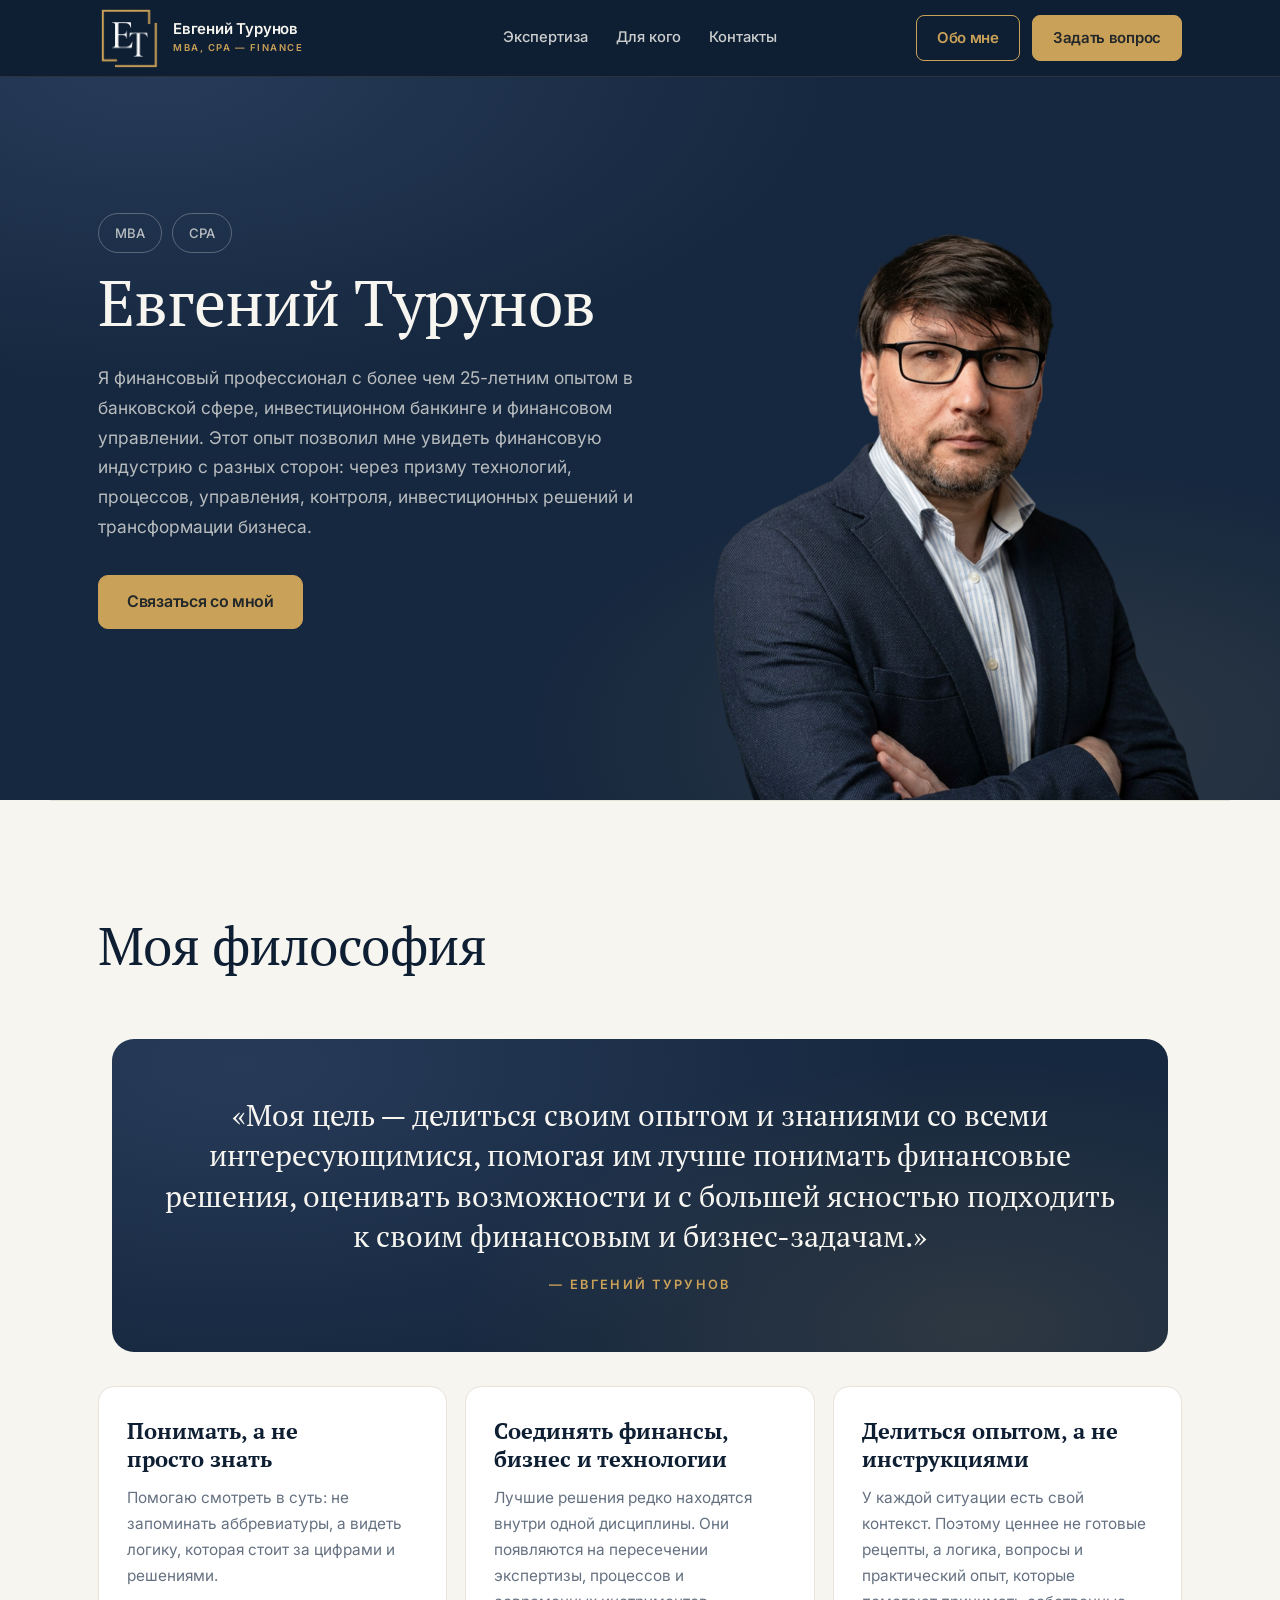
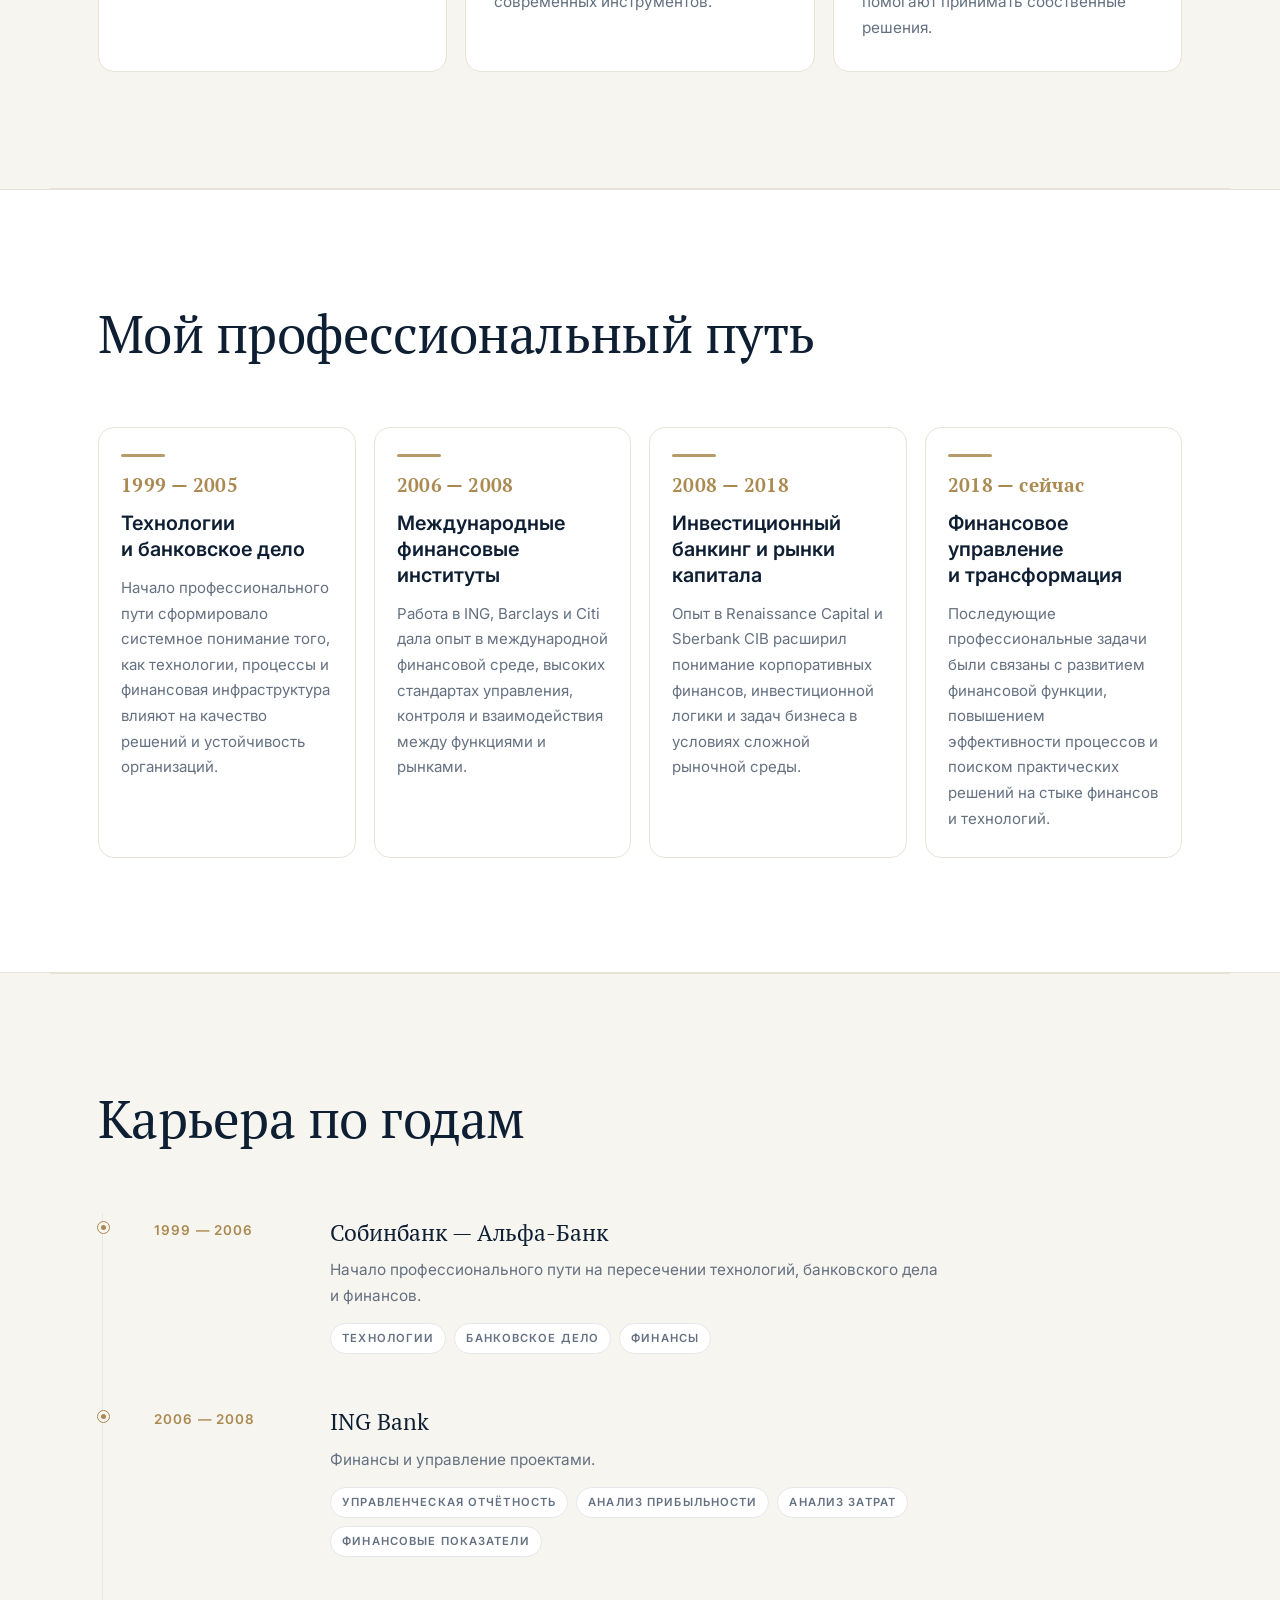
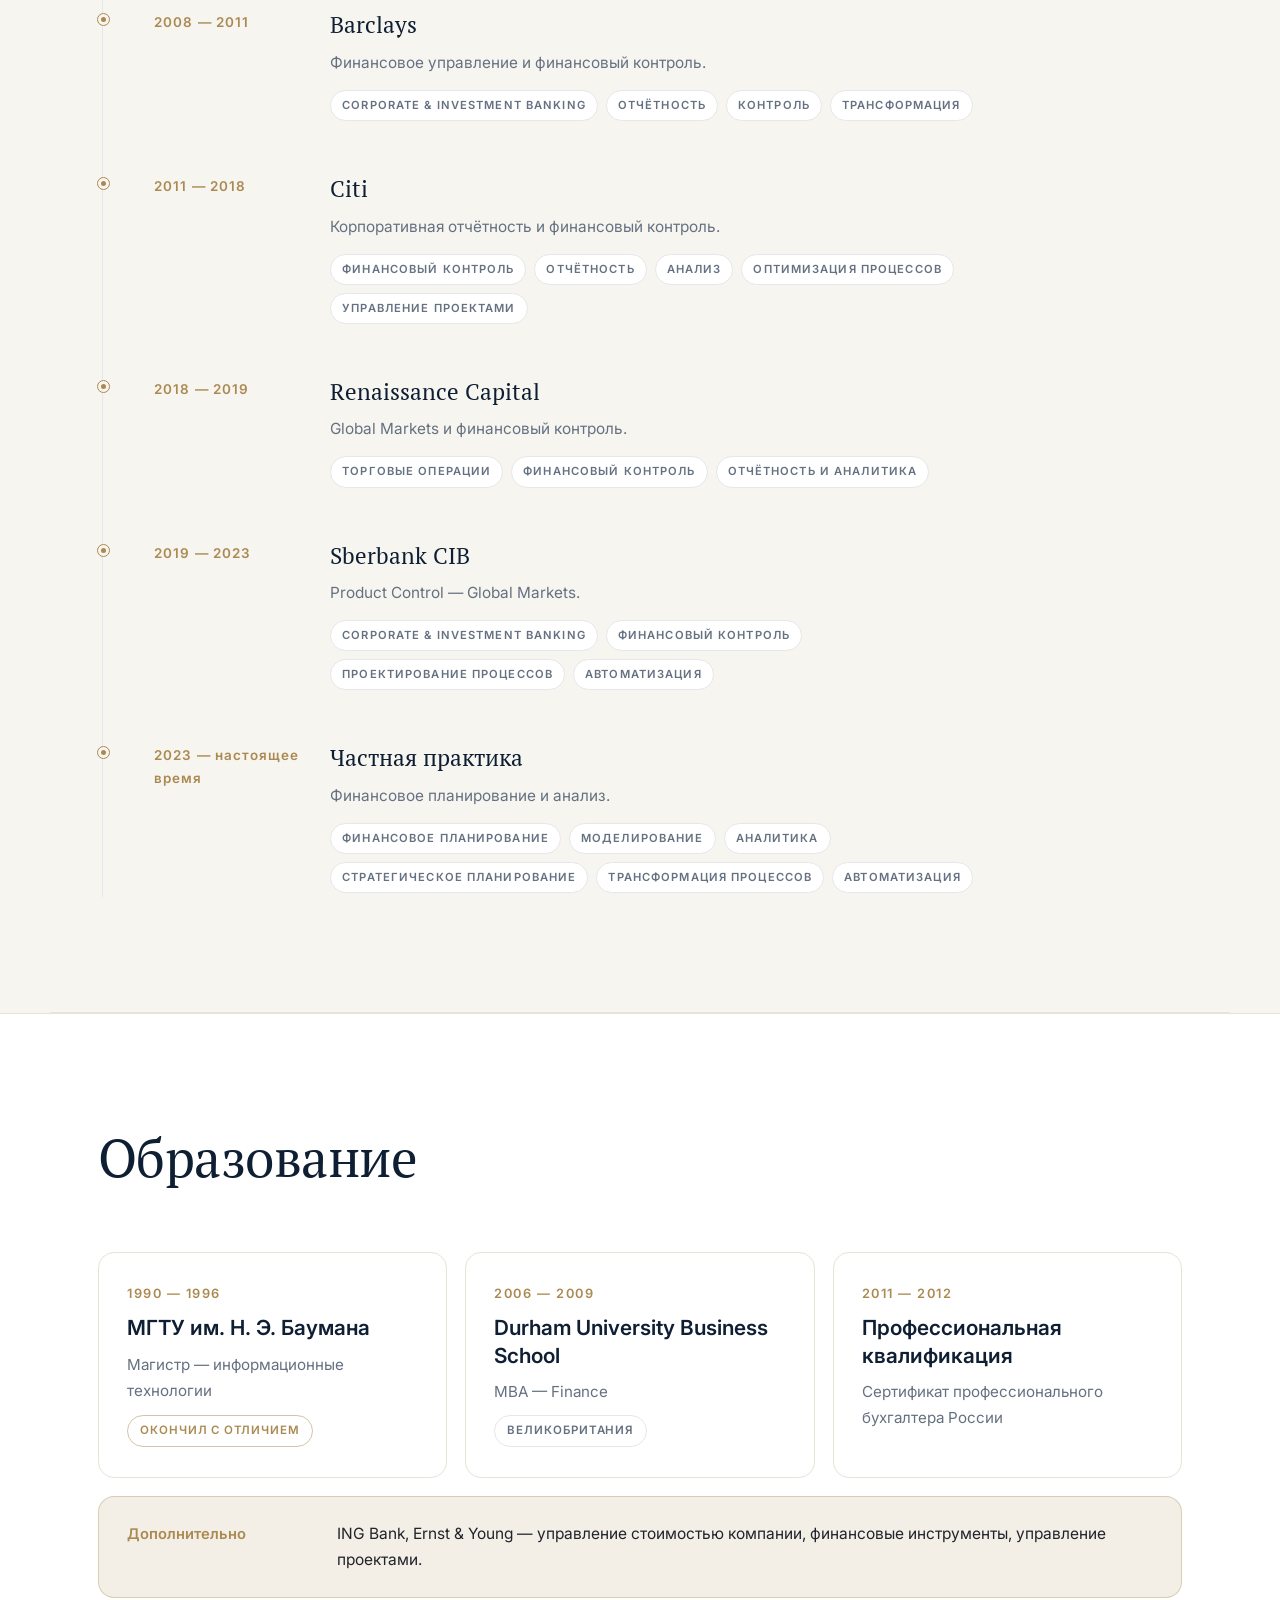
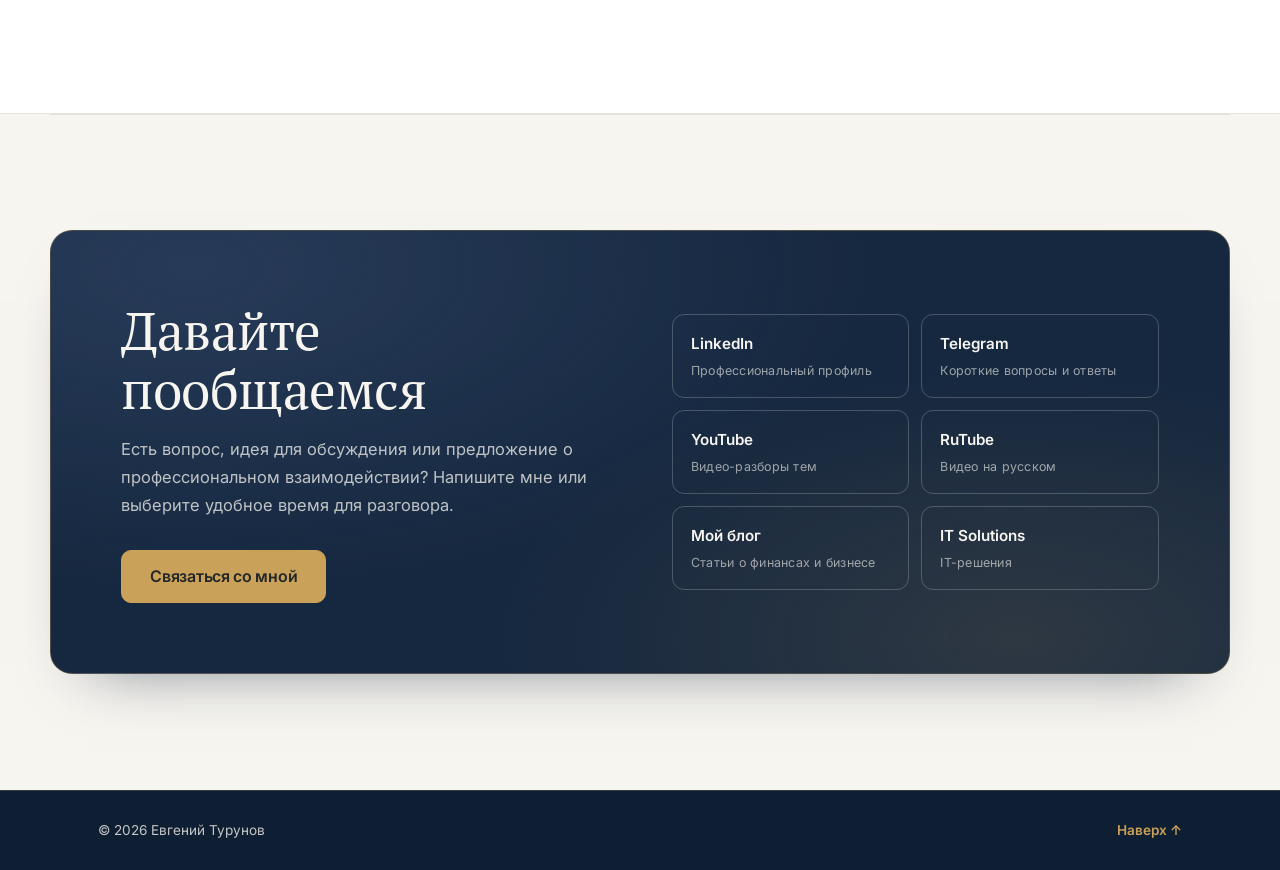
==== commit ea8c50fb: "Update about.html" ====
--- a/about.html
+++ b/about.html
@@ -6,11 +6,11 @@
   <title>Обо мне — Евгений Турунов</title>
   <meta name="description" content="Биография, философия, профессиональный путь, карьера и образование Евгения Турунова — финансового профессионала с более чем 25-летним опытом.">
   <script>document.documentElement.className += ' js';</script>
-  <link rel="icon" type="image/png" href="*/assets/logo.png">
+  <link rel="icon" type="image/png" href="../assets/logo.png">
   <link rel="preconnect" href="https://fonts.googleapis.com">
   <link rel="preconnect" href="https://fonts.gstatic.com" crossorigin>
   <link href="https://fonts.googleapis.com/css2?family=PT+Serif:wght@400;700&family=Inter:opsz,wght@14..32,100..900&display=swap" rel="stylesheet">
-  <link rel="stylesheet" href="*/css/style.css">
+  <link rel="stylesheet" href="../css/style.css">
 </head>
 <body id="top">
 
@@ -57,7 +57,7 @@
             <a class="btn-nav btn-pri" href="#contacts">Связаться со мной</a>
           </div>
         </div>
-        <img class="hero-cutout" src="assets/hero-cut.png" alt="Евгений Турунов — портрет" width="900" height="1050" data-reveal="soft" data-delay="1">
+        <img class="hero-cutout" src="../assets/hero-cut.png" alt="Евгений Турунов — портрет" width="900" height="1050" data-reveal="soft" data-delay="1">
       </div>
     </section>
 
@@ -260,6 +260,6 @@
     </div>
   </footer>
 
-  <script src="*/js/main.js" defer></script>
+  <script src="../js/main.js" defer></script>
 </body>
 </html>
--- a/css/style.css
+++ b/css/style.css
@@ -0,0 +1,649 @@
+/* ============================================================
+   Евгений Турунов — Institutional Premium
+   Palette: #0F1F33 · #F7F5F0 · #20242A · #AB8A52 · #657181 · #E5E7EA
+    Type: PT Serif (headings) · Inter (body)
+   ============================================================ */
+
+:root {
+  --navy: #0F1F33;
+  --navy-2: #14273D;
+  --paper: #F7F5F0;
+  --paper-soft: #FCFBF8;
+  --ink: #20242A;
+  --slate: #657181;
+  --gold: #AB8A52;
+  --gold-soft: rgba(171, 138, 82, 0.14);
+  --gold-2: #957847;
+  --gold-b: #CAA158;
+  --gold-b-hover: #B38F45;
+  --line: #E5E7EA;
+  --line-warm: #E7E3D8;
+  --white: #FFFFFF;
+  --on-dark: #F7F5F0;
+  --font-display: "PT Serif", Georgia, "Times New Roman", serif;
+  --font-body: "Inter", "Segoe UI", system-ui, -apple-system, sans-serif;
+  --shadow-card: 0 18px 40px -28px rgba(15, 31, 51, 0.25);
+  --ease-out: cubic-bezier(0.25, 0.46, 0.45, 0.94);
+  --ease-out-quart: cubic-bezier(0.165, 0.84, 0.44, 1);
+  --header-h: 76px;
+}
+
+* { margin: 0; padding: 0; box-sizing: border-box; }
+
+html {
+  scroll-behavior: smooth;
+  -webkit-text-size-adjust: 100%;
+}
+
+body {
+  font-family: var(--font-body);
+  font-size: 16.5px;
+  line-height: 1.7;
+  color: var(--ink);
+  background: var(--paper);
+  -webkit-font-smoothing: antialiased;
+  text-rendering: optimizeLegibility;
+}
+
+::selection { background: var(--gold); color: var(--white); }
+
+img { display: block; max-width: 100%; height: auto; }
+figure { margin: 0; }
+h1, h2, h3, h4 { font-family: var(--font-display); font-weight: 500; color: var(--navy); margin: 0; }
+p, ul, ol, blockquote { margin: 0; }
+ul, ol { padding: 0; list-style: none; }
+a { color: inherit; text-decoration: none; transition: color 0.45s var(--ease-out), background-color 0.45s var(--ease-out), border-color 0.45s var(--ease-out), opacity 0.45s var(--ease-out); }
+button { font: inherit; border: 0; background: none; cursor: pointer; padding: 0; }
+
+:focus-visible { outline: 2px solid var(--gold); outline-offset: 3px; border-radius: 2px; }
+
+.container { width: 100%; max-width: 1180px; margin-inline: auto; padding-inline: clamp(20px, 4.5vw, 48px); }
+
+/* ---------- Anchor offsets ---------------------------------- */
+:where(section[id]) { scroll-margin-top: calc(var(--header-h) + 16px); }
+
+/* ---------- Header ------------------------------------------- */
+.site-header {
+  position: fixed;
+  inset: 0 0 auto 0;
+  z-index: 60;
+  background: var(--navy);
+  border-bottom: 1px solid rgba(171, 138, 82, 0.18);
+}
+
+.header-inner {
+  min-height: var(--header-h);
+  margin-top: 0 !important;
+  width: 100%;
+  display: grid;
+  grid-template-columns: 1fr auto 1fr;
+  align-items: center;
+  gap: clamp(18px, 3vw, 32px);
+}
+
+.header-brand {
+  display: inline-flex;
+  align-items: center;
+  gap: 13px;
+  justify-self: start;
+  min-width: 0;
+}
+.header-logo {
+  width: 62px;
+  height: 62px;
+  display: grid;
+  place-items: center;
+  flex: 0 0 auto;
+}
+.header-logo img { width: 62px; height: 62px; object-fit: contain; display: block; }
+.header-brand-text { display: grid; gap: 2px; }
+.header-brand-text strong {
+  font-family: var(--font-body);
+  font-size: 15px;
+  font-weight: 600;
+  line-height: 1.25;
+  letter-spacing: -0.2px;
+  color: var(--paper);
+  white-space: nowrap;
+}
+.header-brand-text small {
+  font-family: var(--font-body);
+  font-size: 9.5px;
+  font-weight: 600;
+  letter-spacing: 0.16em;
+  text-transform: uppercase;
+  color: var(--gold-b);
+  white-space: nowrap;
+}
+
+.header-nav { justify-self: center; }
+.header-cta { justify-self: end; display: flex; align-items: center; gap: 12px; }
+.header-cta-m { display: none; }
+
+.nav { display: flex; align-items: center; gap: clamp(14px, 2.4vw, 28px); }
+
+.nav-link {
+  position: relative;
+  font-size: 0.92rem;
+  font-weight: 500;
+  color: rgba(247, 245, 240, 0.82);
+  padding: 6px 0;
+  white-space: nowrap;
+}
+.nav-link::after {
+  content: "";
+  position: absolute;
+  left: 0; right: 0; bottom: 0;
+  height: 1px;
+  background: var(--gold);
+  transform: scaleX(0);
+  transform-origin: left;
+  transition: transform 0.4s var(--ease-out);
+}
+.nav-link:hover { color: var(--paper); }
+.nav-link:hover::after, .nav-link.is-current::after { transform: scaleX(1); }
+.nav-link.is-current { color: var(--paper); }
+
+/* ---------- Buttons (Primary / Secondary) --------------------- */
+.btn-nav {
+  display: inline-flex;
+  align-items: center;
+  justify-content: center;
+  padding: 12px 20px;
+  border-radius: 8px;
+  border: 1px solid var(--gold-b);
+  font-family: var(--font-body);
+  font-size: 15px;
+  font-weight: 600;
+  line-height: 1.35;
+  letter-spacing: -0.3px;
+  white-space: nowrap;
+}
+.hero .btn-nav, .section .btn-nav { padding: 15px 28px; font-size: 16px; border-radius: 10px; }
+.btn-sec { color: #061E35; border-color: #061E35; background: transparent; }
+.btn-sec:hover { background: rgba(6, 30, 53, 0.08); }
+.site-header .btn-sec { color: var(--gold-b); border-color: var(--gold-b); }
+.site-header .btn-sec:hover { background: rgba(202, 161, 88, 0.12); border-color: var(--gold-b); }
+.hero-cover .btn-sec { color: var(--gold-b); border-color: var(--gold-b); }
+.hero-cover .btn-sec:hover { background: rgba(202, 161, 88, 0.12); border-color: var(--gold-b); }
+.btn-pri { color: #22272A; background: var(--gold-b); }
+.btn-pri:hover { background: var(--gold-b-hover); border-color: var(--gold-b-hover); }
+
+/* ---------- Hero --------------------------------------------- */
+.hero { padding: calc(var(--header-h) + clamp(48px, 8vw, 96px)) 0 clamp(56px, 8vw, 110px); }
+
+.hero-cover {
+  position: relative;
+  min-height: min(100vh, 800px);
+  display: grid;
+  align-content: center;
+  overflow: hidden;
+  color: var(--on-dark);
+  background:
+    radial-gradient(1100px 520px at 12% 8%, rgba(84, 108, 156, .28), transparent 62%),
+    radial-gradient(900px 460px at 82% 92%, rgba(171, 138, 82, .16), transparent 58%),
+    linear-gradient(168deg, #16283F 0%, #16283F 52%, #16283F 100%);
+}
+
+.hero-inner {
+  position: relative;
+  display: grid;
+  grid-template-columns: 1.05fr 0.95fr;
+  gap: clamp(36px, 5vw, 72px);
+  align-items: center;
+}
+
+/* The man is a transparent-background cut-out lying behind the text,
+   anchored to the centered container; his lower half sinks past the
+   section edge and is clipped by the cover's overflow: hidden. */
+.hero-copy { position: relative; z-index: 1; }
+.hero-cutout {
+  position: absolute;
+  z-index: 0;
+  right: clamp(-48px, 0.5vw, 30px);
+  bottom: calc(-1 * clamp(120px, 14vw, 220px));
+  width: clamp(440px, 42vw, 670px);
+  height: auto;
+  pointer-events: none;
+}
+
+.hero-cover .eyebrow { color: var(--gold-b); }
+.hero-cover .hero-title { color: var(--paper); font-size: clamp(2.4rem, 5.5vw, 4rem); }
+.hero-cover .lead { color: rgba(247, 245, 240, 0.72); }
+.hero-cover .chip {
+  border-color: rgba(247, 245, 240, 0.28);
+  background: transparent;
+  color: rgba(247, 245, 240, 0.72);
+}
+.hero-cover .chips { margin: 2px 0 clamp(10px, 1.6vw, 15px); }
+
+/* Cover portrait: nothing to frame — the cut-out layer sits header-free. */
+
+.eyebrow {
+  font-family: var(--font-body);
+  font-size: 0.78rem;
+  font-weight: 600;
+  letter-spacing: 0.22em;
+  text-transform: uppercase;
+  color: var(--gold);
+  margin: 0 0 22px;
+}
+
+.hero-title {
+  font-size: clamp(2.6rem, 6.2vw, 4.6rem);
+  line-height: 1.08;
+  letter-spacing: -0.015em;
+  max-width: 15em;
+  margin-bottom: 26px;
+}
+
+.lead { font-size: 1.09rem; color: var(--slate); max-width: 40em; margin-bottom: 34px; }
+
+.hero-actions { display: flex; flex-wrap: wrap; gap: 14px; margin-bottom: 30px; }
+
+.chips { display: flex; flex-wrap: wrap; gap: 10px; margin-top: 12px; }
+.chip {
+  font-size: 0.82rem;
+  font-weight: 500;
+  color: var(--slate);
+  padding: 8px 16px;
+  border: 1px solid var(--line);
+  border-radius: 999px;
+  background: var(--white);
+}
+
+/* ---------- Section scaffolding ------------------------------ */
+.section { padding-block: clamp(64px, 9vw, 118px); }
+.section-alt { background: var(--white); box-shadow: inset 0 1px 0 var(--line-warm), inset 0 -1px 0 var(--line-warm); }
+
+.hairline { height: 1px; background: var(--line-warm); }
+
+.section-head { max-width: 58em; margin-bottom: clamp(40px, 5.5vw, 64px); }
+
+.section h2 {
+  font-size: clamp(2rem, 4.4vw, 3.3rem);
+  line-height: 1.12;
+  letter-spacing: -0.01em;
+  margin-bottom: 20px;
+}
+.section-intro { color: var(--slate); font-size: 1.04rem; max-width: 42em; }
+
+/* ---------- Cards -------------------------------------------- */
+.card-grid { display: grid; gap: 18px; }
+.card-grid-3 { grid-template-columns: repeat(3, 1fr); }
+.card-grid-2 { grid-template-columns: repeat(2, 1fr); }
+
+.card {
+  position: relative;
+  background: var(--white);
+  border: 1px solid var(--line-warm);
+  border-radius: 16px;
+  padding: 30px 28px;
+  display: flex;
+  flex-direction: column;
+  gap: 12px;
+}
+.card h3 { font-family: var(--font-body); font-weight: 600; font-size: 1.35rem; line-height: 1.3; }
+.card p { color: var(--slate); font-size: 0.96rem; }
+.card-num {
+  font-family: var(--font-display);
+  font-size: 1.05rem;
+  font-weight: 500;
+  color: var(--gold);
+}
+.card-row h3 { font-family: var(--font-body); font-weight: 600; font-size: 1.45rem; }
+.card-row p { margin-top: 2px; }
+
+/* ---------- Experience / photo slot ---------------------------- */
+.experience-grid {
+  display: grid;
+  grid-template-columns: 1.08fr 0.92fr;
+  gap: clamp(32px, 5vw, 72px);
+  align-items: center;
+}
+.experience-copy h2 { margin-bottom: 20px; }
+.experience-copy .btn-nav { margin-top: 34px; }
+
+.experience-photo {
+  position: relative;
+  width: 100%;
+  max-width: 480px;
+  aspect-ratio: 3 / 4;
+  justify-self: end;
+  overflow: hidden;
+  margin: 0;
+  border-radius: 18px;
+  background: var(--white);
+  display: grid;
+  place-items: center;
+}
+.experience-photo img {
+  width: 100%;
+  height: 100%;
+  object-fit: cover;
+  display: block;
+}
+.photo-slot-hint {
+  display: grid;
+  justify-items: center;
+  gap: 14px;
+  font-size: 0.72rem;
+  font-weight: 600;
+  letter-spacing: 0.18em;
+  text-transform: uppercase;
+  color: var(--slate);
+}
+.photo-slot-hint img { width: 34px; height: auto; opacity: 0.85; }
+
+/* ---------- Contact ------------------------------------------- */
+.contact { padding-bottom: clamp(64px, 9vw, 118px); }
+
+.contact-shell {
+  background:
+    radial-gradient(1100px 520px at 12% 8%, rgba(84, 108, 156, .28), transparent 62%),
+    radial-gradient(900px 460px at 82% 92%, rgba(171, 138, 82, .16), transparent 58%),
+    linear-gradient(168deg, #16283F 0%, #16283F 52%, #16283F 100%);
+  border-radius: 22px;
+  padding: clamp(36px, 5.5vw, 72px);
+  display: grid;
+  grid-template-columns: 1fr 1fr;
+  gap: clamp(28px, 5vw, 64px);
+  align-items: center;
+  box-shadow: 0 30px 60px -40px rgba(15, 31, 51, 0.6);
+  border: 1px solid rgba(171, 138, 82, 0.35);
+}
+.contact-shell h2 { color: var(--paper); margin-bottom: 16px; }
+.contact-shell p { color: rgba(247, 245, 240, 0.75); max-width: 34em; margin-bottom: 30px; }
+
+.channels { display: grid; grid-template-columns: repeat(2, minmax(0, 1fr)); gap: 12px; }
+
+.channel-chip a {
+  display: flex;
+  flex-direction: column;
+  gap: 3px;
+  padding: 16px 18px;
+  border: 1px solid rgba(247, 245, 240, 0.22);
+  border-radius: 12px;
+  transition: border-color 0.3s var(--ease-out), background 0.3s var(--ease-out);
+}
+.channel-chip a:hover { border-color: var(--gold); background: rgba(247, 245, 240, 0.06); }
+.channel-chip span { color: var(--paper); font-weight: 600; font-size: 0.95rem; }
+.channel-chip small { color: rgba(247, 245, 240, 0.6); font-size: 0.78rem; letter-spacing: 0.02em; }
+
+/* ---------- Philosophy ---------------------------------------- */
+.philosophy-quote {
+  position: relative;
+  max-width: 64em;
+  margin: 0 auto clamp(22px, 3vw, 34px);
+  padding: clamp(30px, 4.5vw, 56px) clamp(24px, 4vw, 48px);
+  text-align: center;
+  border-radius: 22px;
+  color: var(--on-dark);
+  background:
+    radial-gradient(1100px 520px at 12% 8%, rgba(84, 108, 156, .28), transparent 62%),
+    radial-gradient(900px 460px at 82% 92%, rgba(171, 138, 82, .16), transparent 58%),
+    linear-gradient(168deg, #16283F 0%, #16283F 52%, #16283F 100%);
+}
+.philosophy-quote p {
+  font-family: var(--font-display);
+  font-size: clamp(1.35rem, 2.6vw, 1.9rem);
+  line-height: 1.32;
+  color: var(--paper);
+  font-weight: 500;
+}
+.philosophy-quote cite {
+  display: block;
+  margin-top: 18px;
+  font-style: normal;
+  font-size: 0.8rem;
+  letter-spacing: 0.18em;
+  text-transform: uppercase;
+  color: var(--gold-b);
+  font-weight: 600;
+}
+/* The three "quote cards" under the blockquote read as quotes too:
+   their titles join the display font (PT Serif). */
+#philosophy .card h3 {
+  font-family: var(--font-display);
+}
+
+/* ---------- Path (professional stages) -------------------------- */
+.path-grid { display: grid; grid-template-columns: repeat(4, 1fr); gap: 18px; }
+.path-card { position: relative; padding: 26px 22px; }
+.path-card::before {
+  content: "";
+  width: 44px; height: 3px;
+  border-radius: 2px;
+  background: var(--gold);
+  opacity: 0.85;
+  flex: 0 0 auto;
+}
+.path-years { font-family: var(--font-display); font-weight: 600; font-size: 1.2rem; color: var(--gold); letter-spacing: 0.02em; }
+.path-card h3 { font-family: var(--font-body); font-weight: 600; font-size: 1.24rem; line-height: 1.3; margin-top: -2px; }
+.path-card p { color: var(--slate); font-size: 0.94rem; }
+
+/* ---------- Career --------------------------------------------- */
+.career-list { max-width: 920px; border-left: 1px solid var(--line); padding-left: clamp(30px, 4vw, 56px); position: relative; margin-left: 4px; }
+.career-item { position: relative; display: grid; grid-template-columns: 150px 1fr; gap: 10px 26px; padding-bottom: clamp(34px, 4vw, 48px); }
+.career-item:last-child { padding-bottom: 4px; }
+.career-node {
+  position: absolute;
+  left: calc(-1 * clamp(30px, 4vw, 56px) - 6px);
+  top: 8px;
+  width: 13px; height: 13px;
+  border-radius: 50%;
+  background: var(--paper);
+  border: 1.5px solid var(--gold);
+  display: grid;
+  place-items: center;
+}
+.career-node i { width: 5px; height: 5px; border-radius: 50%; background: var(--gold); display: block; }
+.career-years { font-size: 0.84rem; font-weight: 600; letter-spacing: 0.08em; color: var(--gold); padding-top: 6px; }
+.career-body h3 { font-size: 1.42rem; margin-bottom: 6px; }
+.career-body p { color: var(--slate); font-size: 0.96rem; margin-bottom: 14px; max-width: 40em; }
+.career-tags { display: flex; flex-wrap: wrap; gap: 8px; }
+.career-tags li {
+  font-size: 0.7rem;
+  font-weight: 600;
+  letter-spacing: 0.1em;
+  text-transform: uppercase;
+  color: var(--slate);
+  border: 1px solid var(--line);
+  border-radius: 999px;
+  padding: 5px 11px;
+  background: var(--white);
+  transition: border-color 0.3s ease, color 0.3s ease;
+}
+.career-tags li:hover { border-color: var(--gold); color: var(--navy); }
+
+/* ---------- Education ------------------------------------------- */
+.edu-grid { display: grid; grid-template-columns: repeat(3, 1fr); gap: 18px; }
+.edu-card {
+  background: var(--white);
+  border: 1px solid var(--line-warm);
+  border-radius: 16px;
+  padding: 30px 28px;
+  display: flex;
+  flex-direction: column;
+  gap: 10px;
+}
+.edu-years { font-size: 0.8rem; font-weight: 600; letter-spacing: 0.12em; color: var(--gold); }
+.edu-card h3 { font-family: var(--font-body); font-weight: 600; font-size: 1.3rem; line-height: 1.32; }
+.edu-desc { color: var(--slate); font-size: 0.95rem; }
+.edu-badge {
+  margin-top: auto;
+  align-self: flex-start;
+  font-size: 0.72rem;
+  font-weight: 600;
+  letter-spacing: 0.08em;
+  text-transform: uppercase;
+  color: var(--gold);
+  border: 1px solid rgba(171, 138, 82, 0.5);
+  border-radius: 999px;
+  padding: 5px 12px;
+}
+.edu-plain { color: var(--slate); border-color: var(--line); }
+
+.edu-extra {
+  margin-top: 18px;
+  display: grid;
+  grid-template-columns: 190px 1fr;
+  gap: 20px;
+  align-items: baseline;
+  background: var(--gold-soft);
+  border: 1px solid rgba(171, 138, 82, 0.35);
+  border-radius: 16px;
+  padding: 24px 28px;
+}
+.edu-extra-label { font-family: var(--font-body); font-size: 0.92rem; font-weight: 600; letter-spacing: 0; text-transform: none; color: var(--gold); }
+.edu-extra p { color: var(--ink); font-size: 0.97rem; }
+
+/* ---------- Footer ---------------------------------------------- */
+.site-footer { background: var(--navy); color: rgba(247, 245, 240, 0.78); border-top: 1px solid rgba(202, 161, 88, 0.22); }
+.footer-meta {
+  padding-block: 28px;
+  display: flex;
+  align-items: center;
+  justify-content: space-between;
+  gap: 22px;
+  font-size: 0.85rem;
+}
+.to-top {
+  color: var(--gold-b);
+  font-weight: 600;
+  display: inline-block;
+  transition: color 0.45s var(--ease-out);
+  cursor: pointer;
+}
+.to-top:hover { color: var(--paper); }
+
+/* ---------- Burger / mobile nav ---------------------------------- */
+.burger { display: none; width: 44px; height: 44px; border-radius: 10px; position: relative; }
+.burger span {
+  position: absolute;
+  left: 11px; right: 11px;
+  height: 2px;
+  background: var(--paper);
+  border-radius: 2px;
+  transition: transform 0.35s var(--ease-out), top 0.35s var(--ease-out);
+}
+.burger span:nth-child(1) { top: 17px; }
+.burger span:nth-child(2) { top: 25px; }
+html.nav-open .burger span:nth-child(1) { top: 21px; transform: rotate(45deg); }
+html.nav-open .burger span:nth-child(2) { top: 21px; transform: rotate(-45deg); }
+
+/* ============================================================
+   ANIMATIONS
+   ============================================================ */
+
+/* Madison-style reveal: single motion language — slide up 100px + fade,
+   1s easeOutQuart, fires the moment the element enters the viewport.
+   Every element carries a base 200ms delay; data-delay steps add ~100ms. */
+html.js [data-reveal] {
+  opacity: 0;
+  transform: translate3d(0, 100px, 0);
+  transition: opacity 1s var(--ease-out-quart) var(--rd, 0.2s), transform 1s var(--ease-out-quart) var(--rd, 0.2s);
+}
+html.js [data-reveal="fade"] { transform: none; }
+html.js [data-reveal].is-visible { opacity: 1; transform: none; }
+
+/* Page-load reveal: keyframes instead of class toggling, so the
+   hidden start state is guaranteed regardless of JS timing. */
+html.js [data-reveal-now] {
+  animation: load-reveal 1s var(--ease-out-quart) var(--rd, 0.2s) both;
+  transition: none;
+}
+html.js [data-reveal-now="fade"] { animation-name: load-reveal-fade; }
+@keyframes load-reveal {
+  from { opacity: 0; transform: translate3d(0, 100px, 0); }
+  to { opacity: 1; transform: none; }
+}
+@keyframes load-reveal-fade {
+  from { opacity: 0; }
+  to { opacity: 1; }
+}
+
+[data-delay="1"] { --rd: 0.3s; }
+[data-delay="2"] { --rd: 0.4s; }
+[data-delay="3"] { --rd: 0.5s; }
+[data-delay="4"] { --rd: 0.6s; }
+
+@media (prefers-reduced-motion: reduce) {
+  html { scroll-behavior: auto; }
+  html.js:not(.m-force) [data-reveal] { opacity: 1 !important; transform: none !important; transition: none !important; animation: none !important; }
+  html.js:not(.m-force) .btn-nav, .card, .edu-card, .channel-chip a, .chip, .portrait-frame, a { transition: none !important; }
+  * { animation-duration: 0.01ms !important; animation-iteration-count: 1 !important; }
+}
+html.m-force * { animation-duration: unset !important; animation-iteration-count: unset !important; }
+
+/* ============================================================
+   RESPONSIVE
+   ============================================================ */
+
+@media (max-width: 1080px) {
+  .card-grid-3 { grid-template-columns: repeat(2, 1fr); }
+  .path-grid { grid-template-columns: repeat(2, 1fr); }
+  .experience-grid { grid-template-columns: 1fr; }
+  .experience-photo { max-width: 420px; justify-self: start; }
+  .edu-grid { grid-template-columns: repeat(2, 1fr); }
+}
+
+@media (max-width: 920px) {
+  .header-inner { grid-template-columns: 1fr auto; }
+  .burger { justify-self: end; }
+  .site-header .header-cta { display: none; }
+  .site-header .header-nav {
+    position: fixed;
+    top: var(--header-h);
+    bottom: 0;
+    left: 0;
+    right: 0;
+    width: 100%;
+    max-width: none;
+    margin: 0;
+    z-index: 55;
+    flex-direction: column;
+    align-items: center;
+    text-align: center;
+    gap: 4px;
+    background: var(--navy);
+    padding: 18px clamp(20px, 6vw, 48px) 30px;
+    border-bottom: none;
+    overflow-y: auto;
+    opacity: 0;
+    transform: translateY(-12px);
+    pointer-events: none;
+    transition: opacity 0.4s var(--ease-out), transform 0.4s var(--ease-out);
+  }
+  .site-header .header-nav .nav-link { font-size: 1.02rem; padding: 10px 0; width: 100%; text-align: center; }
+  html.nav-open .site-header .header-nav { opacity: 1; transform: none; pointer-events: auto; }
+  html.nav-open body { overflow: hidden; }
+  .burger { display: block; }
+  .philosophy-quote { text-align: left; }
+  .contact-shell { grid-template-columns: 1fr; }
+  .hero-inner { grid-template-columns: 1fr; gap: 40px; }
+  .hero-cutout { width: clamp(300px, 48vw, 460px); bottom: -140px; right: -4%; }
+  .hero .btn-nav, .section .btn-nav { display: flex; width: 100%; }
+  .hero-actions { flex-direction: column; }
+  .header-cta-m { display: flex; flex-direction: column; align-items: stretch; width: 100%; gap: 12px; margin-top: 18px; }
+  .career-item { grid-template-columns: 26px 1fr; grid-template-rows: auto auto; }
+  .career-years { grid-column: 2; padding-top: 0; }
+  .career-body { grid-column: 2; }
+}
+
+@media (max-width: 680px) {
+  .card-grid-3, .card-grid-2, .channels, .edu-grid { grid-template-columns: 1fr; }
+  .hero { padding-top: calc(var(--header-h) + 34px); }
+  .hero-title { font-size: clamp(2.2rem, 9.4vw, 3rem); }
+  .hero-cover .hero-title { font-size: clamp(2.3rem, 9vw, 3rem); }
+  .hero-cover .hero-inner { position: static; }
+  .hero-cover .hero-copy { align-self: start; padding-bottom: calc(clamp(280px, 86vw, 520px) * 1.1233 - 26px); }
+  .hero-cutout { left: 0; right: 0; margin: 0 auto; bottom: 0; width: clamp(280px, 86vw, 520px); }
+  .experience-photo { max-width: none; width: 100%; aspect-ratio: 1 / 1; }
+  .edu-extra { grid-template-columns: 1fr; gap: 8px; }
+  .path-grid { grid-template-columns: 1fr; }
+  .footer-meta { flex-direction: column; justify-content: center; gap: 10px; }
+  .header-brand { gap: 11px; }
+  .header-brand-text strong { font-size: 13.5px; }
+  .header-brand-text small { font-size: 8.5px; letter-spacing: 0.12em; }
+}
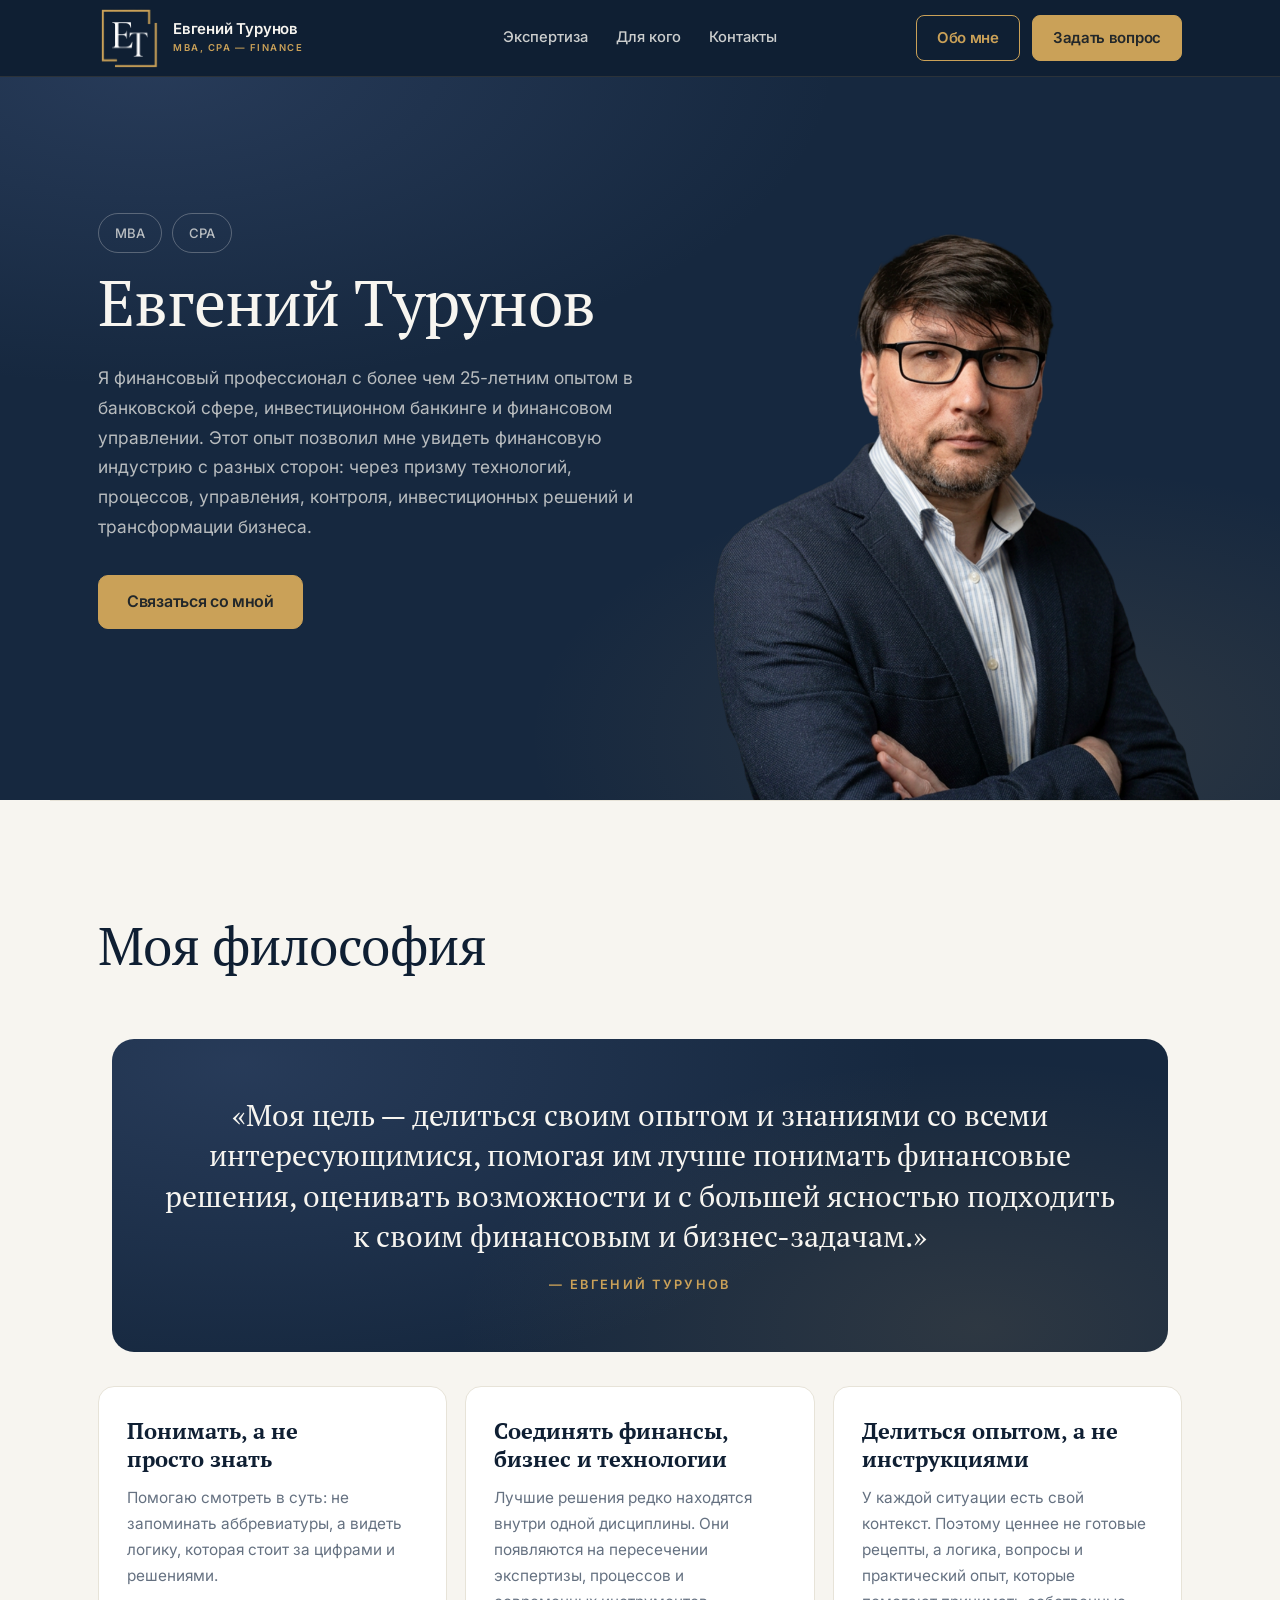
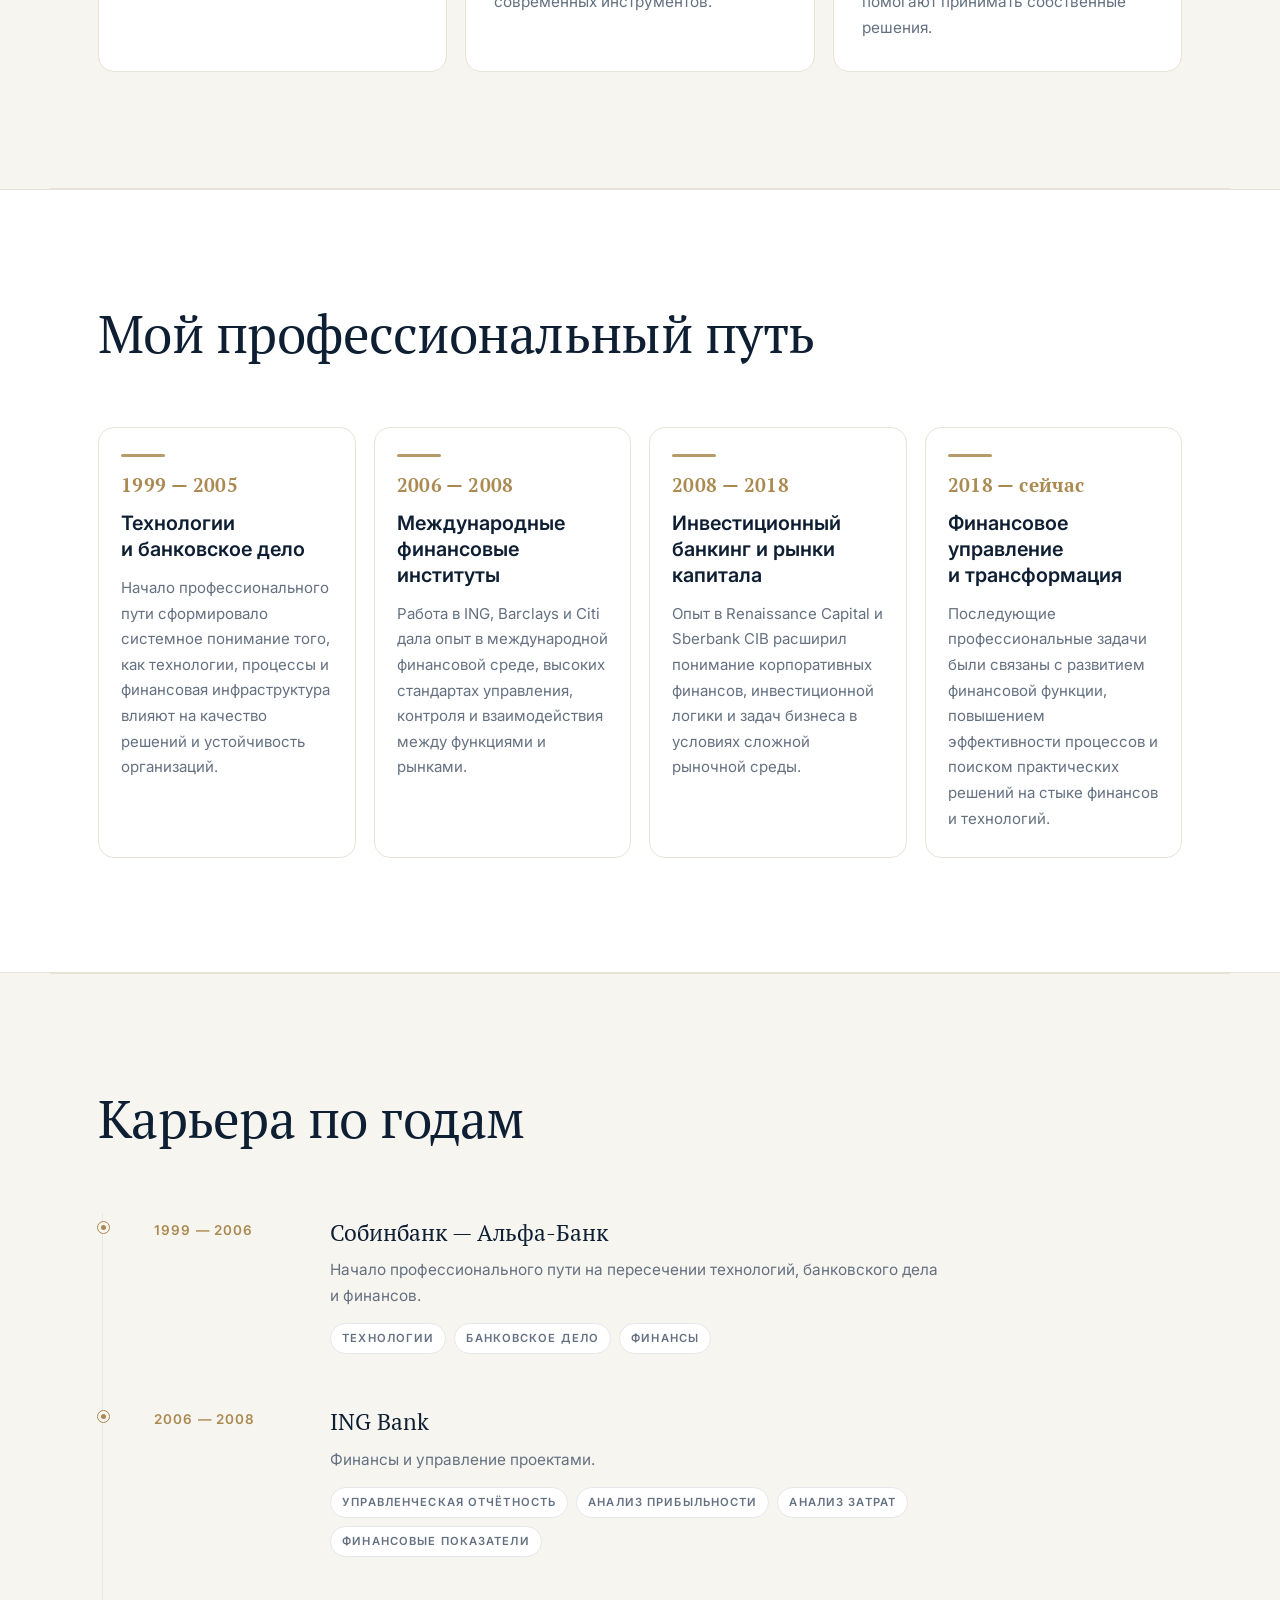
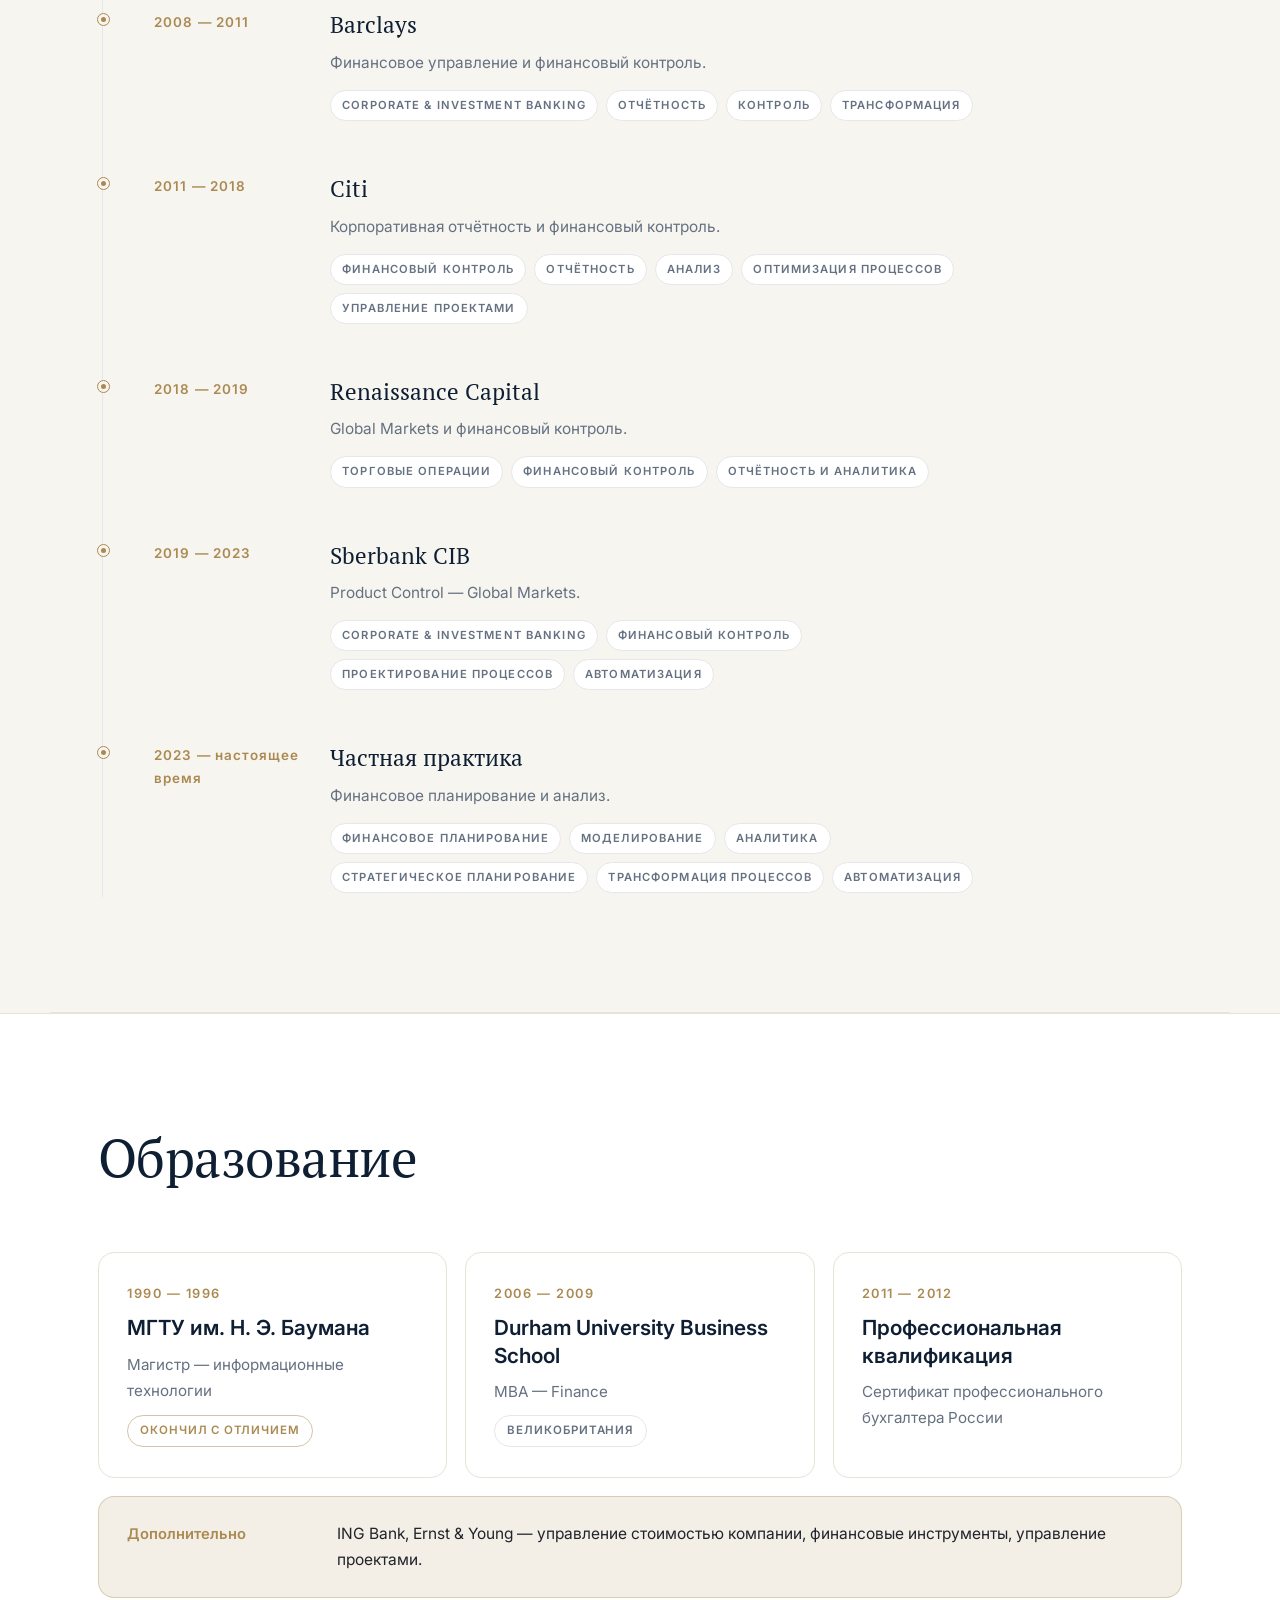
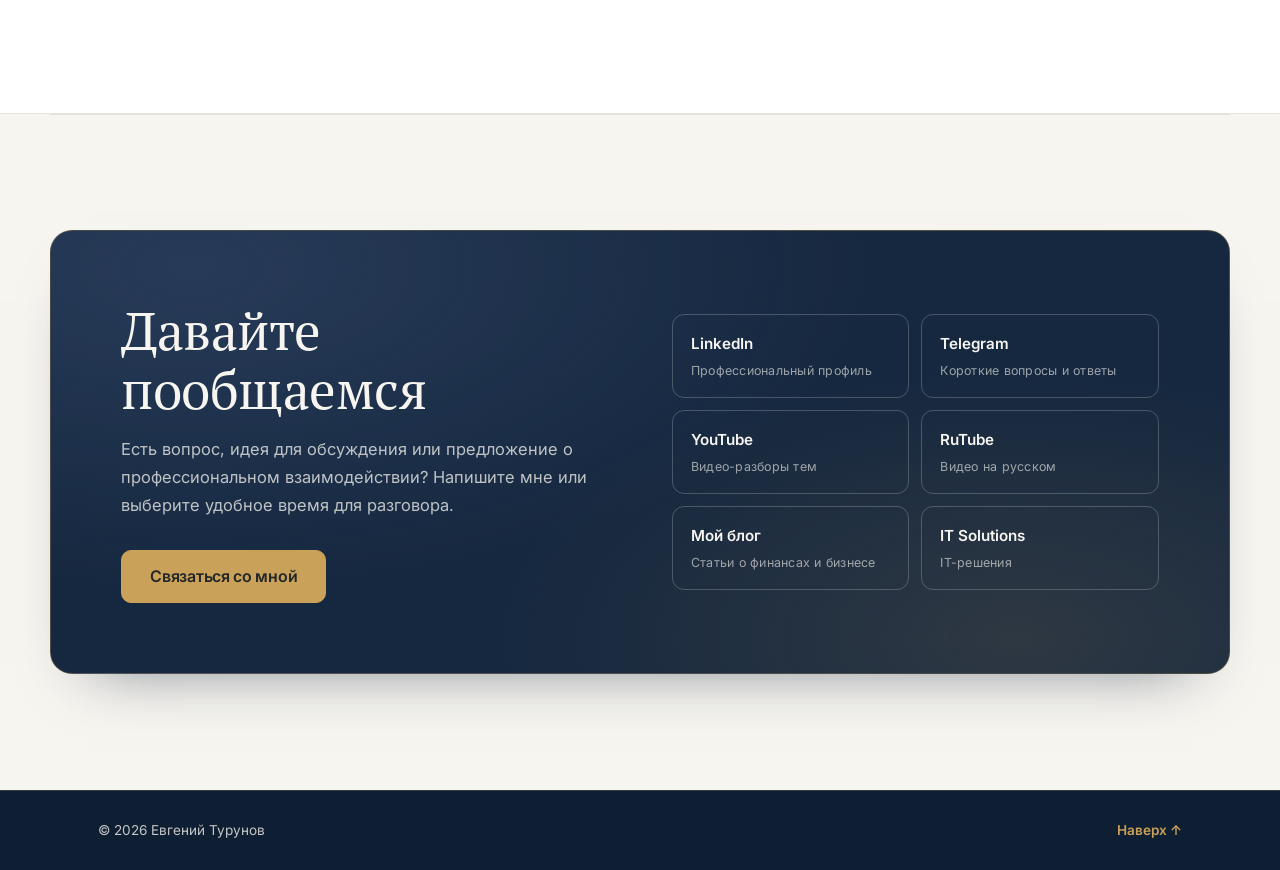
==== commit 21596007: "Update about.html" ====
--- a/about.html
+++ b/about.html
@@ -6,17 +6,17 @@
   <title>Обо мне — Евгений Турунов</title>
   <meta name="description" content="Биография, философия, профессиональный путь, карьера и образование Евгения Турунова — финансового профессионала с более чем 25-летним опытом.">
   <script>document.documentElement.className += ' js';</script>
-  <link rel="icon" type="image/png" href="../assets/logo.png">
+  <link rel="icon" type="image/png" href="assets/logo.png">
   <link rel="preconnect" href="https://fonts.googleapis.com">
   <link rel="preconnect" href="https://fonts.gstatic.com" crossorigin>
   <link href="https://fonts.googleapis.com/css2?family=PT+Serif:wght@400;700&family=Inter:opsz,wght@14..32,100..900&display=swap" rel="stylesheet">
-  <link rel="stylesheet" href="../css/style.css">
+  <link rel="stylesheet" href="css/style.css">
 </head>
 <body id="top">
 
   <header class="site-header">
     <div class="container header-inner">
-      <a class="header-brand" href="index.html">
+      <a class="header-brand" href="/">
         <span class="header-logo"><img src="assets/logo.png" alt="" width="26" height="27"></span>
         <span class="header-brand-text">
           <strong>Евгений Турунов</strong>
@@ -57,7 +57,7 @@
             <a class="btn-nav btn-pri" href="#contacts">Связаться со мной</a>
           </div>
         </div>
-        <img class="hero-cutout" src="../assets/hero-cut.png" alt="Евгений Турунов — портрет" width="900" height="1050" data-reveal="soft" data-delay="1">
+        <img class="hero-cutout" src="assets/hero-cut.png" alt="Евгений Турунов — портрет" width="900" height="1050" data-reveal="soft" data-delay="1">
       </div>
     </section>
 
@@ -260,6 +260,6 @@
     </div>
   </footer>
 
-  <script src="../js/main.js" defer></script>
+  <script src="js/main.js" defer></script>
 </body>
 </html>
